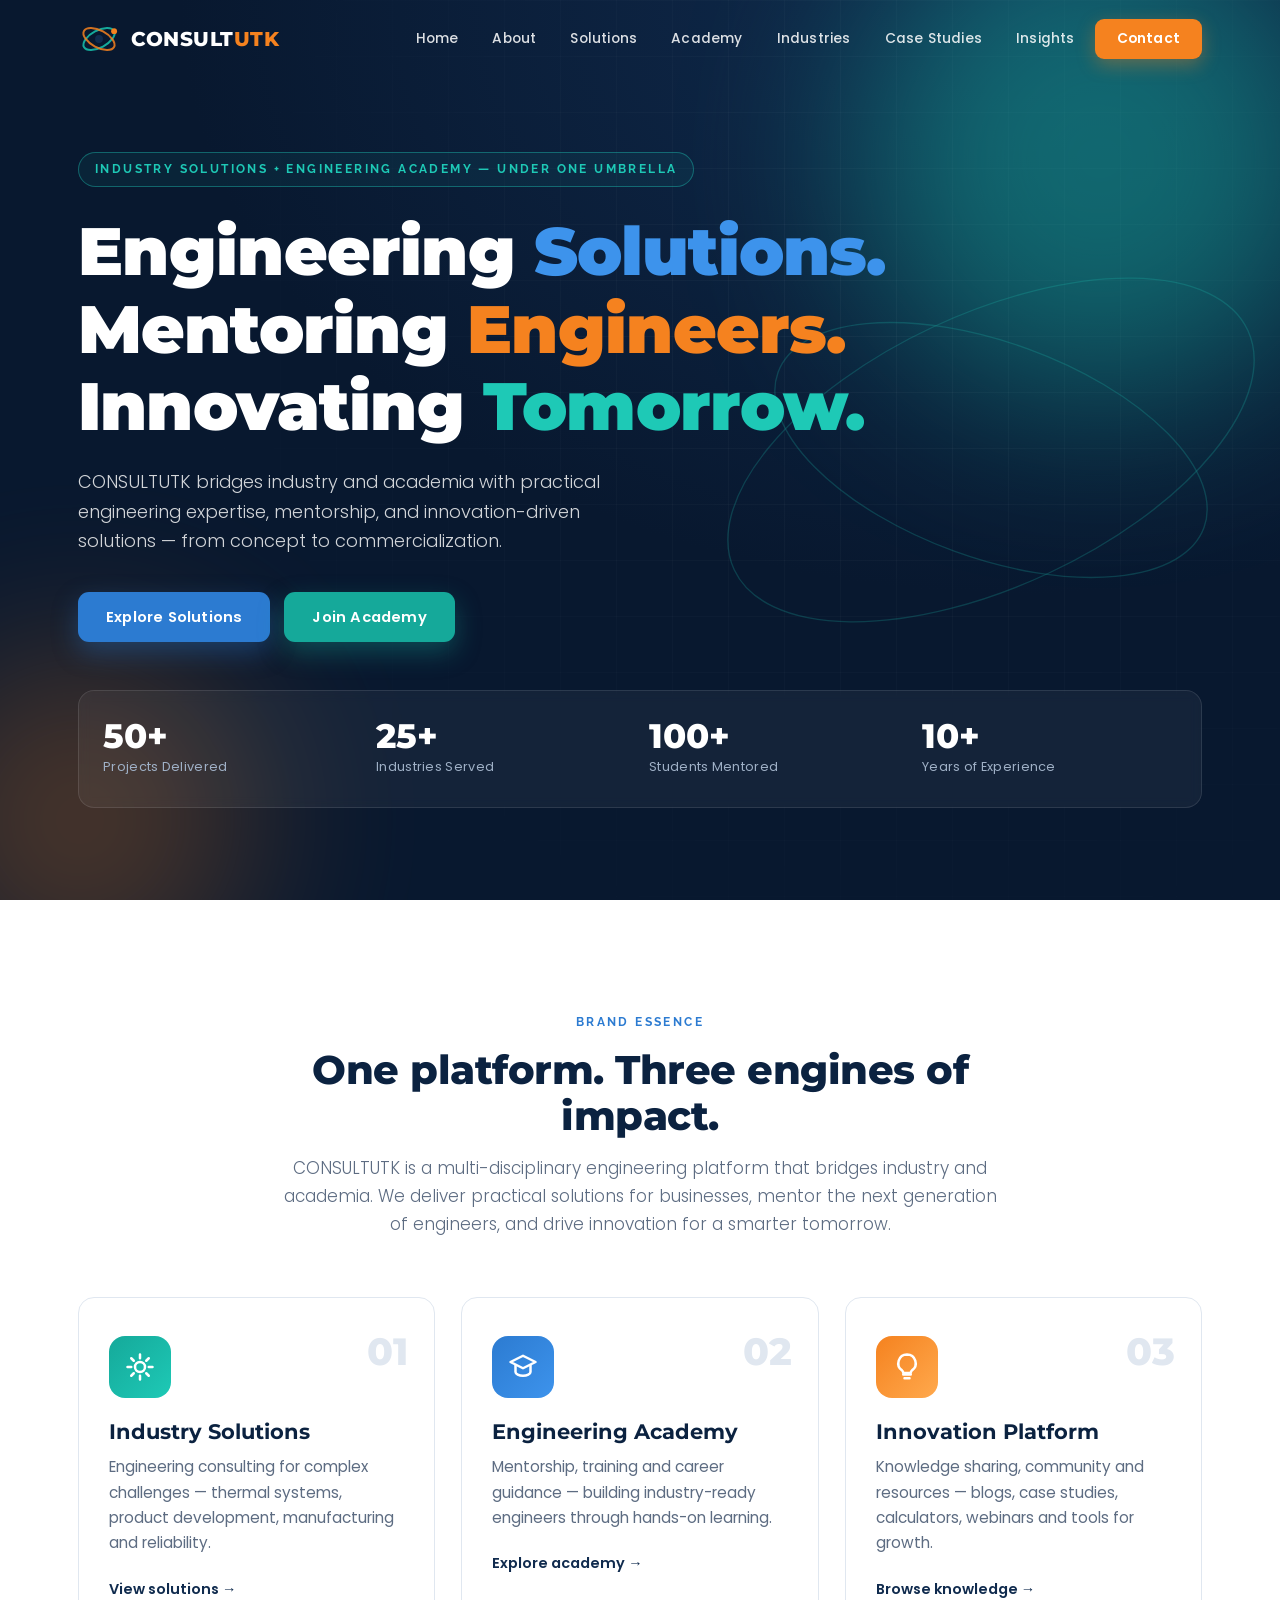
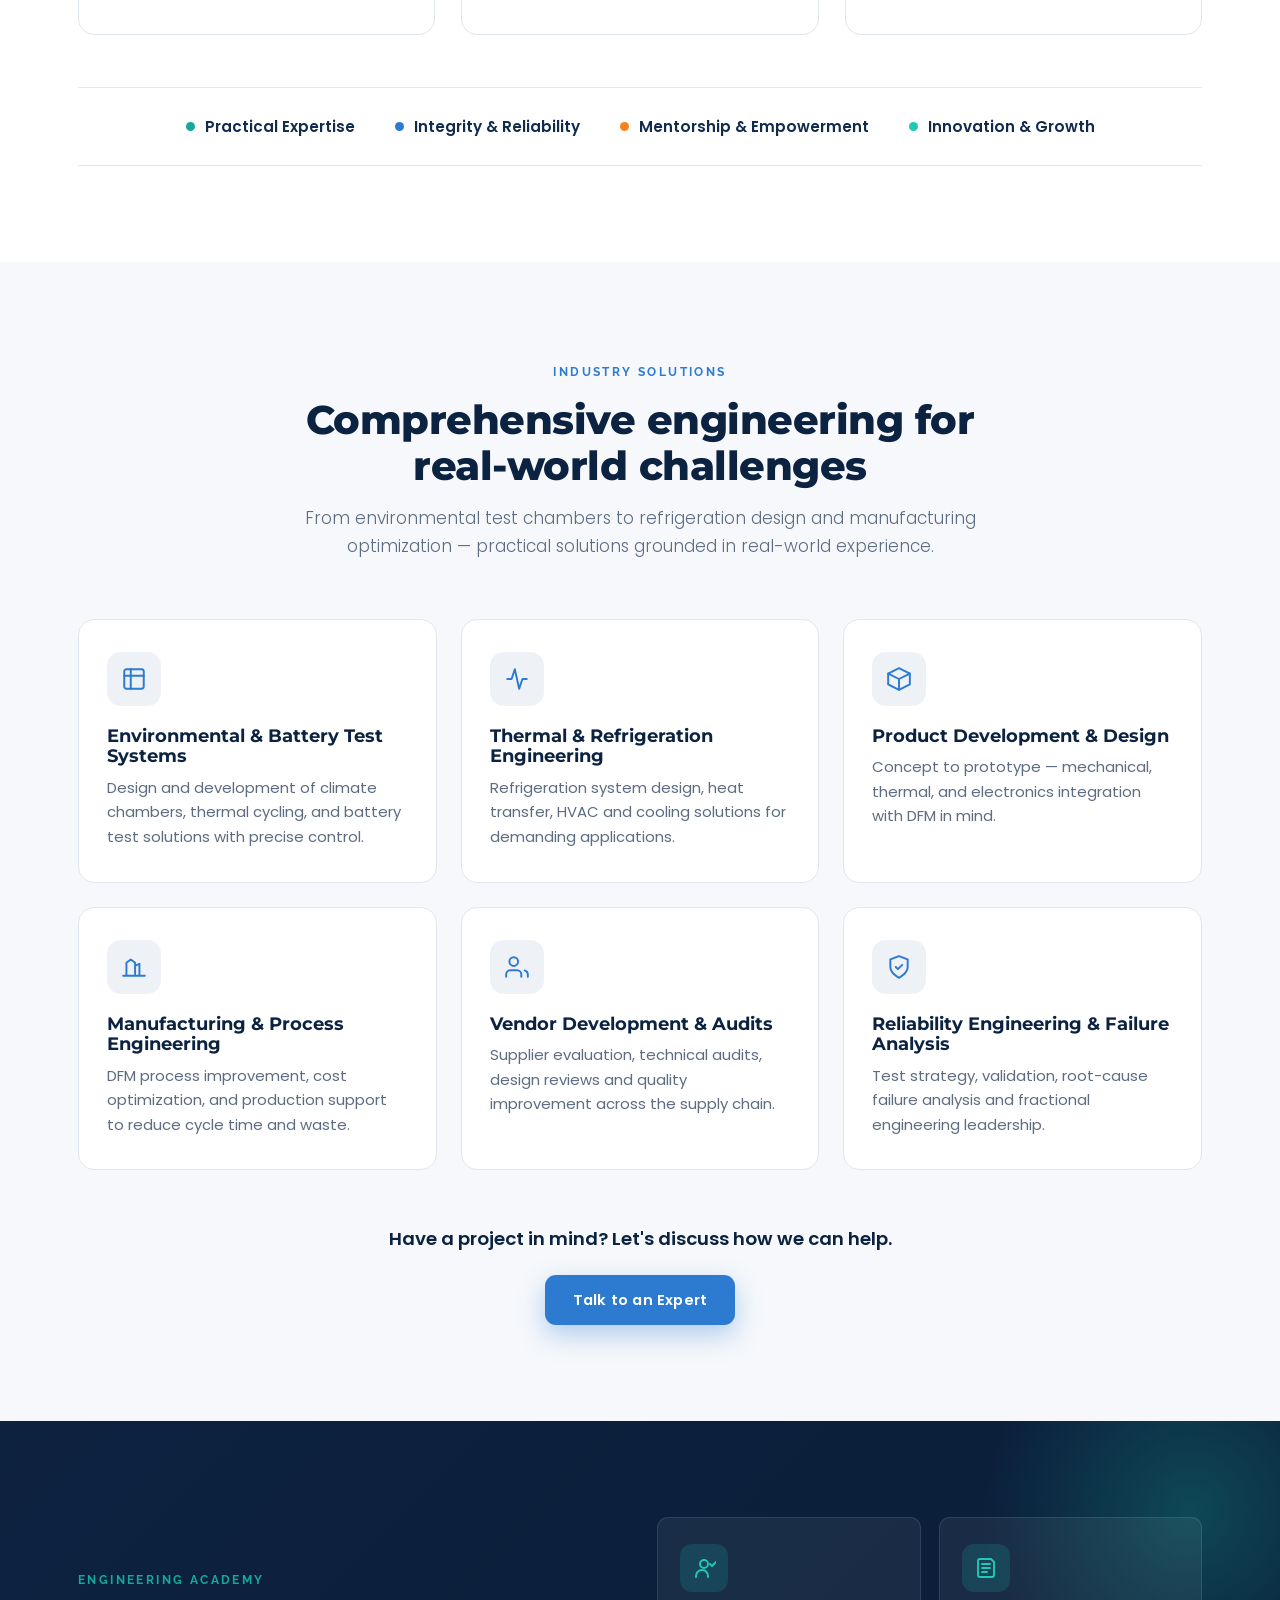
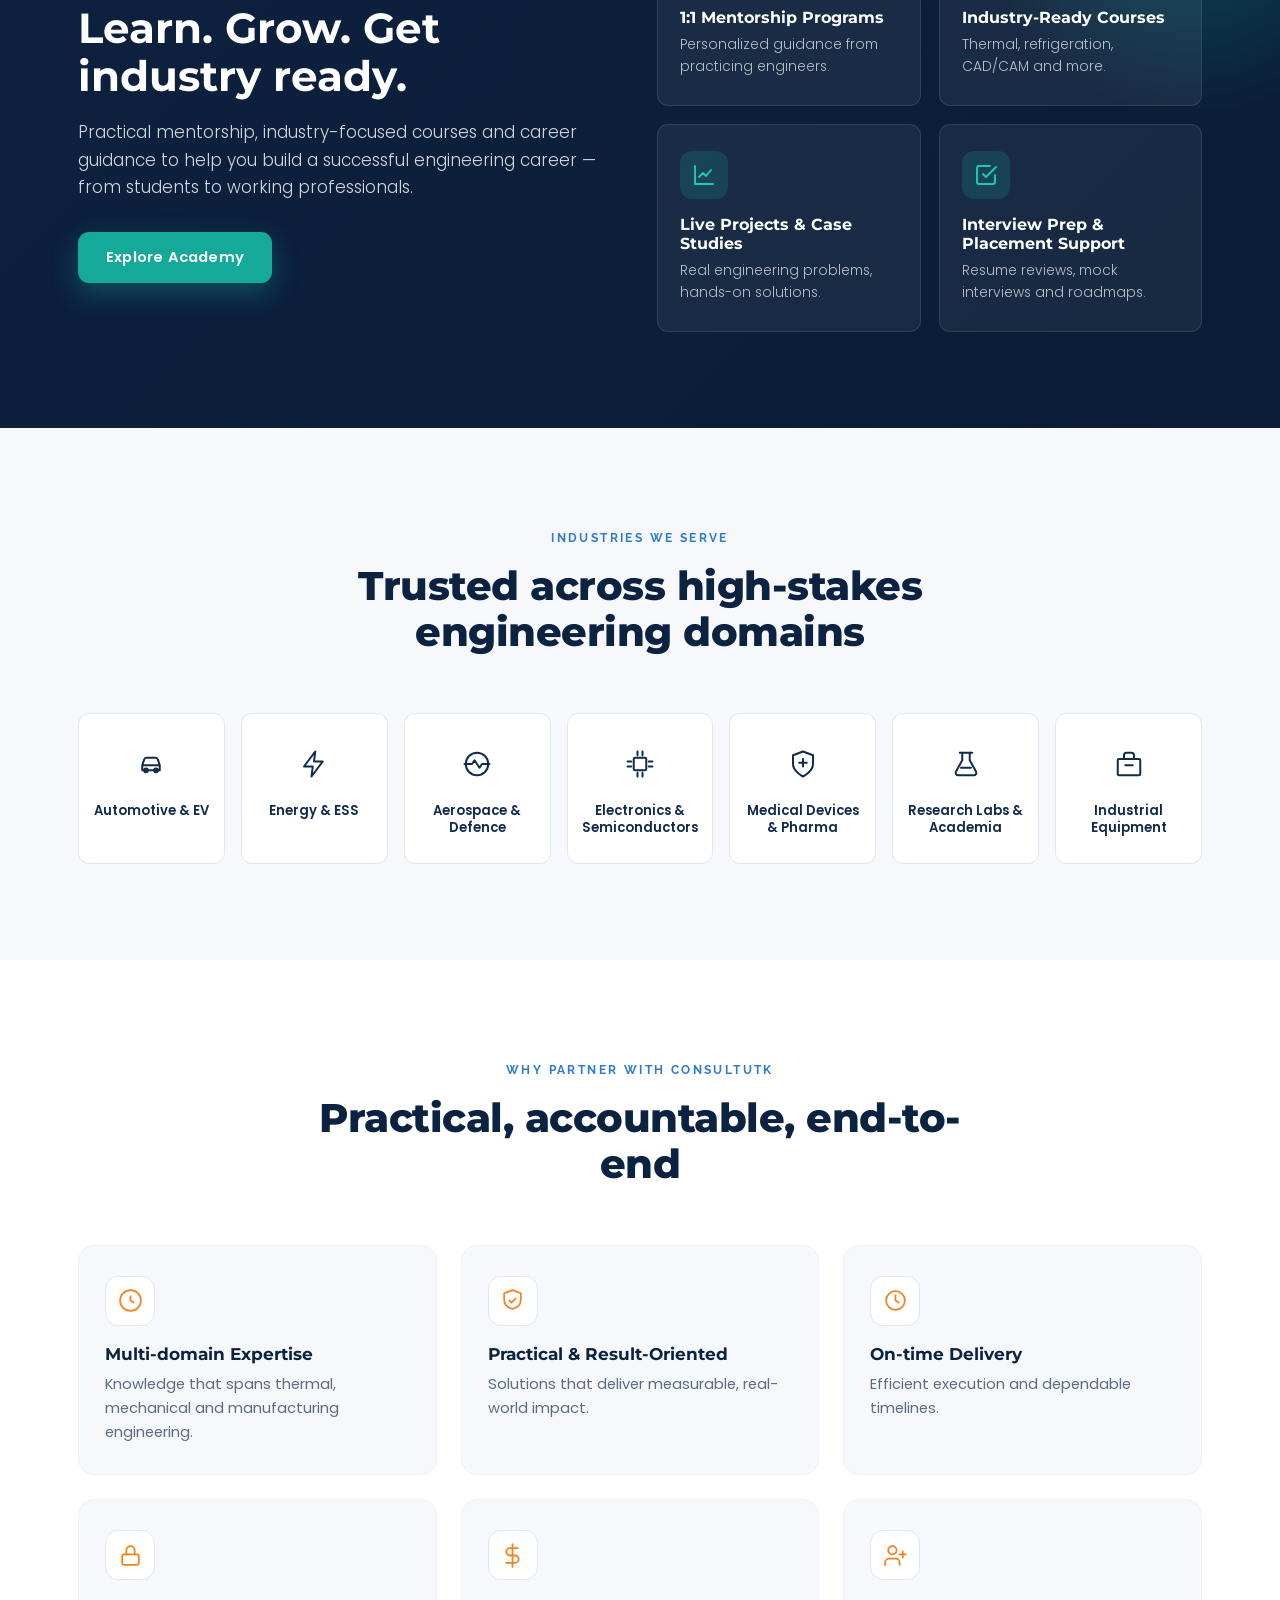
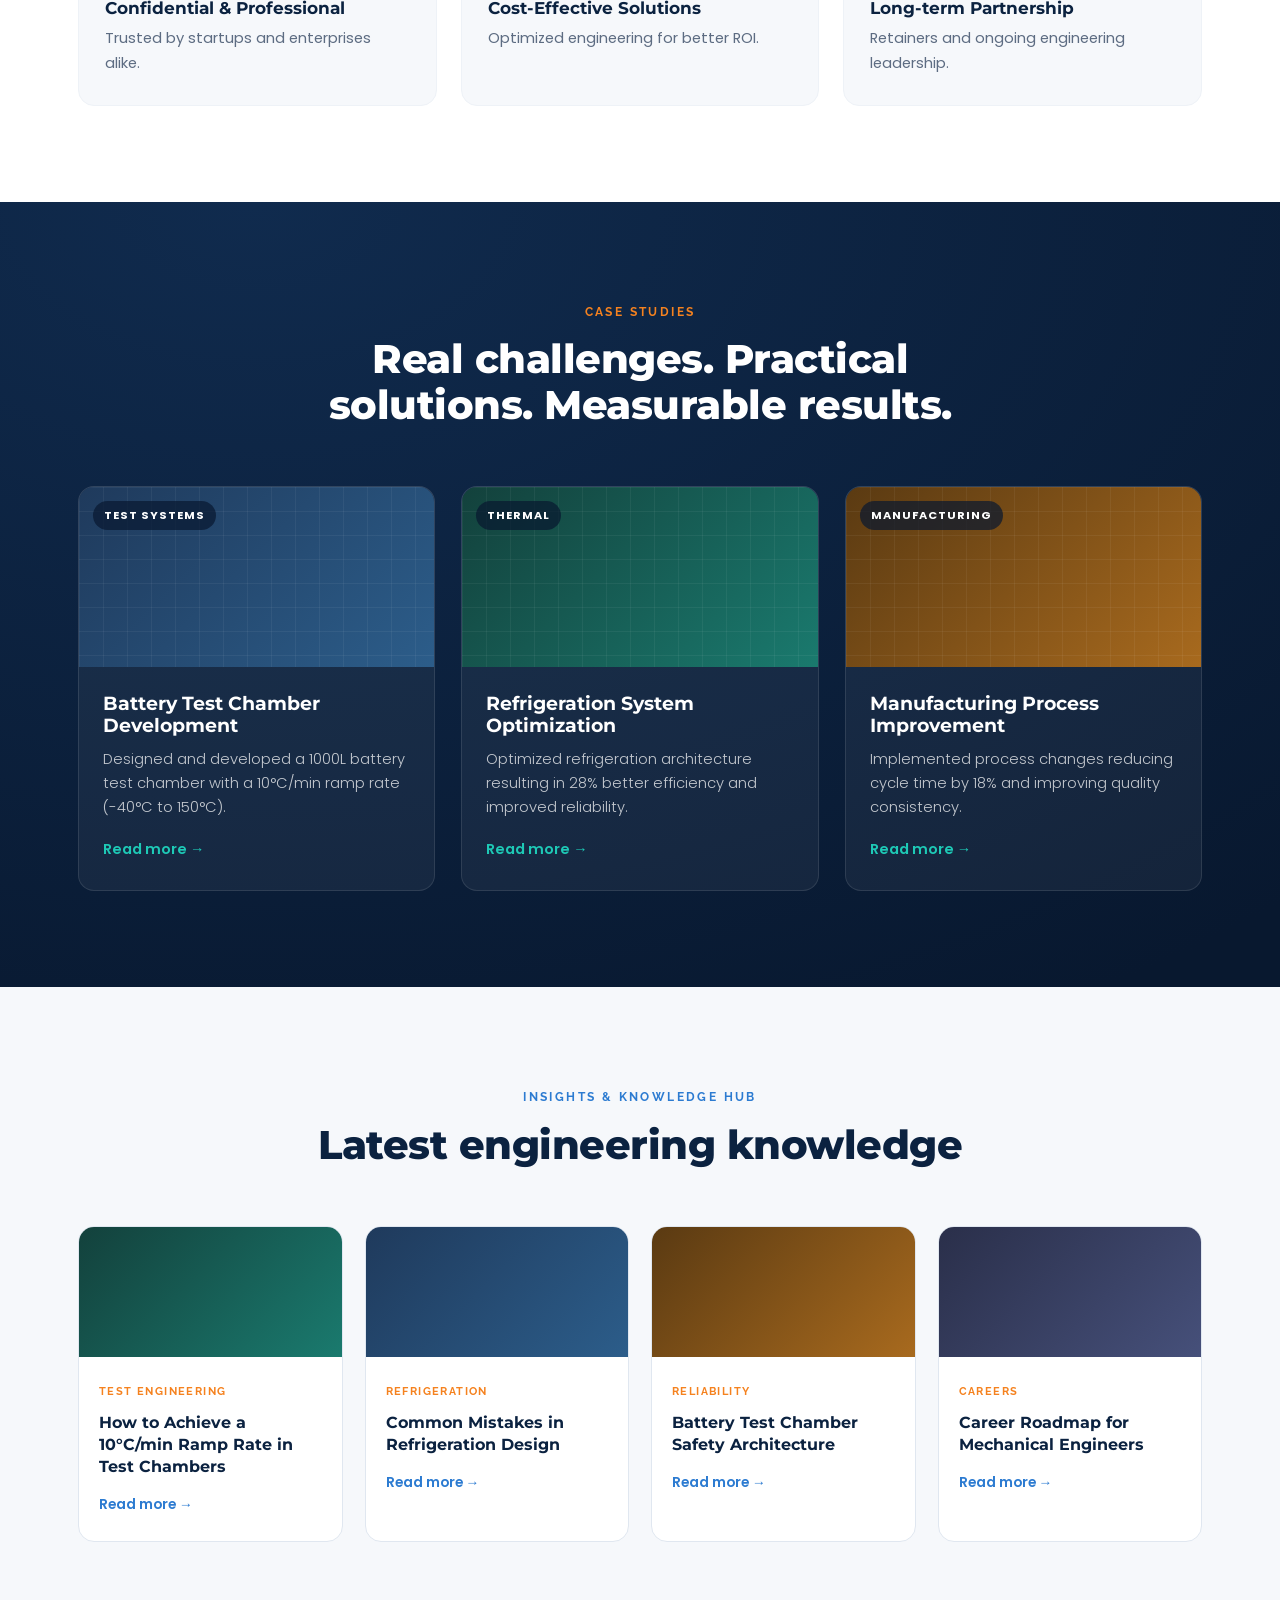
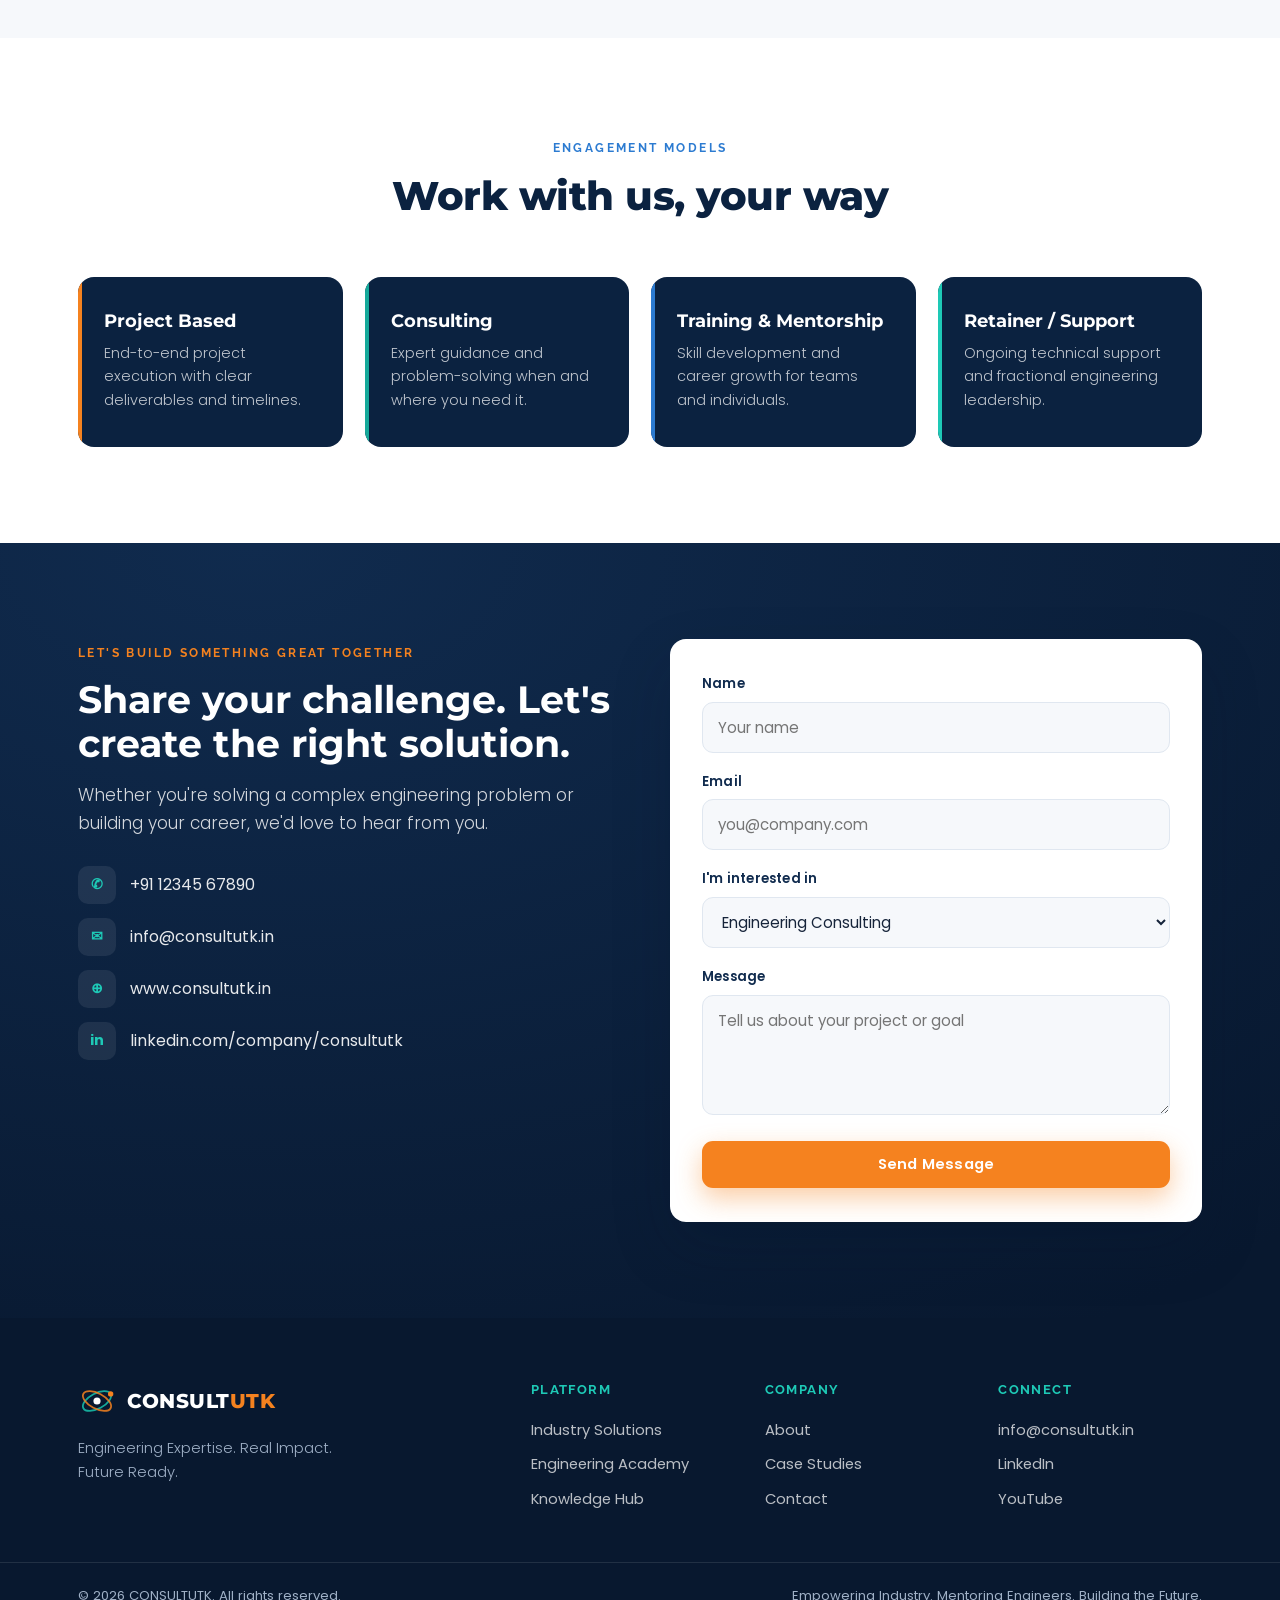
==== index.html @ 1bb3b7ee "Add files via upload" ====
<!DOCTYPE html>
<html lang="en">
<head>
<meta charset="UTF-8" />
<meta name="viewport" content="width=device-width, initial-scale=1.0" />
<title>CONSULTUTK — Engineering Solutions. Mentoring Engineers. Innovating Tomorrow.</title>
<meta name="description" content="CONSULTUTK is a multi-disciplinary engineering platform bridging industry and academia — practical engineering consulting, an engineering academy, and an innovation hub under one umbrella." />
<link rel="preconnect" href="https://fonts.googleapis.com" />
<link rel="preconnect" href="https://fonts.gstatic.com" crossorigin />
<link href="https://fonts.googleapis.com/css2?family=Montserrat:wght@500;600;700;800;900&family=Poppins:wght@300;400;500;600&family=Raleway:wght@600;700&display=swap" rel="stylesheet" />
<link rel="stylesheet" href="styles.css" />
</head>
<body>

<!-- ============ HEADER / NAV ============ -->
<header class="site-header" id="header">
  <div class="container nav-wrap">
    <a href="#home" class="brand" aria-label="CONSULTUTK home">
      <svg class="brand-mark" viewBox="0 0 64 64" width="42" height="42" aria-hidden="true">
        <ellipse cx="32" cy="32" rx="26" ry="13" fill="none" stroke="var(--teal)" stroke-width="3" transform="rotate(-28 32 32)"/>
        <ellipse cx="32" cy="32" rx="26" ry="13" fill="none" stroke="var(--orange)" stroke-width="3" opacity="0.85" transform="rotate(28 32 32)"/>
        <circle cx="55" cy="20" r="4.5" fill="var(--orange)"/>
        <circle cx="32" cy="32" r="6" fill="var(--navy-700)"/>
      </svg>
      <span class="brand-text"><b>CONSULT</b><span class="brand-utk">UTK</span></span>
    </a>

    <nav class="nav" id="nav">
      <a href="#home">Home</a>
      <a href="#about">About</a>
      <a href="#solutions">Solutions</a>
      <a href="#academy">Academy</a>
      <a href="#industries">Industries</a>
      <a href="#case-studies">Case Studies</a>
      <a href="#insights">Insights</a>
      <a href="#contact" class="nav-cta">Contact</a>
    </nav>

    <button class="nav-toggle" id="navToggle" aria-label="Toggle menu" aria-expanded="false">
      <span></span><span></span><span></span>
    </button>
  </div>
</header>

<!-- ============ HERO ============ -->
<section class="hero" id="home">
  <div class="hero-bg">
    <span class="grid-lines"></span>
    <span class="glow glow-teal"></span>
    <span class="glow glow-orange"></span>
    <svg class="orbit" viewBox="0 0 600 600" aria-hidden="true">
      <ellipse cx="300" cy="300" rx="250" ry="120" transform="rotate(-25 300 300)"/>
      <ellipse cx="300" cy="300" rx="200" ry="95" transform="rotate(20 300 300)"/>
      <circle class="orbit-node" cx="300" cy="300" r="0"/>
    </svg>
  </div>

  <div class="container hero-inner">
    <div class="hero-copy">
      <span class="eyebrow reveal">Industry Solutions + Engineering Academy — under one umbrella</span>
      <h1 class="reveal">Engineering <span class="c-blue">Solutions.</span><br>Mentoring <span class="c-orange">Engineers.</span><br>Innovating <span class="c-teal">Tomorrow.</span></h1>
      <p class="hero-sub reveal">CONSULTUTK bridges industry and academia with practical engineering expertise, mentorship, and innovation-driven solutions — from concept to commercialization.</p>
      <div class="hero-actions reveal">
        <a href="#solutions" class="btn btn-primary">Explore Solutions</a>
        <a href="#academy" class="btn btn-teal">Join Academy</a>
      </div>
    </div>

    <div class="hero-stats reveal">
      <div class="stat"><span class="stat-num" data-target="50" data-suffix="+">0</span><span class="stat-label">Projects Delivered</span></div>
      <div class="stat"><span class="stat-num" data-target="25" data-suffix="+">0</span><span class="stat-label">Industries Served</span></div>
      <div class="stat"><span class="stat-num" data-target="100" data-suffix="+">0</span><span class="stat-label">Students Mentored</span></div>
      <div class="stat"><span class="stat-num" data-target="10" data-suffix="+">0</span><span class="stat-label">Years of Experience</span></div>
    </div>
  </div>
</section>

<!-- ============ THREE PILLARS ============ -->
<section class="pillars section" id="about">
  <div class="container">
    <div class="section-head reveal">
      <span class="kicker">Brand Essence</span>
      <h2>One platform. Three engines of impact.</h2>
      <p class="lead">CONSULTUTK is a multi-disciplinary engineering platform that bridges industry and academia. We deliver practical solutions for businesses, mentor the next generation of engineers, and drive innovation for a smarter tomorrow.</p>
    </div>

    <div class="pillar-grid">
      <article class="pillar-card reveal">
        <span class="pillar-num">01</span>
        <div class="pillar-icon icon-teal">
          <svg viewBox="0 0 24 24"><path d="M12 2v3M12 19v3M2 12h3M19 12h3M5 5l2 2M17 17l2 2M19 5l-2 2M7 17l-2 2"/><circle cx="12" cy="12" r="4"/></svg>
        </div>
        <h3>Industry Solutions</h3>
        <p>Engineering consulting for complex challenges — thermal systems, product development, manufacturing and reliability.</p>
        <a href="#solutions" class="pillar-link">View solutions →</a>
      </article>

      <article class="pillar-card reveal">
        <span class="pillar-num">02</span>
        <div class="pillar-icon icon-blue">
          <svg viewBox="0 0 24 24"><path d="M12 3 2 8l10 5 10-5-10-5Z"/><path d="M6 10.5V16c0 1.5 2.7 3 6 3s6-1.5 6-3v-5.5"/></svg>
        </div>
        <h3>Engineering Academy</h3>
        <p>Mentorship, training and career guidance — building industry-ready engineers through hands-on learning.</p>
        <a href="#academy" class="pillar-link">Explore academy →</a>
      </article>

      <article class="pillar-card reveal">
        <span class="pillar-num">03</span>
        <div class="pillar-icon icon-orange">
          <svg viewBox="0 0 24 24"><path d="M9 18h6M10 21h4M12 2a7 7 0 0 0-4 12.7c.6.5 1 1.3 1 2.1h6c0-.8.4-1.6 1-2.1A7 7 0 0 0 12 2Z"/></svg>
        </div>
        <h3>Innovation Platform</h3>
        <p>Knowledge sharing, community and resources — blogs, case studies, calculators, webinars and tools for growth.</p>
        <a href="#insights" class="pillar-link">Browse knowledge →</a>
      </article>
    </div>

    <ul class="value-strip reveal">
      <li><span class="vs-dot"></span>Practical Expertise</li>
      <li><span class="vs-dot"></span>Integrity &amp; Reliability</li>
      <li><span class="vs-dot"></span>Mentorship &amp; Empowerment</li>
      <li><span class="vs-dot"></span>Innovation &amp; Growth</li>
    </ul>
  </div>
</section>

<!-- ============ SOLUTIONS ============ -->
<section class="solutions section section-light" id="solutions">
  <div class="container">
    <div class="section-head reveal">
      <span class="kicker">Industry Solutions</span>
      <h2>Comprehensive engineering for real-world challenges</h2>
      <p class="lead">From environmental test chambers to refrigeration design and manufacturing optimization — practical solutions grounded in real-world experience.</p>
    </div>

    <div class="card-grid">
      <article class="svc-card reveal">
        <div class="svc-icon">
          <svg viewBox="0 0 24 24"><rect x="3" y="3" width="18" height="18" rx="2"/><path d="M3 9h18M9 3v18"/></svg>
        </div>
        <h3>Environmental &amp; Battery Test Systems</h3>
        <p>Design and development of climate chambers, thermal cycling, and battery test solutions with precise control.</p>
      </article>
      <article class="svc-card reveal">
        <div class="svc-icon">
          <svg viewBox="0 0 24 24"><path d="M3 12h4l3-9 4 18 3-9h4"/></svg>
        </div>
        <h3>Thermal &amp; Refrigeration Engineering</h3>
        <p>Refrigeration system design, heat transfer, HVAC and cooling solutions for demanding applications.</p>
      </article>
      <article class="svc-card reveal">
        <div class="svc-icon">
          <svg viewBox="0 0 24 24"><path d="M12 2 2 7v10l10 5 10-5V7L12 2Z"/><path d="M2 7l10 5 10-5M12 22V12"/></svg>
        </div>
        <h3>Product Development &amp; Design</h3>
        <p>Concept to prototype — mechanical, thermal, and electronics integration with DFM in mind.</p>
      </article>
      <article class="svc-card reveal">
        <div class="svc-icon">
          <svg viewBox="0 0 24 24"><path d="M2 20h20M5 20V8l4-3 4 3v12M13 20V11l4-2v11"/></svg>
        </div>
        <h3>Manufacturing &amp; Process Engineering</h3>
        <p>DFM process improvement, cost optimization, and production support to reduce cycle time and waste.</p>
      </article>
      <article class="svc-card reveal">
        <div class="svc-icon">
          <svg viewBox="0 0 24 24"><path d="M16 21v-2a4 4 0 0 0-4-4H6a4 4 0 0 0-4 4v2"/><circle cx="9" cy="7" r="4"/><path d="M22 21v-2a4 4 0 0 0-3-3.87"/></svg>
        </div>
        <h3>Vendor Development &amp; Audits</h3>
        <p>Supplier evaluation, technical audits, design reviews and quality improvement across the supply chain.</p>
      </article>
      <article class="svc-card reveal">
        <div class="svc-icon">
          <svg viewBox="0 0 24 24"><path d="M12 22s8-4 8-10V5l-8-3-8 3v7c0 6 8 10 8 10Z"/><path d="m9 12 2 2 4-4"/></svg>
        </div>
        <h3>Reliability Engineering &amp; Failure Analysis</h3>
        <p>Test strategy, validation, root-cause failure analysis and fractional engineering leadership.</p>
      </article>
    </div>

    <div class="section-cta reveal">
      <p>Have a project in mind? Let's discuss how we can help.</p>
      <a href="#contact" class="btn btn-primary">Talk to an Expert</a>
    </div>
  </div>
</section>

<!-- ============ ACADEMY ============ -->
<section class="academy section" id="academy">
  <div class="container academy-inner">
    <div class="academy-copy reveal">
      <span class="kicker kicker-teal">Engineering Academy</span>
      <h2>Learn. Grow. Get industry ready.</h2>
      <p class="lead">Practical mentorship, industry-focused courses and career guidance to help you build a successful engineering career — from students to working professionals.</p>
      <a href="#contact" class="btn btn-teal">Explore Academy</a>
    </div>

    <div class="academy-grid">
      <div class="acad-card reveal">
        <div class="acad-icon"><svg viewBox="0 0 24 24"><circle cx="12" cy="8" r="4"/><path d="M4 21v-1a6 6 0 0 1 12 0v1"/><path d="m18 8 2 2 4-4"/></svg></div>
        <h4>1:1 Mentorship Programs</h4>
        <p>Personalized guidance from practicing engineers.</p>
      </div>
      <div class="acad-card reveal">
        <div class="acad-icon"><svg viewBox="0 0 24 24"><path d="M4 19V5a2 2 0 0 1 2-2h11l3 3v13a2 2 0 0 1-2 2H6a2 2 0 0 1-2-2Z"/><path d="M8 8h8M8 12h8M8 16h5"/></svg></div>
        <h4>Industry-Ready Courses</h4>
        <p>Thermal, refrigeration, CAD/CAM and more.</p>
      </div>
      <div class="acad-card reveal">
        <div class="acad-icon"><svg viewBox="0 0 24 24"><path d="M3 3v18h18"/><path d="m7 14 4-4 3 3 5-6"/></svg></div>
        <h4>Live Projects &amp; Case Studies</h4>
        <p>Real engineering problems, hands-on solutions.</p>
      </div>
      <div class="acad-card reveal">
        <div class="acad-icon"><svg viewBox="0 0 24 24"><path d="M9 11l3 3L22 4"/><path d="M21 12v7a2 2 0 0 1-2 2H5a2 2 0 0 1-2-2V5a2 2 0 0 1 2-2h11"/></svg></div>
        <h4>Interview Prep &amp; Placement Support</h4>
        <p>Resume reviews, mock interviews and roadmaps.</p>
      </div>
    </div>
  </div>
</section>

<!-- ============ INDUSTRIES ============ -->
<section class="industries section section-light" id="industries">
  <div class="container">
    <div class="section-head reveal">
      <span class="kicker">Industries We Serve</span>
      <h2>Trusted across high-stakes engineering domains</h2>
    </div>
    <div class="ind-grid">
      <div class="ind-card reveal"><div class="ind-icon"><svg viewBox="0 0 24 24"><path d="M5 13l1.5-4.5A2 2 0 0 1 8.4 7h7.2a2 2 0 0 1 1.9 1.5L19 13M5 13h14v4H5v-4Z"/><circle cx="8" cy="17" r="1.5"/><circle cx="16" cy="17" r="1.5"/></svg></div><span>Automotive &amp; EV</span></div>
      <div class="ind-card reveal"><div class="ind-icon"><svg viewBox="0 0 24 24"><path d="M13 2 4 14h7l-1 8 9-12h-7l1-8Z"/></svg></div><span>Energy &amp; ESS</span></div>
      <div class="ind-card reveal"><div class="ind-icon"><svg viewBox="0 0 24 24"><path d="M2 12h6l2-3 4 6 2-3h6"/><circle cx="12" cy="12" r="9"/></svg></div><span>Aerospace &amp; Defence</span></div>
      <div class="ind-card reveal"><div class="ind-icon"><svg viewBox="0 0 24 24"><rect x="7" y="7" width="10" height="10" rx="1"/><path d="M10 2v3M14 2v3M10 19v3M14 19v3M2 10h3M2 14h3M19 10h3M19 14h3"/></svg></div><span>Electronics &amp; Semiconductors</span></div>
      <div class="ind-card reveal"><div class="ind-icon"><svg viewBox="0 0 24 24"><path d="M12 22s8-4 8-10V5l-8-3-8 3v7c0 6 8 10 8 10Z"/><path d="M12 8v6M9 11h6"/></svg></div><span>Medical Devices &amp; Pharma</span></div>
      <div class="ind-card reveal"><div class="ind-icon"><svg viewBox="0 0 24 24"><path d="M9 3v6l-5 9a2 2 0 0 0 2 3h12a2 2 0 0 0 2-3l-5-9V3"/><path d="M7 3h10M8 15h8"/></svg></div><span>Research Labs &amp; Academia</span></div>
      <div class="ind-card reveal"><div class="ind-icon"><svg viewBox="0 0 24 24"><rect x="3" y="8" width="18" height="13" rx="1"/><path d="M8 8V5a2 2 0 0 1 2-2h4a2 2 0 0 1 2 2v3M9 13h6"/></svg></div><span>Industrial Equipment</span></div>
    </div>
  </div>
</section>

<!-- ============ WHY PARTNER ============ -->
<section class="why section" id="why">
  <div class="container">
    <div class="section-head reveal">
      <span class="kicker">Why Partner With CONSULTUTK</span>
      <h2>Practical, accountable, end-to-end</h2>
    </div>
    <div class="why-grid">
      <div class="why-item reveal"><div class="why-ic"><svg viewBox="0 0 24 24"><path d="M12 2a10 10 0 1 0 10 10A10 10 0 0 0 12 2Zm0 6v4l3 2"/></svg></div><h4>Multi-domain Expertise</h4><p>Knowledge that spans thermal, mechanical and manufacturing engineering.</p></div>
      <div class="why-item reveal"><div class="why-ic"><svg viewBox="0 0 24 24"><path d="m9 12 2 2 4-4"/><path d="M12 2 4 5v6c0 5 3.5 8 8 9 4.5-1 8-4 8-9V5l-8-3Z"/></svg></div><h4>Practical &amp; Result-Oriented</h4><p>Solutions that deliver measurable, real-world impact.</p></div>
      <div class="why-item reveal"><div class="why-ic"><svg viewBox="0 0 24 24"><circle cx="12" cy="12" r="9"/><path d="M12 7v5l3 2"/></svg></div><h4>On-time Delivery</h4><p>Efficient execution and dependable timelines.</p></div>
      <div class="why-item reveal"><div class="why-ic"><svg viewBox="0 0 24 24"><rect x="4" y="11" width="16" height="10" rx="2"/><path d="M8 11V7a4 4 0 0 1 8 0v4"/></svg></div><h4>Confidential &amp; Professional</h4><p>Trusted by startups and enterprises alike.</p></div>
      <div class="why-item reveal"><div class="why-ic"><svg viewBox="0 0 24 24"><path d="M12 1v22M17 5H9.5a3.5 3.5 0 0 0 0 7h5a3.5 3.5 0 0 1 0 7H6"/></svg></div><h4>Cost-Effective Solutions</h4><p>Optimized engineering for better ROI.</p></div>
      <div class="why-item reveal"><div class="why-ic"><svg viewBox="0 0 24 24"><path d="M16 21v-2a4 4 0 0 0-4-4H6a4 4 0 0 0-4 4v2"/><circle cx="9" cy="7" r="4"/><path d="M19 8v6M22 11h-6"/></svg></div><h4>Long-term Partnership</h4><p>Retainers and ongoing engineering leadership.</p></div>
    </div>
  </div>
</section>

<!-- ============ CASE STUDIES ============ -->
<section class="cases section section-dark" id="case-studies">
  <div class="container">
    <div class="section-head section-head-light reveal">
      <span class="kicker kicker-orange">Case Studies</span>
      <h2>Real challenges. Practical solutions. Measurable results.</h2>
    </div>
    <div class="case-grid">
      <article class="case-card reveal">
        <div class="case-thumb thumb-1"><span class="case-tag">Test Systems</span></div>
        <div class="case-body">
          <h3>Battery Test Chamber Development</h3>
          <p>Designed and developed a 1000L battery test chamber with a 10&deg;C/min ramp rate (-40&deg;C to 150&deg;C).</p>
          <a href="#contact" class="case-link">Read more →</a>
        </div>
      </article>
      <article class="case-card reveal">
        <div class="case-thumb thumb-2"><span class="case-tag">Thermal</span></div>
        <div class="case-body">
          <h3>Refrigeration System Optimization</h3>
          <p>Optimized refrigeration architecture resulting in 28% better efficiency and improved reliability.</p>
          <a href="#contact" class="case-link">Read more →</a>
        </div>
      </article>
      <article class="case-card reveal">
        <div class="case-thumb thumb-3"><span class="case-tag">Manufacturing</span></div>
        <div class="case-body">
          <h3>Manufacturing Process Improvement</h3>
          <p>Implemented process changes reducing cycle time by 18% and improving quality consistency.</p>
          <a href="#contact" class="case-link">Read more →</a>
        </div>
      </article>
    </div>
  </div>
</section>

<!-- ============ INSIGHTS / BLOG ============ -->
<section class="insights section section-light" id="insights">
  <div class="container">
    <div class="section-head reveal">
      <span class="kicker">Insights &amp; Knowledge Hub</span>
      <h2>Latest engineering knowledge</h2>
    </div>
    <div class="blog-grid">
      <article class="blog-card reveal">
        <div class="blog-thumb thumb-2"></div>
        <div class="blog-body">
          <span class="blog-cat">Test Engineering</span>
          <h4>How to Achieve a 10&deg;C/min Ramp Rate in Test Chambers</h4>
          <a href="#" class="blog-link">Read more →</a>
        </div>
      </article>
      <article class="blog-card reveal">
        <div class="blog-thumb thumb-1"></div>
        <div class="blog-body">
          <span class="blog-cat">Refrigeration</span>
          <h4>Common Mistakes in Refrigeration Design</h4>
          <a href="#" class="blog-link">Read more →</a>
        </div>
      </article>
      <article class="blog-card reveal">
        <div class="blog-thumb thumb-3"></div>
        <div class="blog-body">
          <span class="blog-cat">Reliability</span>
          <h4>Battery Test Chamber Safety Architecture</h4>
          <a href="#" class="blog-link">Read more →</a>
        </div>
      </article>
      <article class="blog-card reveal">
        <div class="blog-thumb thumb-4"></div>
        <div class="blog-body">
          <span class="blog-cat">Careers</span>
          <h4>Career Roadmap for Mechanical Engineers</h4>
          <a href="#" class="blog-link">Read more →</a>
        </div>
      </article>
    </div>
  </div>
</section>

<!-- ============ ENGAGEMENT MODELS ============ -->
<section class="engage section" id="engage">
  <div class="container">
    <div class="section-head reveal">
      <span class="kicker">Engagement Models</span>
      <h2>Work with us, your way</h2>
    </div>
    <div class="engage-grid">
      <div class="engage-card reveal"><h4>Project Based</h4><p>End-to-end project execution with clear deliverables and timelines.</p></div>
      <div class="engage-card reveal"><h4>Consulting</h4><p>Expert guidance and problem-solving when and where you need it.</p></div>
      <div class="engage-card reveal"><h4>Training &amp; Mentorship</h4><p>Skill development and career growth for teams and individuals.</p></div>
      <div class="engage-card reveal"><h4>Retainer / Support</h4><p>Ongoing technical support and fractional engineering leadership.</p></div>
    </div>
  </div>
</section>

<!-- ============ CONTACT / CTA ============ -->
<section class="contact section section-dark" id="contact">
  <div class="container contact-inner">
    <div class="contact-copy reveal">
      <span class="kicker kicker-orange">Let's Build Something Great Together</span>
      <h2>Share your challenge. Let's create the right solution.</h2>
      <p class="lead">Whether you're solving a complex engineering problem or building your career, we'd love to hear from you.</p>
      <ul class="contact-list">
        <li><span class="ci">✆</span> +91 12345 67890</li>
        <li><span class="ci">✉</span> info@consultutk.in</li>
        <li><span class="ci">⊕</span> www.consultutk.in</li>
        <li><span class="ci">in</span> linkedin.com/company/consultutk</li>
      </ul>
    </div>

    <form class="contact-form reveal" id="contactForm" novalidate>
      <div class="field"><label for="name">Name</label><input id="name" name="name" type="text" required placeholder="Your name" /></div>
      <div class="field"><label for="email">Email</label><input id="email" name="email" type="email" required placeholder="you@company.com" /></div>
      <div class="field"><label for="topic">I'm interested in</label>
        <select id="topic" name="topic">
          <option>Engineering Consulting</option>
          <option>Engineering Academy</option>
          <option>Training &amp; Workshops</option>
          <option>Partnership</option>
        </select>
      </div>
      <div class="field"><label for="message">Message</label><textarea id="message" name="message" rows="4" required placeholder="Tell us about your project or goal"></textarea></div>
      <button type="submit" class="btn btn-orange btn-block">Send Message</button>
      <p class="form-note" id="formNote" hidden>Thanks — your message is ready. Connect a form handler (e.g. Formspree) to receive submissions.</p>
    </form>
  </div>
</section>

<!-- ============ FOOTER ============ -->
<footer class="footer">
  <div class="container footer-inner">
    <div class="footer-brand">
      <a href="#home" class="brand brand-footer">
        <svg class="brand-mark" viewBox="0 0 64 64" width="38" height="38" aria-hidden="true">
          <ellipse cx="32" cy="32" rx="26" ry="13" fill="none" stroke="var(--teal)" stroke-width="3" transform="rotate(-28 32 32)"/>
          <ellipse cx="32" cy="32" rx="26" ry="13" fill="none" stroke="var(--orange)" stroke-width="3" opacity="0.85" transform="rotate(28 32 32)"/>
          <circle cx="55" cy="20" r="4.5" fill="var(--orange)"/>
          <circle cx="32" cy="32" r="6" fill="#fff"/>
        </svg>
        <span class="brand-text"><b>CONSULT</b><span class="brand-utk">UTK</span></span>
      </a>
      <p class="footer-tag">Engineering Expertise. Real Impact. Future Ready.</p>
    </div>
    <div class="footer-cols">
      <div><h5>Platform</h5><a href="#solutions">Industry Solutions</a><a href="#academy">Engineering Academy</a><a href="#insights">Knowledge Hub</a></div>
      <div><h5>Company</h5><a href="#about">About</a><a href="#case-studies">Case Studies</a><a href="#contact">Contact</a></div>
      <div><h5>Connect</h5><a href="mailto:info@consultutk.in">info@consultutk.in</a><a href="#">LinkedIn</a><a href="#">YouTube</a></div>
    </div>
  </div>
  <div class="footer-bottom">
    <div class="container"><span>&copy; <span id="year"></span> CONSULTUTK. All rights reserved.</span><span>Empowering Industry. Mentoring Engineers. Building the Future.</span></div>
  </div>
</footer>

<script src="script.js"></script>
</body>
</html>
---- styles.css ----
/* ============ TOKENS ============ */
:root{
  --navy-900:#08182f;
  --navy-800:#0b2240;
  --navy-700:#102b4e;
  --navy-600:#163b66;
  --blue:#2c7bd1;
  --blue-bright:#3d93ec;
  --teal:#15a99a;
  --teal-bright:#1ec9b6;
  --orange:#f5821f;
  --orange-dark:#dd6e0b;
  --ink:#16243a;
  --muted:#5d6c82;
  --muted-light:#9fb0c6;
  --gray-50:#f6f8fb;
  --gray-100:#eef2f7;
  --gray-200:#e0e7f0;
  --white:#ffffff;
  --shadow-sm:0 2px 10px rgba(16,43,78,.06);
  --shadow-md:0 12px 34px rgba(16,43,78,.10);
  --shadow-lg:0 26px 60px rgba(8,24,47,.18);
  --radius:16px;
  --radius-sm:11px;
  --maxw:1180px;
  --ease:cubic-bezier(.2,.7,.2,1);
}

*{box-sizing:border-box;margin:0;padding:0}
html{scroll-behavior:smooth;-webkit-text-size-adjust:100%}
body{
  font-family:'Poppins',sans-serif;
  color:var(--ink);
  background:var(--white);
  line-height:1.65;
  font-weight:400;
  overflow-x:hidden;
}
h1,h2,h3,h4,h5{font-family:'Montserrat',sans-serif;line-height:1.15;color:var(--navy-800)}
img{max-width:100%;display:block}
a{text-decoration:none;color:inherit}
.container{width:100%;max-width:var(--maxw);margin:0 auto;padding:0 28px}

/* ============ HEADER ============ */
.site-header{
  position:fixed;top:0;left:0;right:0;z-index:100;
  padding:18px 0;
  transition:padding .3s var(--ease),background .3s var(--ease),box-shadow .3s var(--ease);
}
.site-header.scrolled{
  background:rgba(255,255,255,.94);
  backdrop-filter:blur(12px);
  box-shadow:0 1px 0 rgba(16,43,78,.08),0 8px 24px rgba(16,43,78,.06);
  padding:12px 0;
}
.nav-wrap{display:flex;align-items:center;justify-content:space-between}
.brand{display:flex;align-items:center;gap:11px}
.brand-mark{flex:none;transition:transform .5s var(--ease)}
.brand:hover .brand-mark{transform:rotate(180deg)}
.brand-text{font-family:'Montserrat',sans-serif;font-weight:800;font-size:1.28rem;letter-spacing:.5px;color:var(--white);transition:color .3s}
.brand-text b{font-weight:800}
.brand-utk{color:var(--orange)}
.scrolled .brand-text{color:var(--navy-800)}

.nav{display:flex;align-items:center;gap:6px}
.nav a{
  font-size:.86rem;font-weight:500;color:rgba(255,255,255,.86);
  padding:9px 14px;border-radius:9px;letter-spacing:.2px;
  transition:color .2s,background .2s;
}
.nav a:hover{color:#fff;background:rgba(255,255,255,.1)}
.scrolled .nav a{color:var(--navy-700)}
.scrolled .nav a:hover{background:var(--gray-100)}
.nav .nav-cta{
  background:var(--orange);color:#fff;font-weight:600;
  padding:9px 22px;box-shadow:0 6px 18px rgba(245,130,31,.35);
}
.nav .nav-cta:hover{background:var(--orange-dark);transform:translateY(-1px)}

.nav-toggle{display:none;flex-direction:column;gap:5px;background:none;border:0;cursor:pointer;padding:8px}
.nav-toggle span{width:24px;height:2.5px;background:#fff;border-radius:2px;transition:.3s}
.scrolled .nav-toggle span{background:var(--navy-800)}

/* ============ BUTTONS ============ */
.btn{
  display:inline-flex;align-items:center;justify-content:center;gap:8px;
  font-family:'Poppins',sans-serif;font-weight:600;font-size:.92rem;
  padding:13px 28px;border-radius:11px;border:0;cursor:pointer;
  transition:transform .25s var(--ease),box-shadow .25s,background .25s;letter-spacing:.2px;
}
.btn-primary{background:var(--blue);color:#fff;box-shadow:0 10px 26px rgba(44,123,209,.35)}
.btn-primary:hover{background:var(--blue-bright);transform:translateY(-2px);box-shadow:0 14px 34px rgba(44,123,209,.45)}
.btn-teal{background:var(--teal);color:#fff;box-shadow:0 10px 26px rgba(21,169,154,.35)}
.btn-teal:hover{background:var(--teal-bright);transform:translateY(-2px)}
.btn-orange{background:var(--orange);color:#fff;box-shadow:0 10px 26px rgba(245,130,31,.4)}
.btn-orange:hover{background:var(--orange-dark);transform:translateY(-2px)}
.btn-block{width:100%}

/* ============ HERO ============ */
.hero{
  position:relative;min-height:100vh;display:flex;align-items:center;
  background:radial-gradient(120% 120% at 80% 0%,var(--navy-700) 0%,var(--navy-900) 55%);
  color:#fff;overflow:hidden;padding:130px 0 70px;
}
.hero-bg{position:absolute;inset:0;z-index:0}
.grid-lines{
  position:absolute;inset:0;
  background-image:linear-gradient(rgba(255,255,255,.04) 1px,transparent 1px),
    linear-gradient(90deg,rgba(255,255,255,.04) 1px,transparent 1px);
  background-size:56px 56px;
  mask-image:radial-gradient(circle at 70% 35%,#000 0%,transparent 70%);
}
.glow{position:absolute;border-radius:50%;filter:blur(90px);opacity:.5}
.glow-teal{width:480px;height:480px;background:var(--teal);right:-60px;top:-80px}
.glow-orange{width:340px;height:340px;background:var(--orange);left:-90px;bottom:-90px;opacity:.28}
.orbit{position:absolute;right:-4%;top:50%;transform:translateY(-50%);width:680px;max-width:60%;opacity:.55}
.orbit ellipse{fill:none;stroke:rgba(30,201,182,.4);stroke-width:1.2}
.orbit-node{fill:var(--orange)}

.hero-inner{position:relative;z-index:2;display:grid;gap:48px}
.eyebrow{
  display:inline-block;font-family:'Raleway',sans-serif;font-weight:700;
  font-size:.74rem;letter-spacing:2.4px;text-transform:uppercase;
  color:var(--teal-bright);padding:7px 16px;border:1px solid rgba(30,201,182,.4);
  border-radius:30px;margin-bottom:26px;background:rgba(30,201,182,.07);
}
.hero h1{font-size:clamp(2.3rem,5.4vw,4.2rem);font-weight:900;color:#fff;letter-spacing:-1px;margin-bottom:22px}
.c-blue{color:var(--blue-bright)}
.c-orange{color:var(--orange)}
.c-teal{color:var(--teal-bright)}
.hero-sub{font-size:1.12rem;color:rgba(255,255,255,.82);max-width:580px;margin-bottom:36px;font-weight:300}
.hero-actions{display:flex;gap:14px;flex-wrap:wrap}

.hero-stats{
  display:grid;grid-template-columns:repeat(4,1fr);gap:18px;
  background:rgba(255,255,255,.05);border:1px solid rgba(255,255,255,.1);
  border-radius:var(--radius);padding:28px 24px;backdrop-filter:blur(6px);
}
.stat{text-align:left}
.stat-num{display:block;font-family:'Montserrat',sans-serif;font-weight:800;font-size:2.1rem;color:#fff;line-height:1}
.stat-label{font-size:.8rem;color:var(--muted-light);letter-spacing:.3px}

/* ============ SECTIONS ============ */
.section{padding:96px 0}
.section-light{background:var(--gray-50)}
.section-dark{background:radial-gradient(120% 120% at 20% 0%,var(--navy-700),var(--navy-900));color:#fff}
.section-head{max-width:720px;margin:0 auto 58px;text-align:center}
.section-head .lead{margin-top:16px}
.kicker{
  font-family:'Raleway',sans-serif;font-weight:700;font-size:.78rem;letter-spacing:2.4px;
  text-transform:uppercase;color:var(--blue);display:inline-block;margin-bottom:14px;
}
.kicker-teal{color:var(--teal)}
.kicker-orange{color:var(--orange)}
.section-head h2{font-size:clamp(1.7rem,3.4vw,2.5rem);font-weight:800;letter-spacing:-.5px}
.section-head-light h2,.section-head-light .lead{color:#fff}
.lead{color:var(--muted);font-size:1.06rem;font-weight:300}
.section-head-light .lead{color:rgba(255,255,255,.8)}

/* ============ PILLARS ============ */
.pillars{padding-top:108px}
.pillar-grid{display:grid;grid-template-columns:repeat(3,1fr);gap:26px;margin-bottom:52px}
.pillar-card{
  position:relative;background:#fff;border:1px solid var(--gray-200);
  border-radius:var(--radius);padding:38px 30px 32px;overflow:hidden;
  transition:transform .35s var(--ease),box-shadow .35s,border-color .35s;
}
.pillar-card:hover{transform:translateY(-8px);box-shadow:var(--shadow-lg);border-color:transparent}
.pillar-card::before{content:"";position:absolute;top:0;left:0;width:100%;height:4px;background:var(--blue);transform:scaleX(0);transform-origin:left;transition:transform .4s var(--ease)}
.pillar-card:nth-child(2)::before{background:var(--teal)}
.pillar-card:nth-child(3)::before{background:var(--orange)}
.pillar-card:hover::before{transform:scaleX(1)}
.pillar-num{font-family:'Montserrat',sans-serif;font-weight:800;font-size:2.4rem;color:var(--gray-200);position:absolute;top:22px;right:26px}
.pillar-icon{width:62px;height:62px;border-radius:16px;display:grid;place-items:center;margin-bottom:22px}
.pillar-icon svg{width:30px;height:30px;fill:none;stroke:#fff;stroke-width:2;stroke-linecap:round;stroke-linejoin:round}
.icon-teal{background:linear-gradient(135deg,var(--teal),var(--teal-bright))}
.icon-blue{background:linear-gradient(135deg,var(--blue),var(--blue-bright))}
.icon-orange{background:linear-gradient(135deg,var(--orange),#ffa94d)}
.pillar-card h3{font-size:1.3rem;font-weight:700;margin-bottom:11px}
.pillar-card p{color:var(--muted);font-size:.96rem;margin-bottom:20px}
.pillar-link{font-weight:600;font-size:.9rem;color:var(--navy-700);transition:gap .2s,color .2s}
.pillar-link:hover{color:var(--orange)}

.value-strip{
  list-style:none;display:flex;flex-wrap:wrap;justify-content:center;gap:14px 40px;
  padding:26px 30px;border-top:1px solid var(--gray-200);border-bottom:1px solid var(--gray-200);
}
.value-strip li{display:flex;align-items:center;gap:10px;font-weight:600;font-size:.95rem;color:var(--navy-700)}
.vs-dot{width:9px;height:9px;border-radius:50%;background:var(--teal)}
.value-strip li:nth-child(2) .vs-dot{background:var(--blue)}
.value-strip li:nth-child(3) .vs-dot{background:var(--orange)}
.value-strip li:nth-child(4) .vs-dot{background:var(--teal-bright)}

/* ============ CARD GRID (Solutions) ============ */
.card-grid{display:grid;grid-template-columns:repeat(3,1fr);gap:24px}
.svc-card{
  background:#fff;border:1px solid var(--gray-200);border-radius:var(--radius);
  padding:32px 28px;transition:transform .35s var(--ease),box-shadow .35s,border-color .35s;
}
.svc-card:hover{transform:translateY(-6px);box-shadow:var(--shadow-md);border-color:transparent}
.svc-icon{width:54px;height:54px;border-radius:14px;background:var(--gray-100);display:grid;place-items:center;margin-bottom:20px;transition:background .35s}
.svc-icon svg{width:26px;height:26px;fill:none;stroke:var(--blue);stroke-width:1.8;stroke-linecap:round;stroke-linejoin:round;transition:stroke .35s}
.svc-card:hover .svc-icon{background:var(--blue)}
.svc-card:hover .svc-icon svg{stroke:#fff}
.svc-card h3{font-size:1.12rem;font-weight:700;margin-bottom:9px}
.svc-card p{color:var(--muted);font-size:.93rem}

.section-cta{text-align:center;margin-top:54px}
.section-cta p{font-weight:600;font-size:1.15rem;color:var(--navy-800);margin-bottom:20px}

/* ============ ACADEMY ============ */
.academy{background:linear-gradient(135deg,#0d2240 0%,#0a1c36 100%);color:#fff;position:relative;overflow:hidden}
.academy::after{content:"";position:absolute;right:-120px;top:-120px;width:420px;height:420px;border-radius:50%;background:radial-gradient(circle,rgba(21,169,154,.3),transparent 70%)}
.academy-inner{position:relative;z-index:2;display:grid;grid-template-columns:1fr 1.05fr;gap:60px;align-items:center}
.academy-copy h2{color:#fff;font-size:clamp(1.8rem,3.4vw,2.6rem);margin-bottom:18px}
.academy-copy .lead{color:rgba(255,255,255,.82);margin-bottom:30px}
.academy-grid{display:grid;grid-template-columns:1fr 1fr;gap:18px}
.acad-card{background:rgba(255,255,255,.06);border:1px solid rgba(255,255,255,.1);border-radius:var(--radius-sm);padding:26px 22px;transition:transform .3s,background .3s}
.acad-card:hover{transform:translateY(-5px);background:rgba(255,255,255,.1)}
.acad-icon{width:48px;height:48px;border-radius:12px;background:rgba(30,201,182,.16);display:grid;place-items:center;margin-bottom:16px}
.acad-icon svg{width:24px;height:24px;fill:none;stroke:var(--teal-bright);stroke-width:1.9;stroke-linecap:round;stroke-linejoin:round}
.acad-card h4{color:#fff;font-size:1.02rem;font-weight:700;margin-bottom:7px}
.acad-card p{color:rgba(255,255,255,.7);font-size:.86rem;font-weight:300}

/* ============ INDUSTRIES ============ */
.ind-grid{display:grid;grid-template-columns:repeat(7,1fr);gap:16px}
.ind-card{
  background:#fff;border:1px solid var(--gray-200);border-radius:var(--radius-sm);
  padding:26px 12px;text-align:center;transition:transform .3s,box-shadow .3s,border-color .3s;
}
.ind-card:hover{transform:translateY(-6px);box-shadow:var(--shadow-md);border-color:var(--teal)}
.ind-icon{width:48px;height:48px;margin:0 auto 14px;display:grid;place-items:center}
.ind-icon svg{width:30px;height:30px;fill:none;stroke:var(--navy-700);stroke-width:1.6;stroke-linecap:round;stroke-linejoin:round;transition:stroke .3s}
.ind-card:hover .ind-icon svg{stroke:var(--teal)}
.ind-card span{display:block;font-size:.82rem;font-weight:600;color:var(--navy-700);line-height:1.35}

/* ============ WHY ============ */
.why-grid{display:grid;grid-template-columns:repeat(3,1fr);gap:24px}
.why-item{padding:30px 26px;border-radius:var(--radius);background:var(--gray-50);border:1px solid var(--gray-100);transition:transform .3s,box-shadow .3s}
.why-item:hover{transform:translateY(-5px);box-shadow:var(--shadow-md)}
.why-ic{width:50px;height:50px;border-radius:13px;background:#fff;border:1px solid var(--gray-200);display:grid;place-items:center;margin-bottom:18px}
.why-ic svg{width:25px;height:25px;fill:none;stroke:var(--orange);stroke-width:1.7;stroke-linecap:round;stroke-linejoin:round}
.why-item h4{font-size:1.08rem;font-weight:700;margin-bottom:8px}
.why-item p{color:var(--muted);font-size:.92rem}

/* ============ CASE STUDIES ============ */
.case-grid{display:grid;grid-template-columns:repeat(3,1fr);gap:26px}
.case-card{background:rgba(255,255,255,.05);border:1px solid rgba(255,255,255,.1);border-radius:var(--radius);overflow:hidden;transition:transform .35s var(--ease),box-shadow .35s}
.case-card:hover{transform:translateY(-8px);box-shadow:var(--shadow-lg)}
.case-thumb{height:180px;position:relative;background-size:cover;background-position:center}
.thumb-1{background:linear-gradient(135deg,#1f3a5c,#2c5d8a)}
.thumb-2{background:linear-gradient(135deg,#13413c,#1a7a6e)}
.thumb-3{background:linear-gradient(135deg,#5a3a12,#a86a1e)}
.thumb-4{background:linear-gradient(135deg,#243a5c,#3a5d8a)}
.case-thumb::after{content:"";position:absolute;inset:0;background-image:linear-gradient(rgba(255,255,255,.05) 1px,transparent 1px),linear-gradient(90deg,rgba(255,255,255,.05) 1px,transparent 1px);background-size:24px 24px}
.case-tag{position:absolute;top:14px;left:14px;z-index:2;font-size:.7rem;font-weight:700;letter-spacing:1px;text-transform:uppercase;background:rgba(8,24,47,.7);color:#fff;padding:5px 11px;border-radius:20px}
.case-body{padding:26px 24px 28px}
.case-body h3{color:#fff;font-size:1.18rem;font-weight:700;margin-bottom:10px}
.case-body p{color:rgba(255,255,255,.74);font-size:.92rem;font-weight:300;margin-bottom:16px}
.case-link{font-weight:600;font-size:.9rem;color:var(--teal-bright);transition:color .2s}
.case-link:hover{color:var(--orange)}

/* ============ INSIGHTS ============ */
.blog-grid{display:grid;grid-template-columns:repeat(4,1fr);gap:22px}
.blog-card{background:#fff;border:1px solid var(--gray-200);border-radius:var(--radius);overflow:hidden;transition:transform .35s var(--ease),box-shadow .35s}
.blog-card:hover{transform:translateY(-6px);box-shadow:var(--shadow-md)}
.blog-thumb{height:130px;background-size:cover}
.blog-thumb.thumb-1{background:linear-gradient(135deg,#1f3a5c,#2c5d8a)}
.blog-thumb.thumb-2{background:linear-gradient(135deg,#13413c,#1a7a6e)}
.blog-thumb.thumb-3{background:linear-gradient(135deg,#5a3a12,#a86a1e)}
.blog-thumb.thumb-4{background:linear-gradient(135deg,#2a2f4a,#46507a)}
.blog-body{padding:20px 20px 24px}
.blog-cat{font-family:'Raleway',sans-serif;font-weight:700;font-size:.68rem;letter-spacing:1.4px;text-transform:uppercase;color:var(--orange)}
.blog-body h4{font-size:1.02rem;font-weight:700;margin:8px 0 14px;line-height:1.35}
.blog-link{font-weight:600;font-size:.86rem;color:var(--blue)}
.blog-link:hover{color:var(--orange)}

/* ============ ENGAGEMENT ============ */
.engage-grid{display:grid;grid-template-columns:repeat(4,1fr);gap:22px}
.engage-card{position:relative;padding:34px 26px;border-radius:var(--radius);background:var(--navy-800);color:#fff;overflow:hidden;transition:transform .3s}
.engage-card:hover{transform:translateY(-6px)}
.engage-card::before{content:"";position:absolute;left:0;top:0;bottom:0;width:4px;background:var(--orange)}
.engage-card:nth-child(2)::before{background:var(--teal)}
.engage-card:nth-child(3)::before{background:var(--blue)}
.engage-card:nth-child(4)::before{background:var(--teal-bright)}
.engage-card h4{color:#fff;font-size:1.12rem;font-weight:700;margin-bottom:10px}
.engage-card p{color:rgba(255,255,255,.74);font-size:.9rem;font-weight:300}

/* ============ CONTACT ============ */
.contact-inner{display:grid;grid-template-columns:1fr 1fr;gap:60px;align-items:start}
.contact-copy h2{color:#fff;font-size:clamp(1.7rem,3.2vw,2.4rem);margin-bottom:16px}
.contact-copy .lead{color:rgba(255,255,255,.82);margin-bottom:28px}
.contact-list{list-style:none;display:grid;gap:14px}
.contact-list li{display:flex;align-items:center;gap:14px;font-size:1rem;color:rgba(255,255,255,.9)}
.ci{width:38px;height:38px;border-radius:10px;background:rgba(255,255,255,.08);display:grid;place-items:center;font-size:.9rem;color:var(--teal-bright);font-weight:700}
.contact-form{background:#fff;border-radius:var(--radius);padding:34px 32px;box-shadow:var(--shadow-lg)}
.field{margin-bottom:18px}
.field label{display:block;font-size:.82rem;font-weight:600;color:var(--navy-700);margin-bottom:7px;letter-spacing:.2px}
.field input,.field select,.field textarea{
  width:100%;padding:13px 15px;border:1.5px solid var(--gray-200);border-radius:11px;
  font-family:'Poppins',sans-serif;font-size:.94rem;color:var(--ink);background:var(--gray-50);
  transition:border-color .2s,background .2s;
}
.field input:focus,.field select:focus,.field textarea:focus{outline:none;border-color:var(--blue);background:#fff}
.field textarea{resize:vertical}
.form-note{margin-top:14px;font-size:.84rem;color:var(--teal);font-weight:500;text-align:center}

/* ============ FOOTER ============ */
.footer{background:var(--navy-900);color:#fff;padding-top:64px}
.footer-inner{display:grid;grid-template-columns:1.2fr 2fr;gap:50px;padding-bottom:46px}
.brand-footer .brand-text{color:#fff}
.footer-tag{margin-top:16px;color:var(--muted-light);font-size:.92rem;font-weight:300;max-width:280px}
.footer-cols{display:grid;grid-template-columns:repeat(3,1fr);gap:30px}
.footer-cols h5{font-size:.82rem;letter-spacing:1.4px;text-transform:uppercase;color:var(--teal-bright);margin-bottom:16px;font-family:'Raleway',sans-serif;font-weight:700}
.footer-cols a{display:block;color:rgba(255,255,255,.72);font-size:.92rem;padding:5px 0;transition:color .2s}
.footer-cols a:hover{color:var(--orange)}
.footer-bottom{border-top:1px solid rgba(255,255,255,.1);padding:22px 0}
.footer-bottom .container{display:flex;justify-content:space-between;flex-wrap:wrap;gap:10px;font-size:.82rem;color:var(--muted-light)}

/* ============ REVEAL ANIMATION ============ */
.reveal{opacity:0;transform:translateY(28px);transition:opacity .7s var(--ease),transform .7s var(--ease)}
.reveal.in{opacity:1;transform:none}
.reveal:nth-child(2){transition-delay:.08s}
.reveal:nth-child(3){transition-delay:.16s}
.reveal:nth-child(4){transition-delay:.24s}
.reveal:nth-child(5){transition-delay:.32s}
.reveal:nth-child(6){transition-delay:.4s}
@media(prefers-reduced-motion:reduce){.reveal{opacity:1;transform:none;transition:none}}

/* ============ RESPONSIVE ============ */
@media(max-width:980px){
  .nav{
    position:fixed;top:0;right:-100%;width:min(78vw,330px);height:100vh;
    flex-direction:column;align-items:stretch;gap:4px;
    background:var(--navy-800);padding:96px 24px 32px;
    box-shadow:-20px 0 50px rgba(0,0,0,.35);transition:right .4s var(--ease);
  }
  .nav.open{right:0}
  .nav a{color:rgba(255,255,255,.9);font-size:1rem;padding:14px 16px}
  .nav .nav-cta{margin-top:10px;text-align:center}
  .nav-toggle{display:flex;z-index:101}
  .nav-toggle.active span{background:#fff}
  .nav-toggle.active span:nth-child(1){transform:translateY(7.5px) rotate(45deg)}
  .nav-toggle.active span:nth-child(2){opacity:0}
  .nav-toggle.active span:nth-child(3){transform:translateY(-7.5px) rotate(-45deg)}
  .pillar-grid,.card-grid,.why-grid,.case-grid{grid-template-columns:repeat(2,1fr)}
  .blog-grid{grid-template-columns:repeat(2,1fr)}
  .ind-grid{grid-template-columns:repeat(4,1fr)}
  .engage-grid{grid-template-columns:repeat(2,1fr)}
  .academy-inner,.contact-inner{grid-template-columns:1fr;gap:36px}
}
@media(max-width:600px){
  .container{padding:0 20px}
  .section{padding:68px 0}
  .hero{padding:118px 0 56px}
  .hero-stats{grid-template-columns:repeat(2,1fr);gap:24px 16px}
  .pillar-grid,.card-grid,.why-grid,.case-grid,.blog-grid,.engage-grid,.academy-grid{grid-template-columns:1fr}
  .ind-grid{grid-template-columns:repeat(2,1fr)}
  .footer-inner{grid-template-columns:1fr;gap:34px}
  .footer-cols{grid-template-columns:1fr 1fr}
  .hero h1{font-size:2.3rem}
}
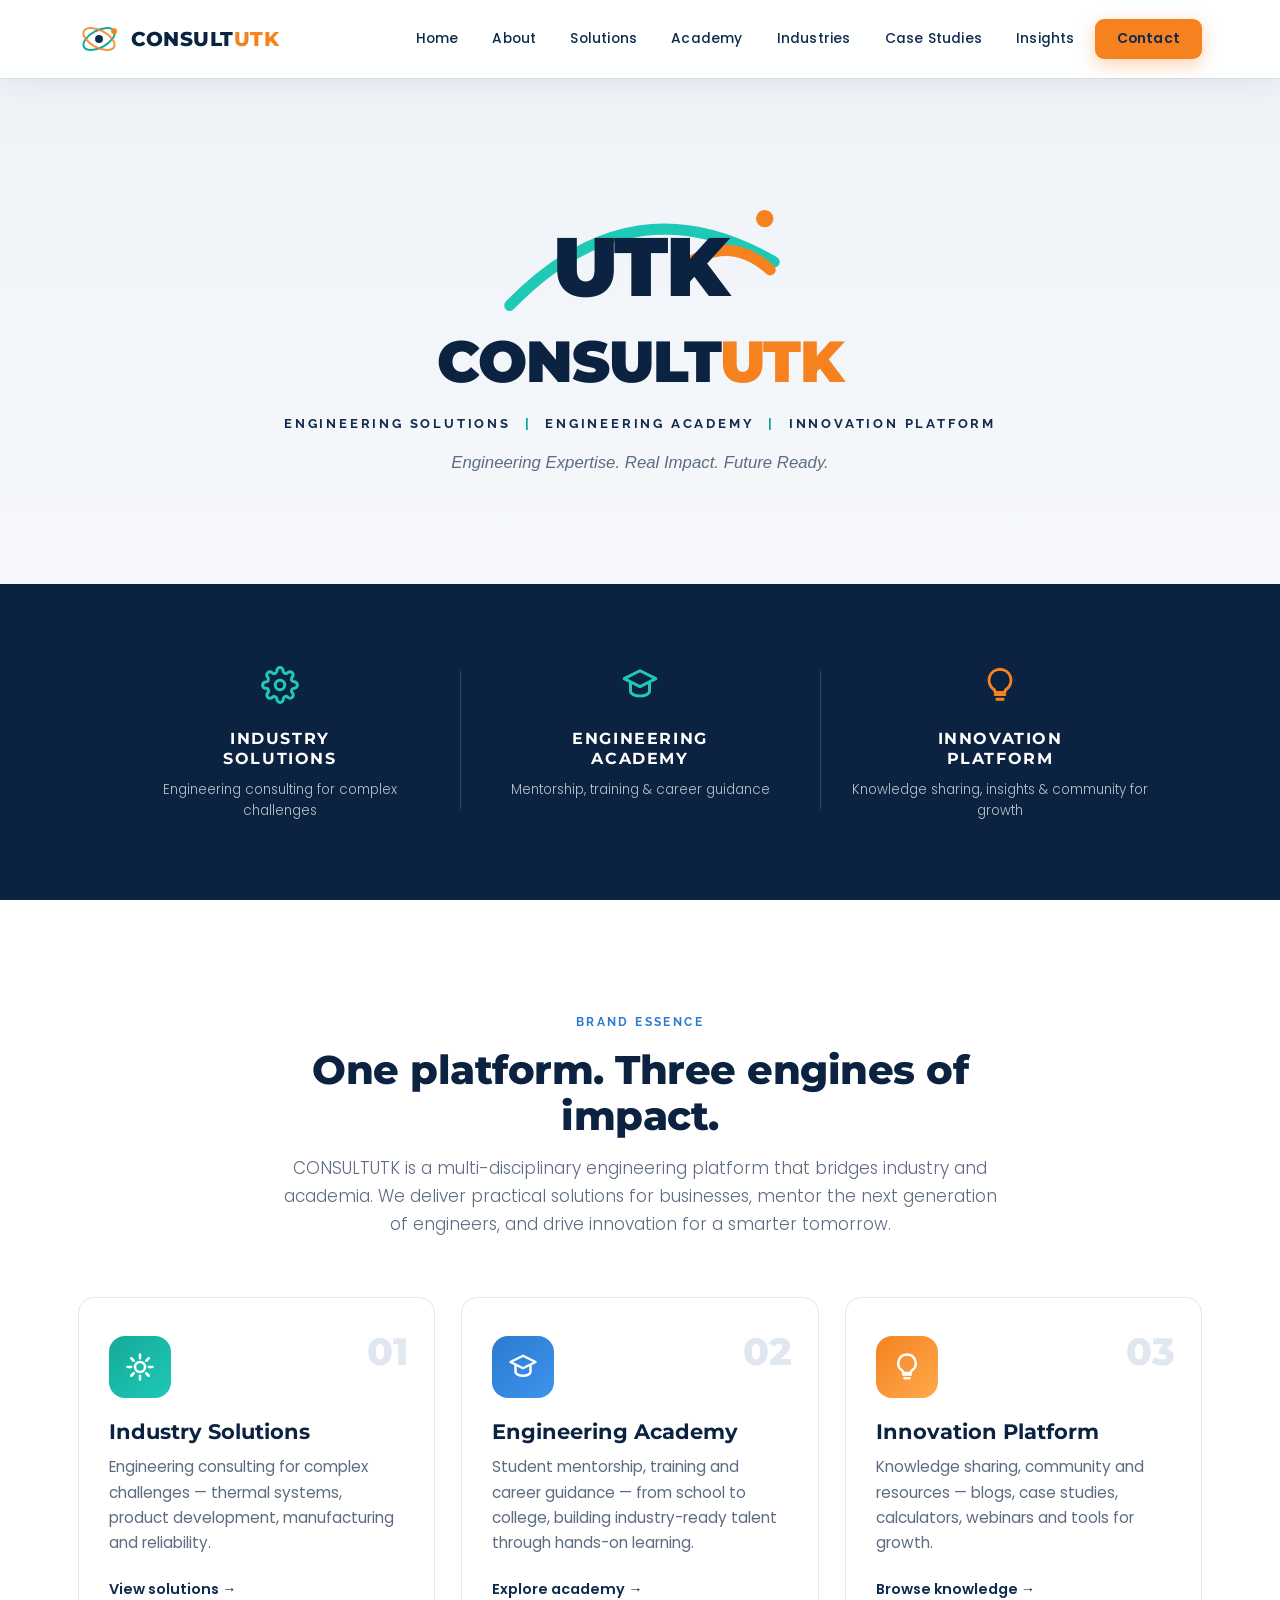
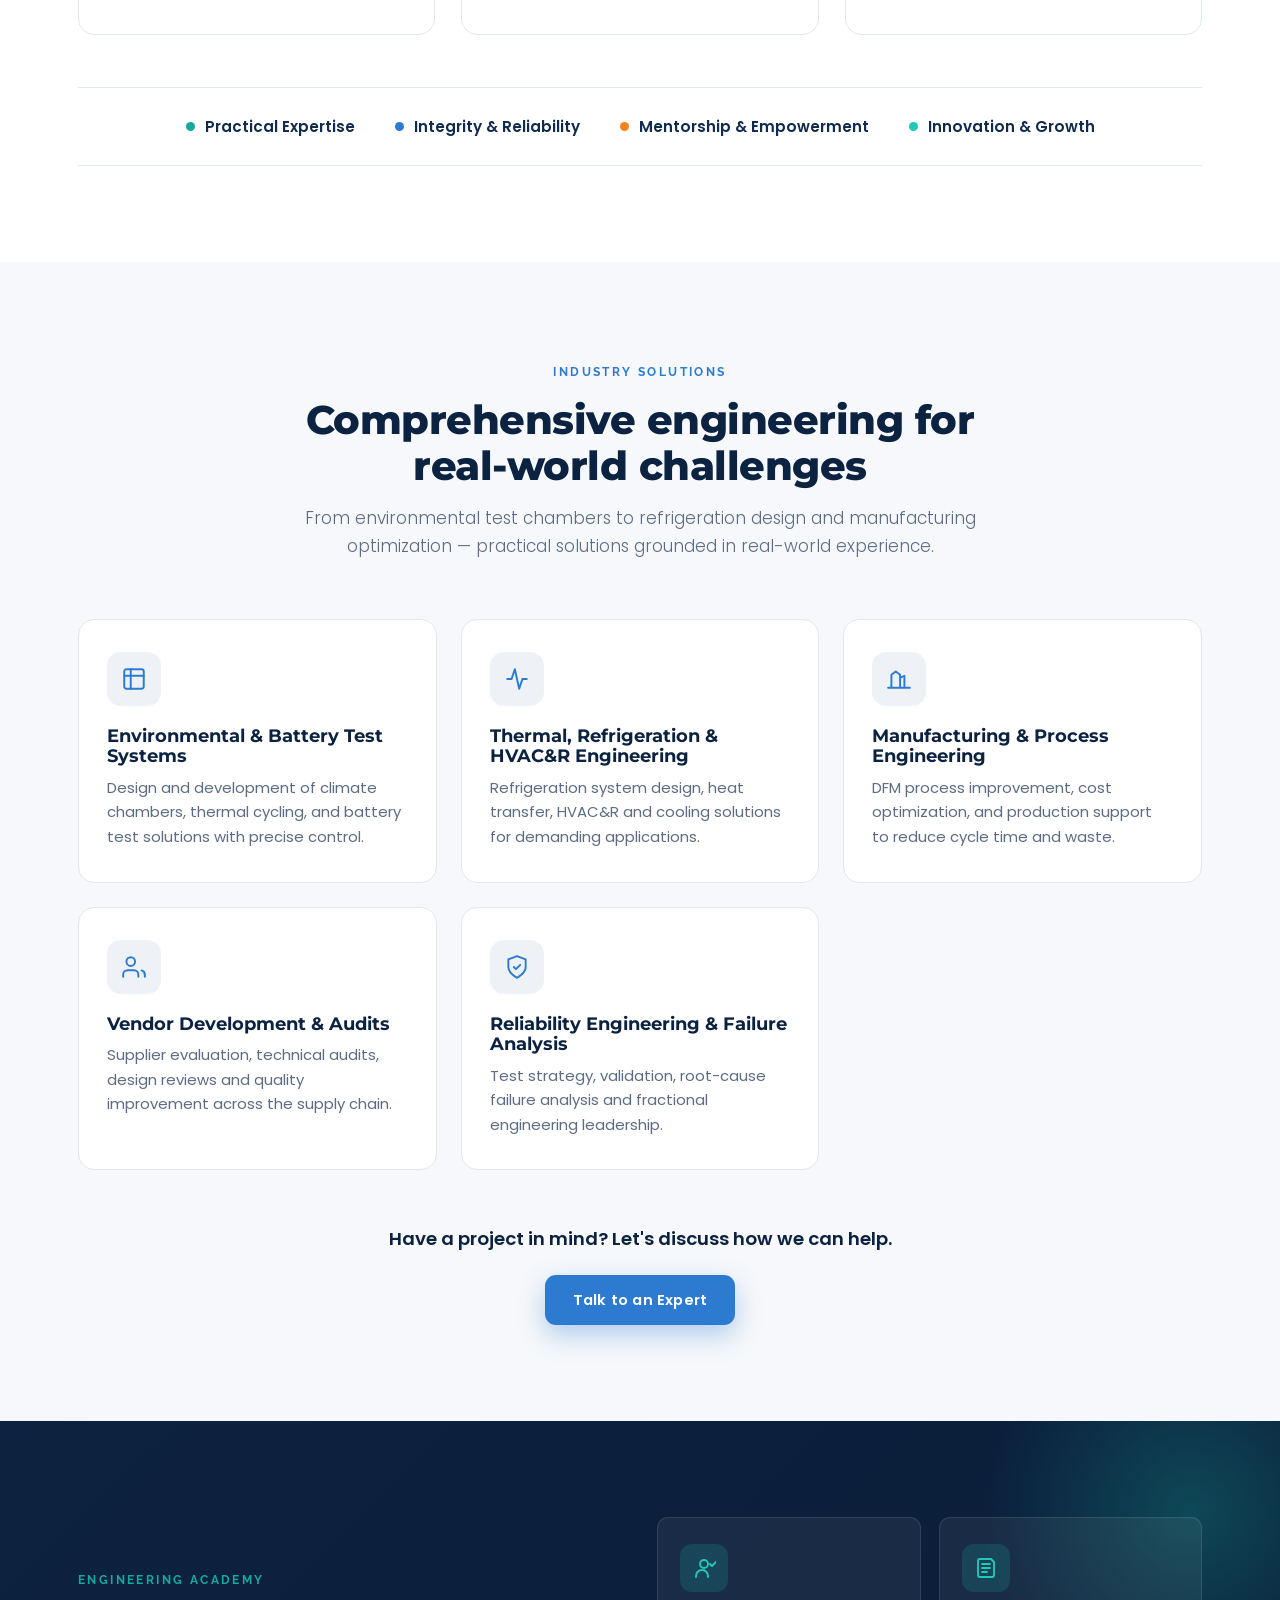
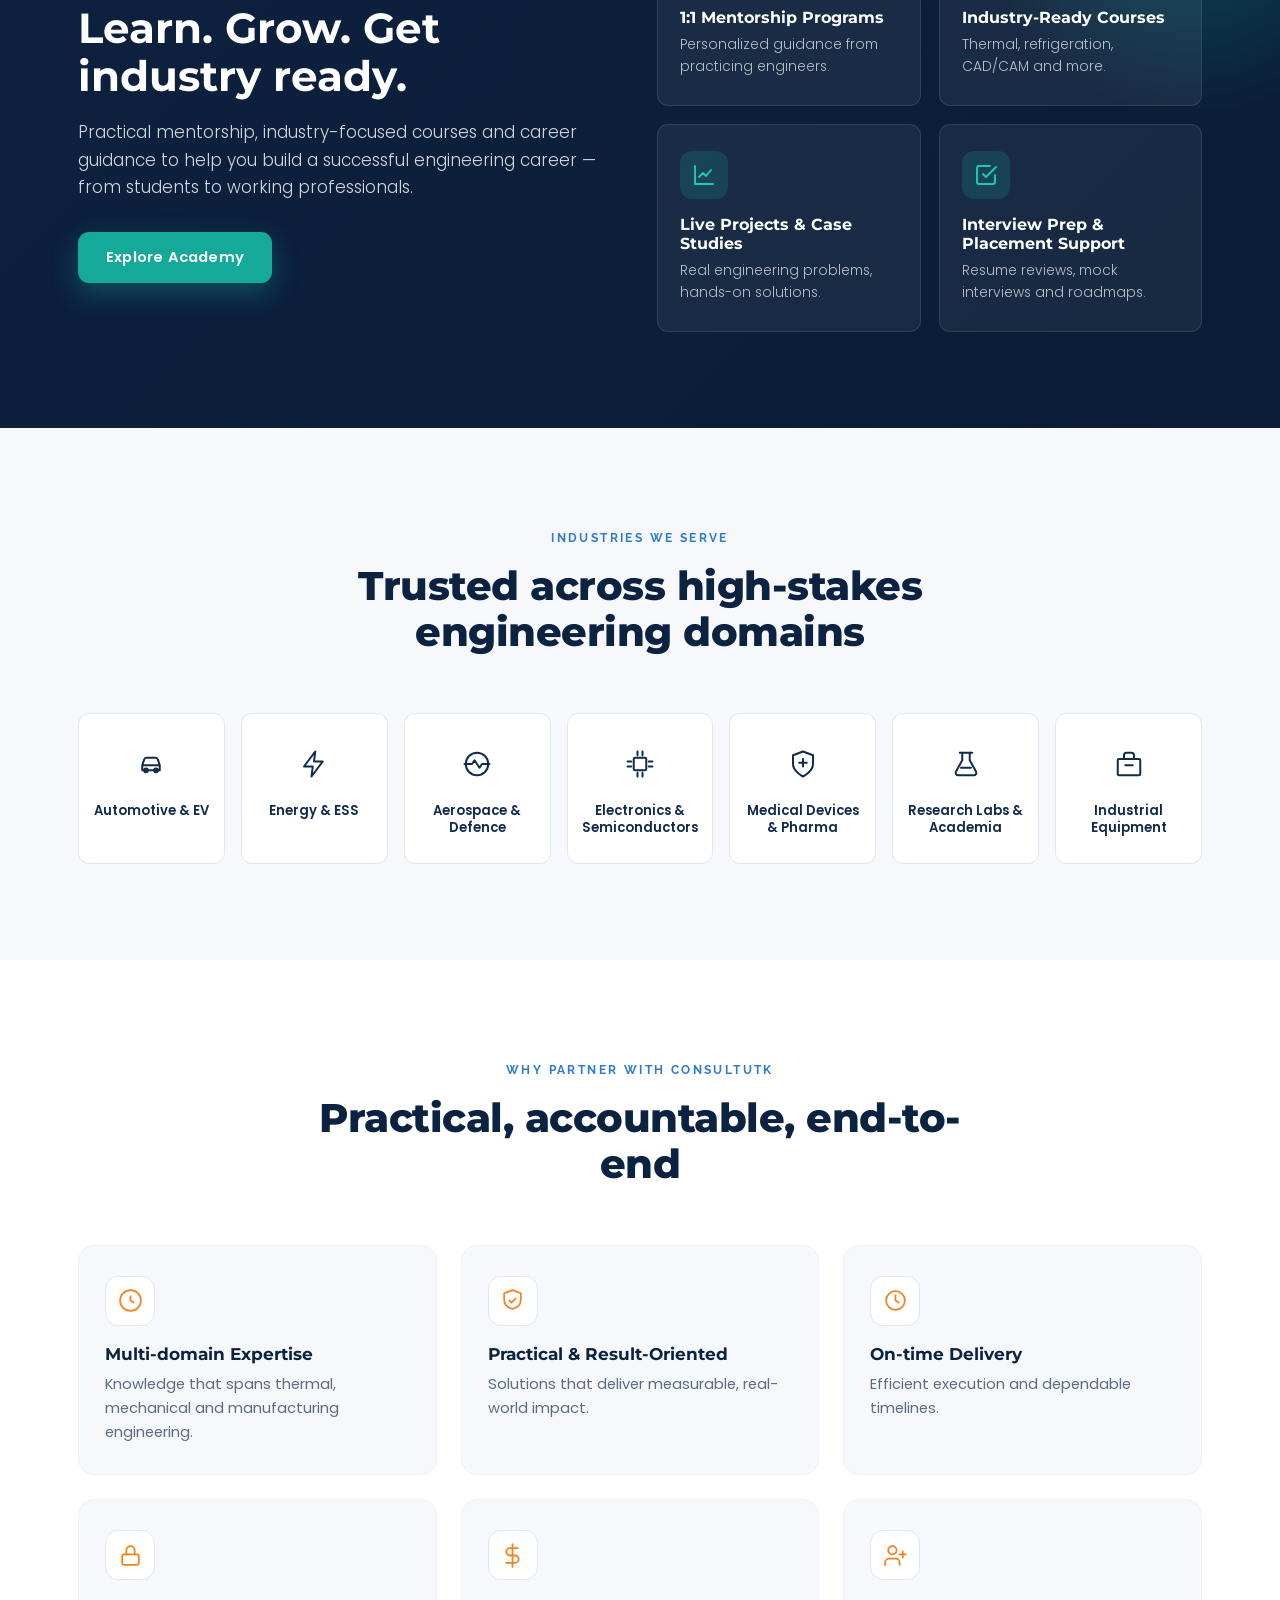
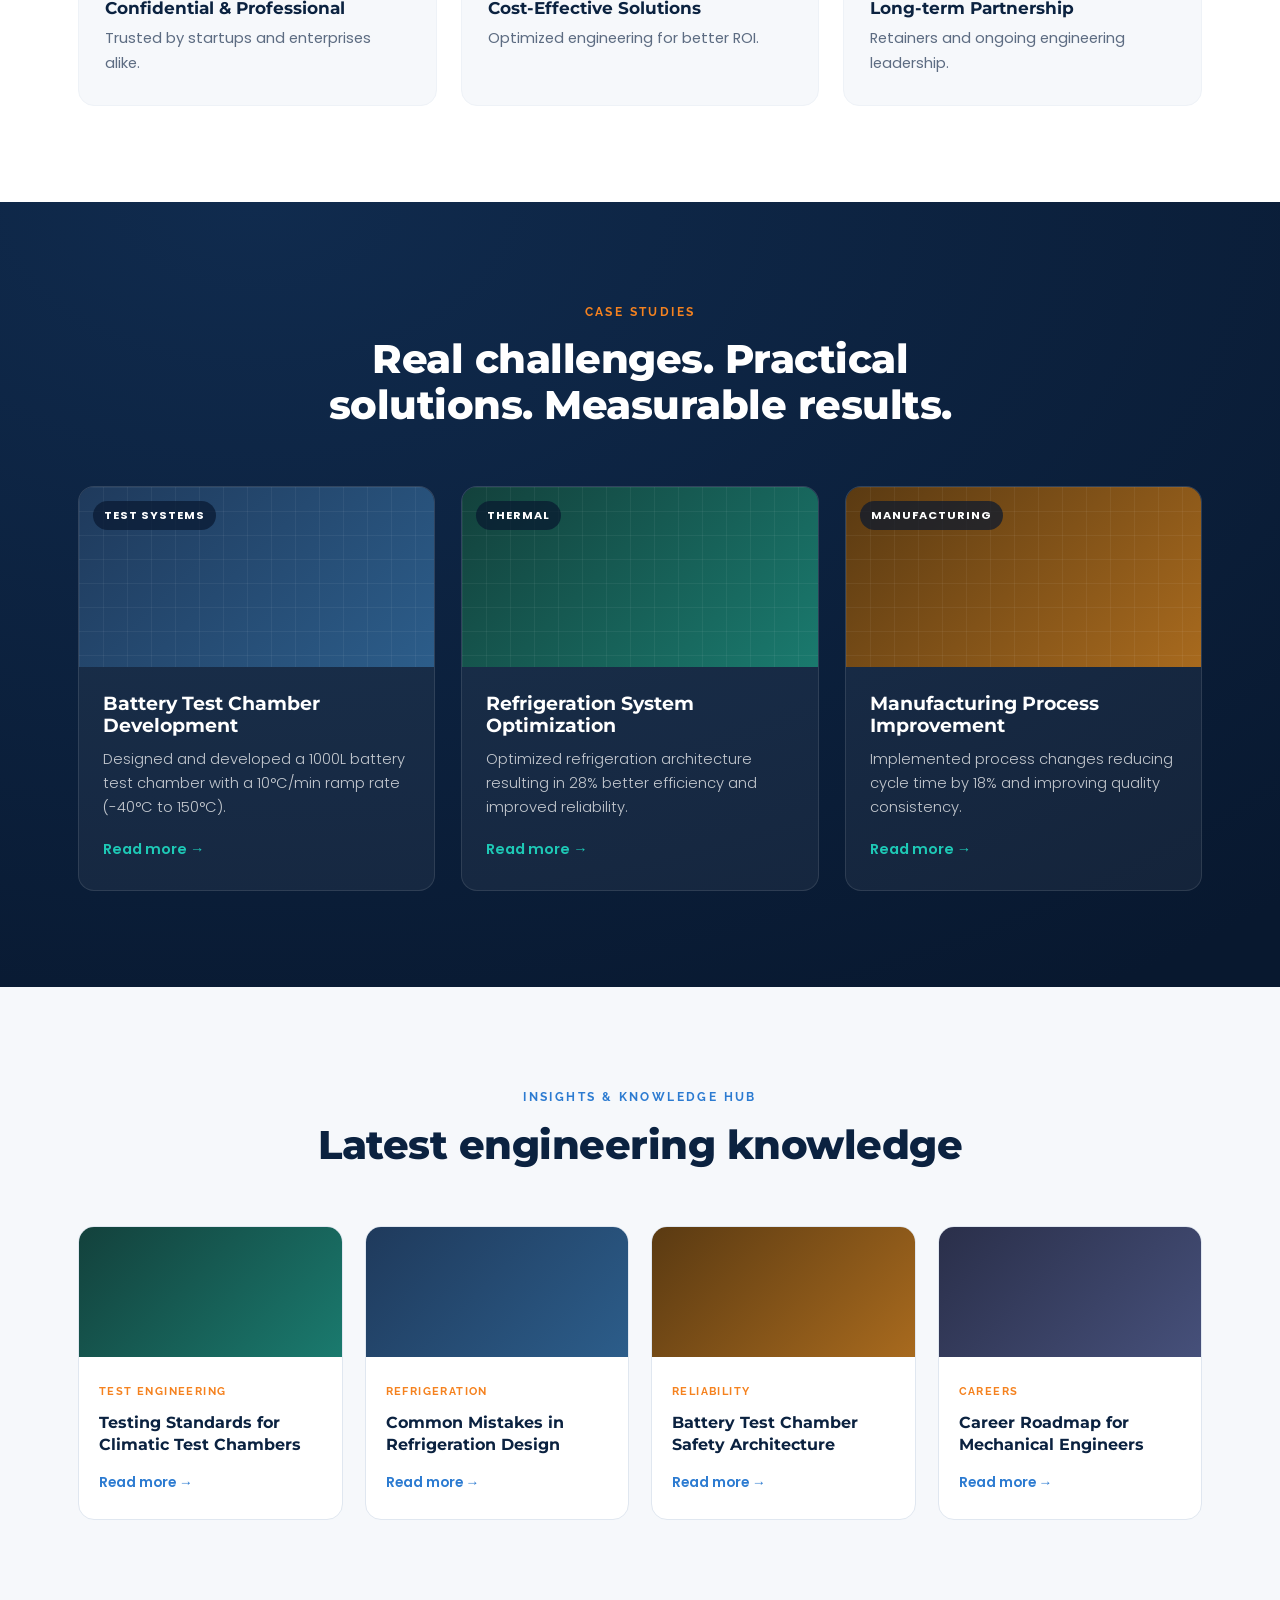
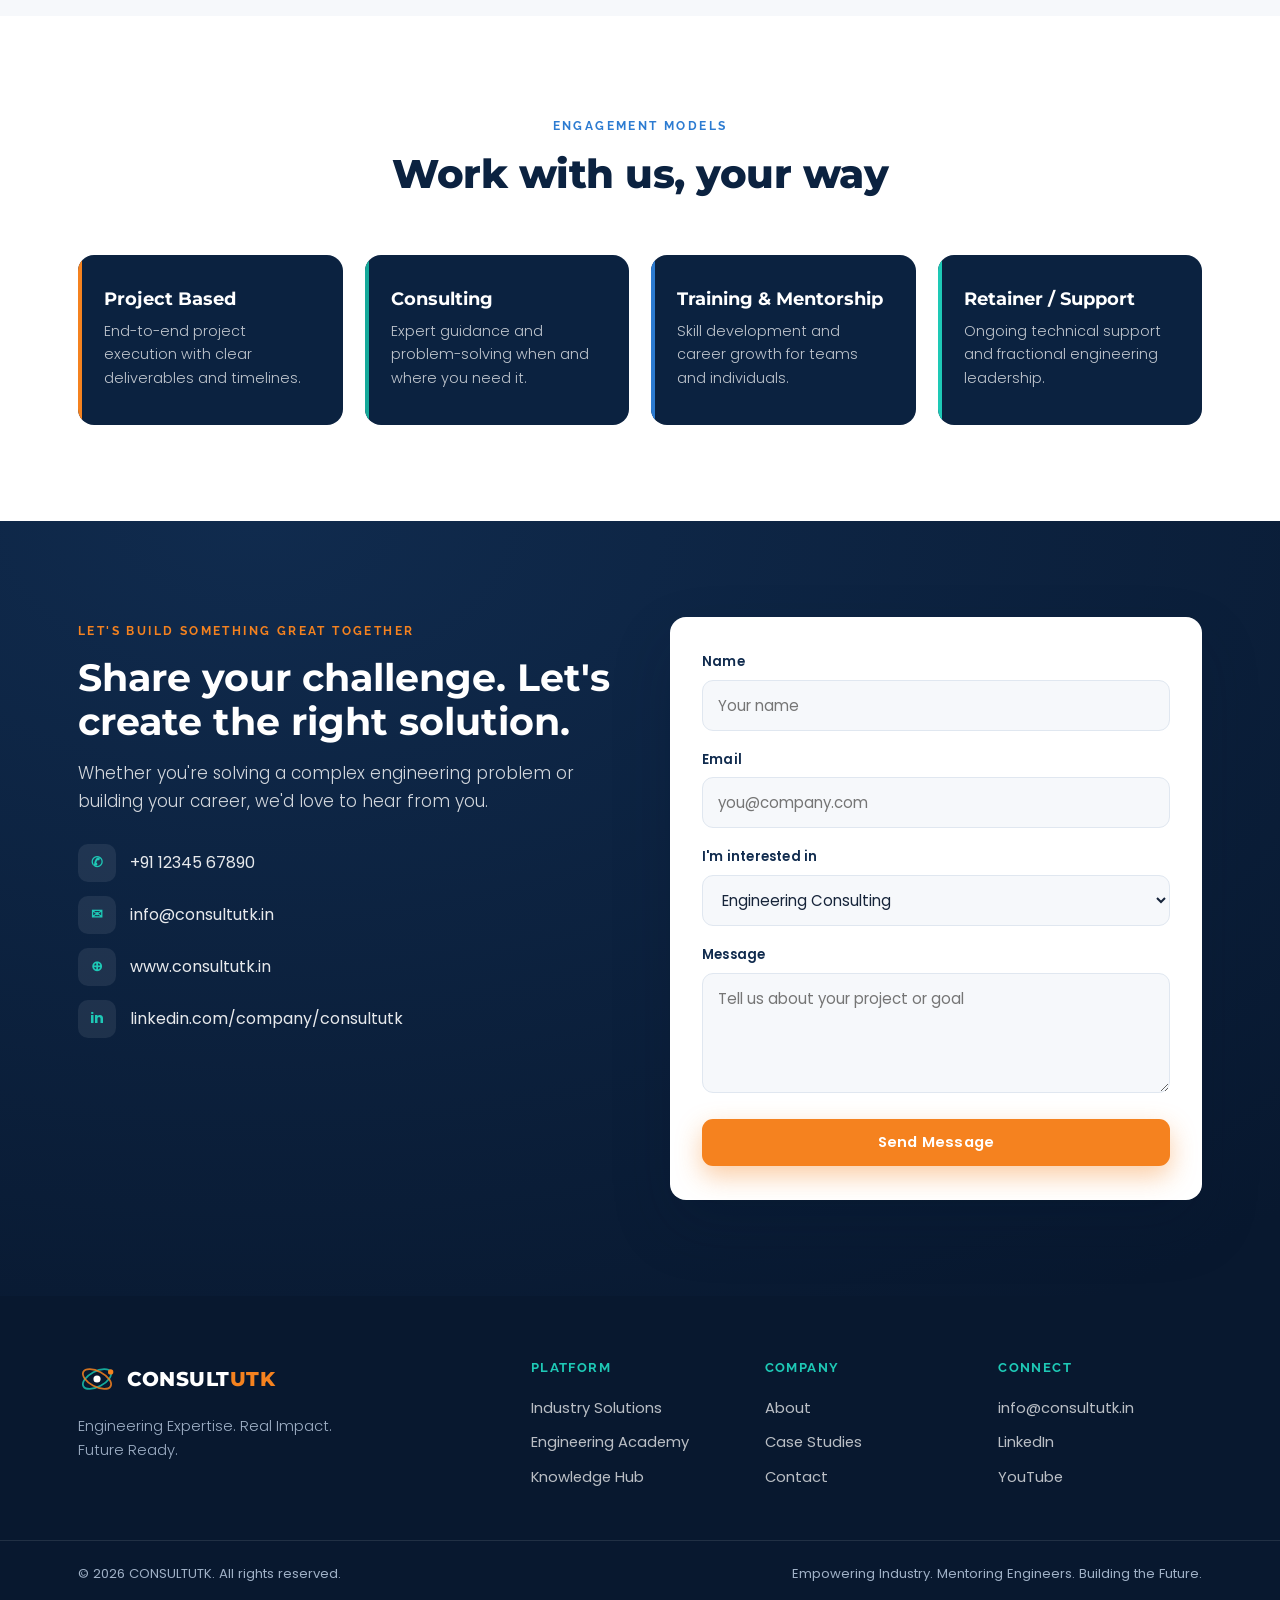
==== commit c729fa97: "Update index.html" ====
--- a/index.html
+++ b/index.html
@@ -10,7 +10,7 @@
 <link href="https://fonts.googleapis.com/css2?family=Montserrat:wght@500;600;700;800;900&family=Poppins:wght@300;400;500;600&family=Raleway:wght@600;700&display=swap" rel="stylesheet" />
 <link rel="stylesheet" href="styles.css" />
 </head>
-<body>
+<body class="brand-hero-active">
 
 <!-- ============ HEADER / NAV ============ -->
 <header class="site-header" id="header">
@@ -42,35 +42,57 @@
   </div>
 </header>
 
-<!-- ============ HERO ============ -->
-<section class="hero" id="home">
-  <div class="hero-bg">
-    <span class="grid-lines"></span>
-    <span class="glow glow-teal"></span>
-    <span class="glow glow-orange"></span>
-    <svg class="orbit" viewBox="0 0 600 600" aria-hidden="true">
-      <ellipse cx="300" cy="300" rx="250" ry="120" transform="rotate(-25 300 300)"/>
-      <ellipse cx="300" cy="300" rx="200" ry="95" transform="rotate(20 300 300)"/>
-      <circle class="orbit-node" cx="300" cy="300" r="0"/>
-    </svg>
-  </div>
-
-  <div class="container hero-inner">
-    <div class="hero-copy">
-      <span class="eyebrow reveal">Industry Solutions + Engineering Academy — under one umbrella</span>
-      <h1 class="reveal">Engineering <span class="c-blue">Solutions.</span><br>Mentoring <span class="c-orange">Engineers.</span><br>Innovating <span class="c-teal">Tomorrow.</span></h1>
-      <p class="hero-sub reveal">CONSULTUTK bridges industry and academia with practical engineering expertise, mentorship, and innovation-driven solutions — from concept to commercialization.</p>
-      <div class="hero-actions reveal">
-        <a href="#solutions" class="btn btn-primary">Explore Solutions</a>
-        <a href="#academy" class="btn btn-teal">Join Academy</a>
-      </div>
-    </div>
-
-    <div class="hero-stats reveal">
-      <div class="stat"><span class="stat-num" data-target="50" data-suffix="+">0</span><span class="stat-label">Projects Delivered</span></div>
-      <div class="stat"><span class="stat-num" data-target="25" data-suffix="+">0</span><span class="stat-label">Industries Served</span></div>
-      <div class="stat"><span class="stat-num" data-target="100" data-suffix="+">0</span><span class="stat-label">Students Mentored</span></div>
-      <div class="stat"><span class="stat-num" data-target="10" data-suffix="+">0</span><span class="stat-label">Years of Experience</span></div>
+<!-- ============ HERO (BRAND MOCKUP LAYOUT) ============ -->
+<section class="brand-hero" id="home">
+  <div class="brand-hero-top">
+    <div class="container">
+      <div class="brand-hero-stack reveal">
+        <svg class="brand-hero-mark" viewBox="0 0 380 180" xmlns="http://www.w3.org/2000/svg" aria-label="UTK">
+          <!-- Decorative teal sweep -->
+          <path d="M 25 150 Q 180 -10 360 95" stroke="#1ec9b6" stroke-width="14" fill="none" stroke-linecap="round"/>
+          <!-- Decorative orange arc accent -->
+          <path d="M 240 105 Q 300 55 355 105" stroke="#f5821f" stroke-width="14" fill="none" stroke-linecap="round"/>
+          <!-- UTK letters -->
+          <text x="190" y="138" text-anchor="middle" font-family="Montserrat, 'Arial Black', sans-serif" font-weight="900" font-size="105" fill="#0b2240" letter-spacing="-3">UTK</text>
+          <!-- Orange dot top right -->
+          <circle cx="348" cy="40" r="11" fill="#f5821f"/>
+        </svg>
+        <div class="brand-hero-wordmark"><b>CONSULT</b><span>UTK</span></div>
+        <p class="brand-hero-pillars-line">
+          ENGINEERING SOLUTIONS <em>|</em> ENGINEERING ACADEMY <em>|</em> INNOVATION PLATFORM
+        </p>
+        <p class="brand-hero-tagline">Engineering Expertise. Real Impact. Future Ready.</p>
+      </div>
+    </div>
+  </div>
+
+  <div class="brand-hero-pillars-band">
+    <div class="container">
+      <div class="brand-pillar-row">
+        <article class="brand-pillar reveal">
+          <div class="bp-icon bp-teal">
+            <svg viewBox="0 0 24 24"><circle cx="12" cy="12" r="3"/><path d="M19.4 15a1.65 1.65 0 0 0 .33 1.82l.06.06a2 2 0 0 1-2.83 2.83l-.06-.06a1.65 1.65 0 0 0-1.82-.33 1.65 1.65 0 0 0-1 1.51V21a2 2 0 0 1-4 0v-.09A1.65 1.65 0 0 0 9 19.4a1.65 1.65 0 0 0-1.82.33l-.06.06a2 2 0 0 1-2.83-2.83l.06-.06a1.65 1.65 0 0 0 .33-1.82 1.65 1.65 0 0 0-1.51-1H3a2 2 0 0 1 0-4h.09A1.65 1.65 0 0 0 4.6 9a1.65 1.65 0 0 0-.33-1.82l-.06-.06a2 2 0 0 1 2.83-2.83l.06.06a1.65 1.65 0 0 0 1.82.33H9a1.65 1.65 0 0 0 1-1.51V3a2 2 0 0 1 4 0v.09a1.65 1.65 0 0 0 1 1.51 1.65 1.65 0 0 0 1.82-.33l.06-.06a2 2 0 0 1 2.83 2.83l-.06.06a1.65 1.65 0 0 0-.33 1.82V9a1.65 1.65 0 0 0 1.51 1H21a2 2 0 0 1 0 4h-.09a1.65 1.65 0 0 0-1.51 1z"/></svg>
+          </div>
+          <h3>INDUSTRY<br>SOLUTIONS</h3>
+          <p>Engineering consulting for complex challenges</p>
+        </article>
+
+        <article class="brand-pillar reveal">
+          <div class="bp-icon bp-teal">
+            <svg viewBox="0 0 24 24"><path d="M12 3 2 8l10 5 10-5-10-5Z"/><path d="M6 10.5V16c0 1.5 2.7 3 6 3s6-1.5 6-3v-5.5"/></svg>
+          </div>
+          <h3>ENGINEERING<br>ACADEMY</h3>
+          <p>Mentorship, training &amp; career guidance</p>
+        </article>
+
+        <article class="brand-pillar reveal">
+          <div class="bp-icon bp-orange">
+            <svg viewBox="0 0 24 24"><path d="M9 18h6M10 21h4M12 2a7 7 0 0 0-4 12.7c.6.5 1 1.3 1 2.1h6c0-.8.4-1.6 1-2.1A7 7 0 0 0 12 2Z"/></svg>
+          </div>
+          <h3>INNOVATION<br>PLATFORM</h3>
+          <p>Knowledge sharing, insights &amp; community for growth</p>
+        </article>
+      </div>
     </div>
   </div>
 </section>
@@ -101,7 +123,7 @@
           <svg viewBox="0 0 24 24"><path d="M12 3 2 8l10 5 10-5-10-5Z"/><path d="M6 10.5V16c0 1.5 2.7 3 6 3s6-1.5 6-3v-5.5"/></svg>
         </div>
         <h3>Engineering Academy</h3>
-        <p>Mentorship, training and career guidance — building industry-ready engineers through hands-on learning.</p>
+        <p>Student mentorship, training and career guidance — from school to college, building industry-ready talent through hands-on learning.</p>
         <a href="#academy" class="pillar-link">Explore academy →</a>
       </article>
 
@@ -146,15 +168,8 @@
         <div class="svc-icon">
           <svg viewBox="0 0 24 24"><path d="M3 12h4l3-9 4 18 3-9h4"/></svg>
         </div>
-        <h3>Thermal &amp; Refrigeration Engineering</h3>
-        <p>Refrigeration system design, heat transfer, HVAC and cooling solutions for demanding applications.</p>
-      </article>
-      <article class="svc-card reveal">
-        <div class="svc-icon">
-          <svg viewBox="0 0 24 24"><path d="M12 2 2 7v10l10 5 10-5V7L12 2Z"/><path d="M2 7l10 5 10-5M12 22V12"/></svg>
-        </div>
-        <h3>Product Development &amp; Design</h3>
-        <p>Concept to prototype — mechanical, thermal, and electronics integration with DFM in mind.</p>
+        <h3>Thermal, Refrigeration &amp; HVAC&amp;R Engineering</h3>
+        <p>Refrigeration system design, heat transfer, HVAC&amp;R and cooling solutions for demanding applications.</p>
       </article>
       <article class="svc-card reveal">
         <div class="svc-icon">
@@ -306,7 +321,7 @@
         <div class="blog-thumb thumb-2"></div>
         <div class="blog-body">
           <span class="blog-cat">Test Engineering</span>
-          <h4>How to Achieve a 10&deg;C/min Ramp Rate in Test Chambers</h4>
+          <h4>Testing Standards for Climatic Test Chambers</h4>
           <a href="#" class="blog-link">Read more →</a>
         </div>
       </article>
--- a/styles.css
+++ b/styles.css
@@ -360,3 +360,112 @@
   .footer-cols{grid-template-columns:1fr 1fr}
   .hero h1{font-size:2.3rem}
 }
+
+/* ============ BRAND HERO (mockup-style home layout) ============
+   Scoped under body.brand-hero-active so removing that class
+   from <body> restores the original dark hero behaviour. */
+
+/* Header adapts for the light brand hero (always "scrolled" look) */
+body.brand-hero-active .site-header:not(.scrolled){
+  background:rgba(255,255,255,.94);
+  backdrop-filter:blur(12px);
+  box-shadow:0 1px 0 rgba(16,43,78,.08),0 8px 24px rgba(16,43,78,.06);
+}
+body.brand-hero-active .site-header:not(.scrolled) .brand-text{color:var(--navy-800)}
+body.brand-hero-active .site-header:not(.scrolled) .nav a{color:var(--navy-700)}
+body.brand-hero-active .site-header:not(.scrolled) .nav a:hover{background:var(--gray-100)}
+body.brand-hero-active .site-header:not(.scrolled) .nav-toggle span{background:var(--navy-800)}
+
+/* Brand hero shell */
+.brand-hero{position:relative;min-height:100vh;display:flex;flex-direction:column}
+
+/* Top: light section with logo, wordmark, pillar line, tagline */
+.brand-hero-top{
+  flex:1;
+  background:linear-gradient(180deg,#eef2f7 0%,#f6f8fb 100%);
+  padding:150px 0 70px;
+  display:flex;align-items:center;text-align:center;
+  position:relative;overflow:hidden;
+}
+.brand-hero-stack{
+  max-width:760px;margin:0 auto;
+  display:flex;flex-direction:column;align-items:center;
+}
+.brand-hero-mark{
+  width:300px;max-width:75%;height:auto;margin-bottom:4px;
+}
+.brand-hero-wordmark{
+  font-family:'Montserrat',sans-serif;font-weight:900;
+  font-size:clamp(2.4rem,5.6vw,3.6rem);
+  letter-spacing:-1px;color:var(--navy-800);
+  line-height:1;margin-bottom:22px;
+}
+.brand-hero-wordmark b{font-weight:900}
+.brand-hero-wordmark span{color:var(--orange)}
+.brand-hero-pillars-line{
+  font-family:'Raleway',sans-serif;font-weight:700;
+  font-size:clamp(.7rem,1.15vw,.82rem);
+  letter-spacing:2.8px;text-transform:uppercase;
+  color:var(--navy-700);margin-bottom:14px;
+}
+.brand-hero-pillars-line em{
+  font-style:normal;color:var(--teal);
+  margin:0 8px;font-weight:800;
+}
+.brand-hero-tagline{
+  font-style:italic;
+  font-size:clamp(.92rem,1.4vw,1.05rem);
+  color:var(--muted);font-weight:400;
+}
+
+/* Bottom: dark navy band with three pillar columns */
+.brand-hero-pillars-band{
+  background:var(--navy-800);
+  padding:60px 0 64px;
+}
+.brand-pillar-row{
+  display:grid;grid-template-columns:repeat(3,1fr);
+  max-width:1080px;margin:0 auto;
+}
+.brand-pillar{
+  text-align:center;
+  padding:14px 32px;
+  color:#fff;position:relative;
+}
+.brand-pillar+.brand-pillar::before{
+  content:"";position:absolute;
+  left:0;top:14%;bottom:14%;width:1px;
+  background:rgba(255,255,255,.16);
+}
+.bp-icon{
+  width:54px;height:54px;
+  margin:0 auto 16px;
+  display:grid;place-items:center;
+}
+.bp-icon svg{
+  width:38px;height:38px;fill:none;
+  stroke-width:1.9;stroke-linecap:round;stroke-linejoin:round;
+}
+.bp-icon.bp-teal svg{stroke:var(--teal-bright)}
+.bp-icon.bp-orange svg{stroke:var(--orange)}
+.brand-pillar h3{
+  font-family:'Montserrat',sans-serif;color:#fff;
+  font-size:1.02rem;font-weight:700;
+  letter-spacing:1.6px;line-height:1.25;
+  margin-bottom:12px;
+}
+.brand-pillar p{
+  color:rgba(255,255,255,.72);
+  font-size:.84rem;font-weight:300;line-height:1.55;
+}
+
+/* Responsive */
+@media(max-width:740px){
+  .brand-hero-top{padding:120px 0 50px}
+  .brand-pillar-row{grid-template-columns:1fr;gap:0}
+  .brand-pillar{padding:26px 24px}
+  .brand-pillar+.brand-pillar::before{
+    left:14%;right:14%;top:0;bottom:auto;
+    width:auto;height:1px;
+  }
+}
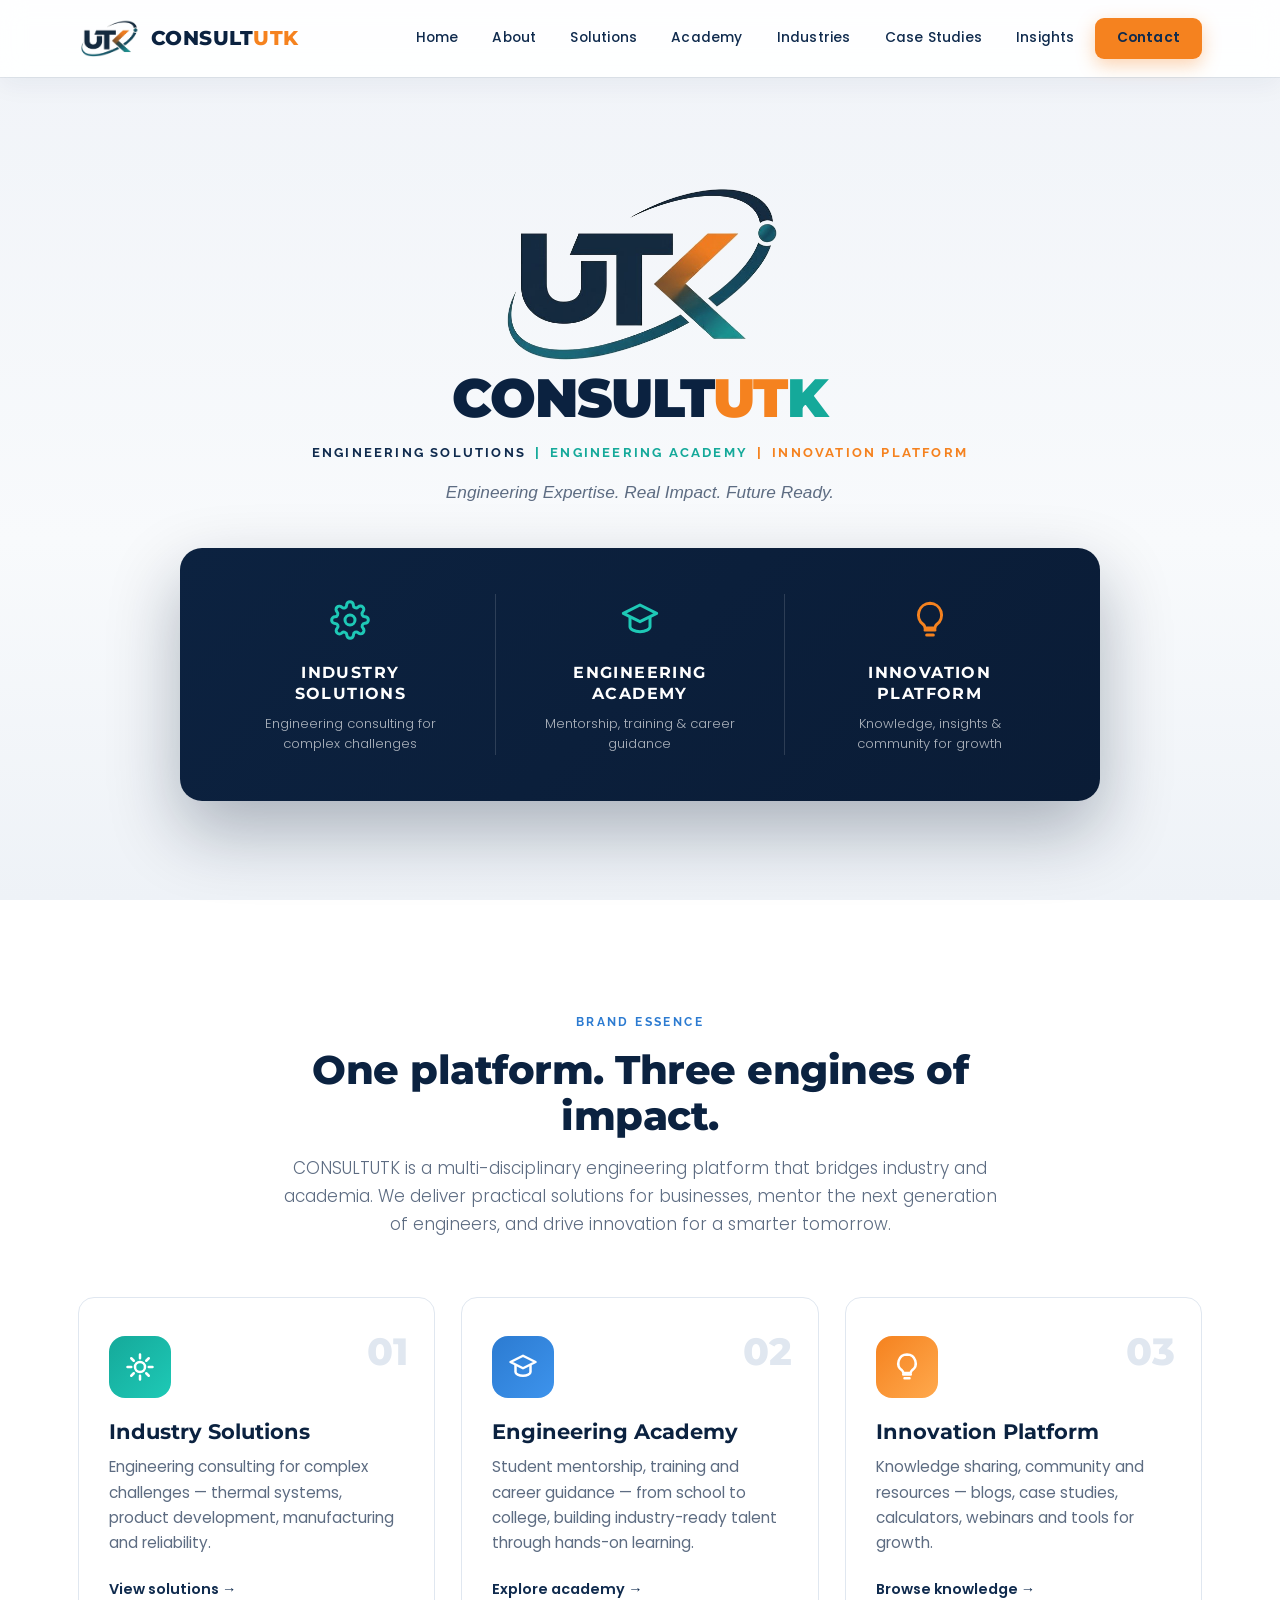
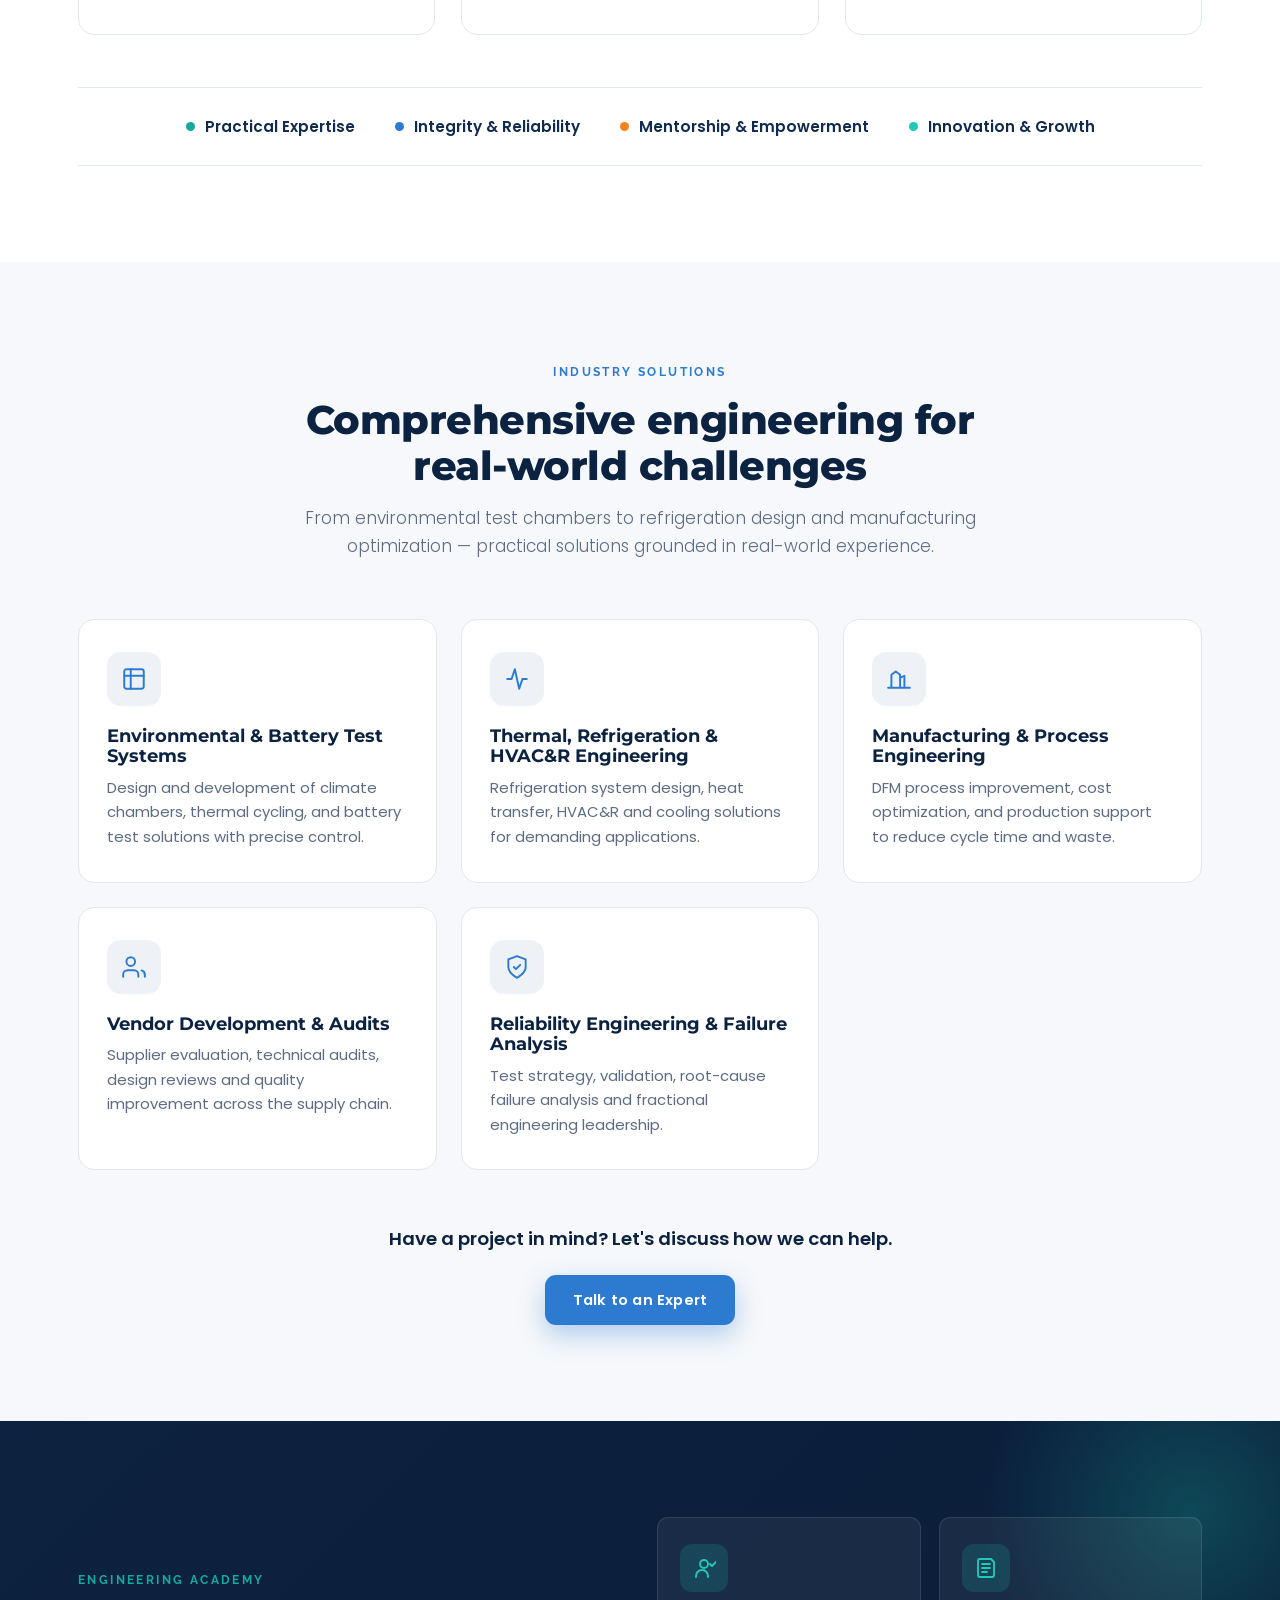
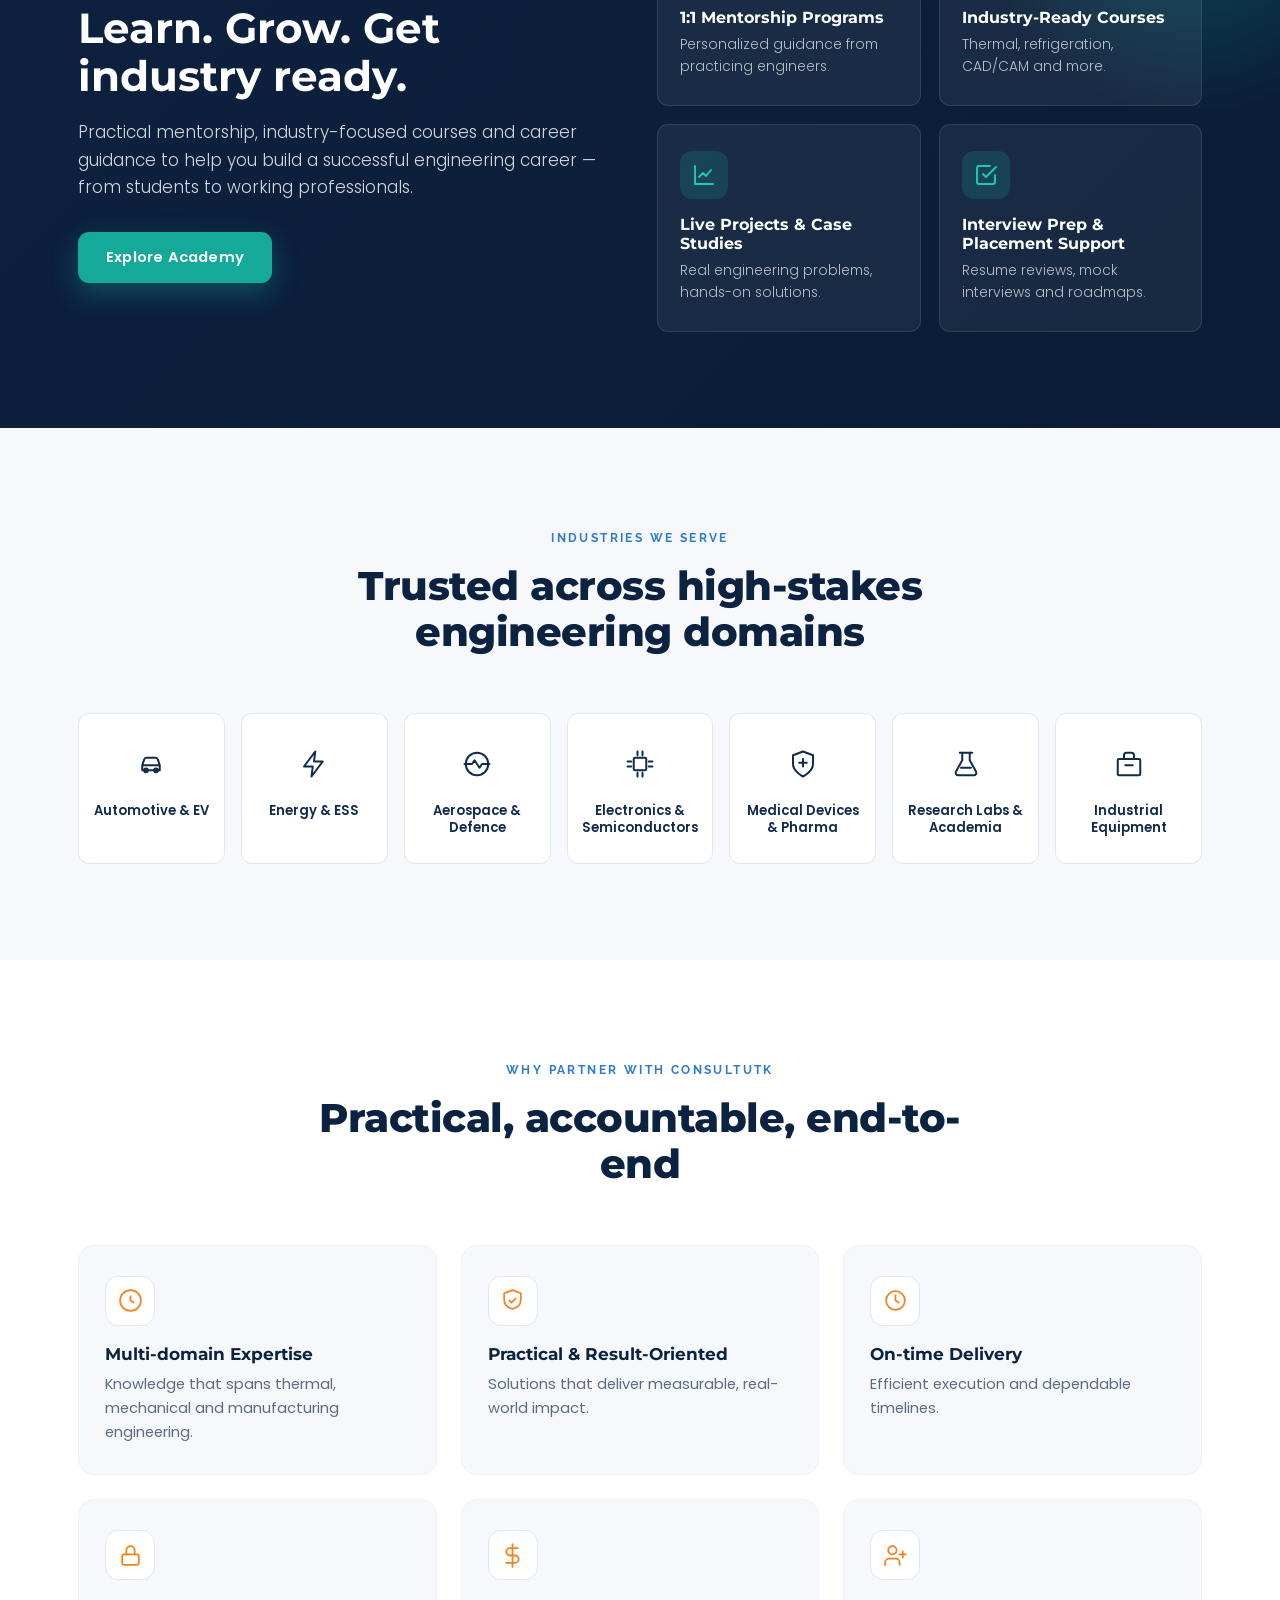
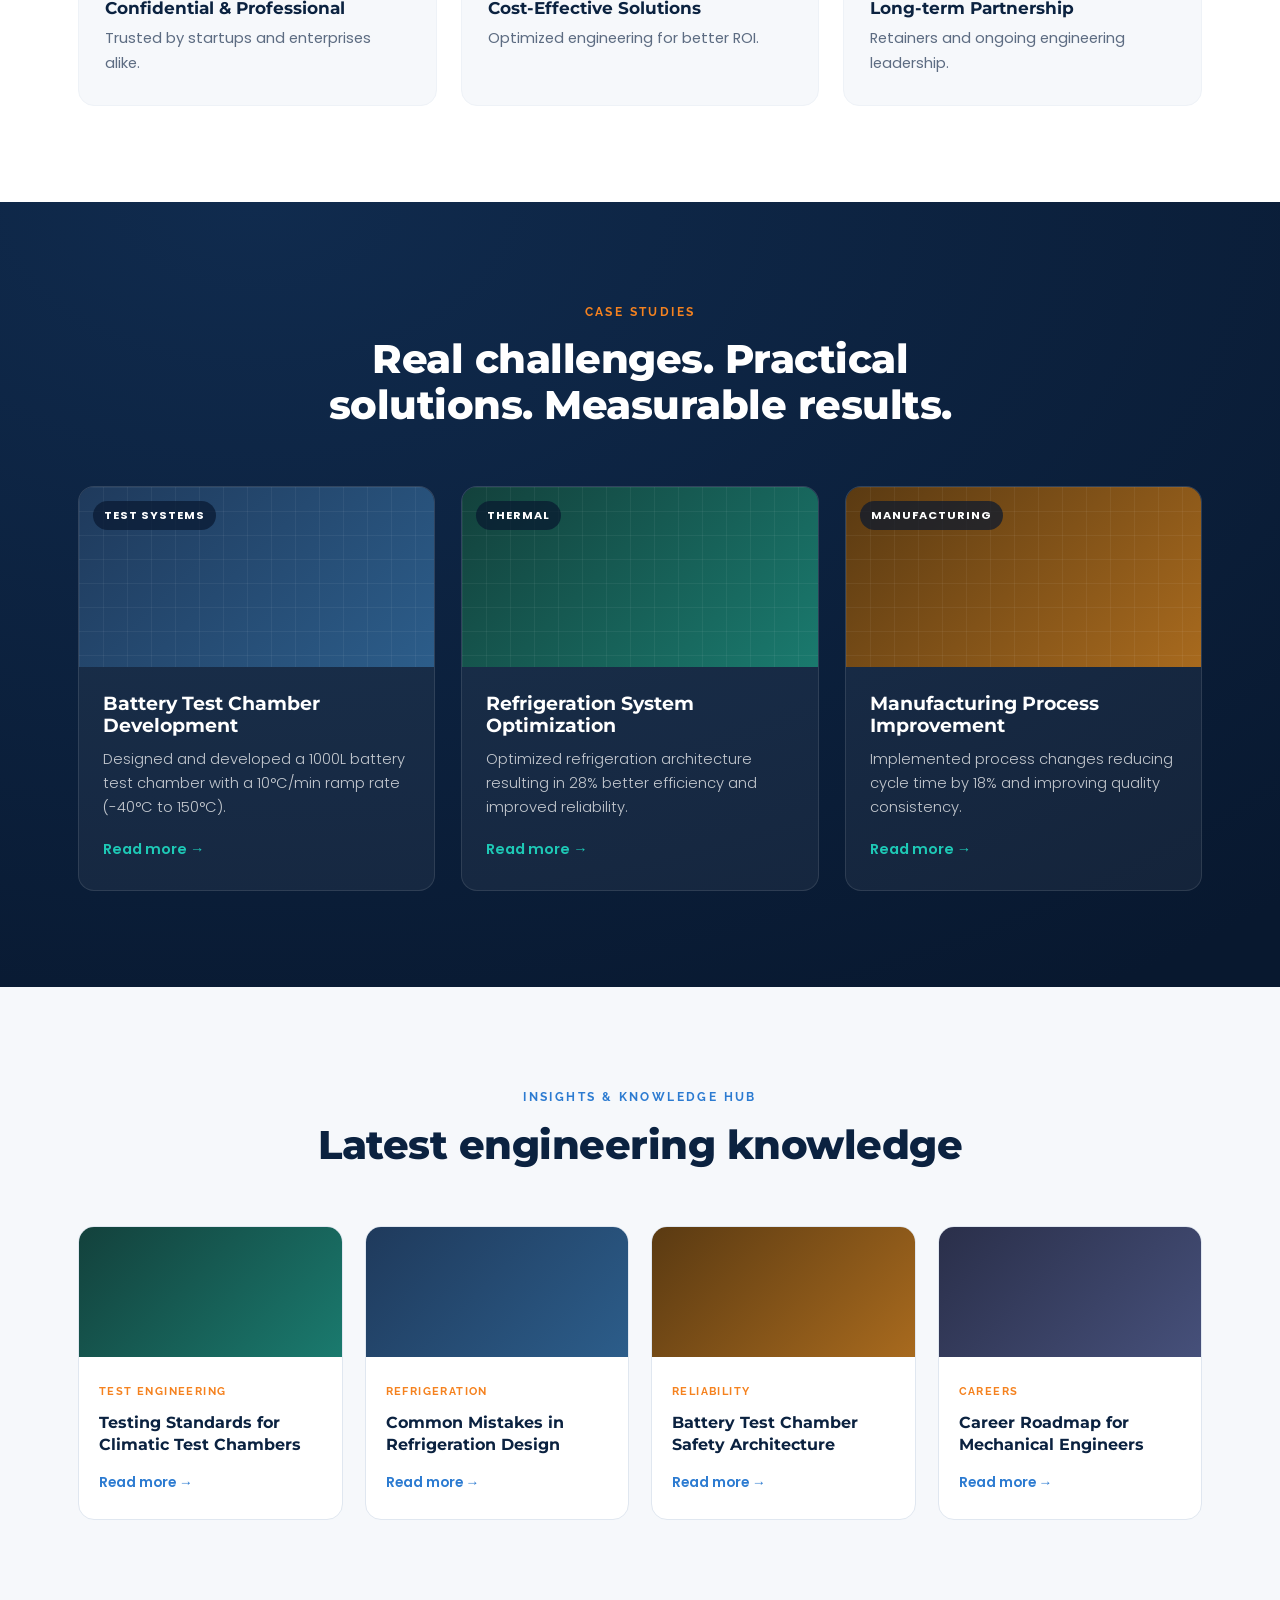
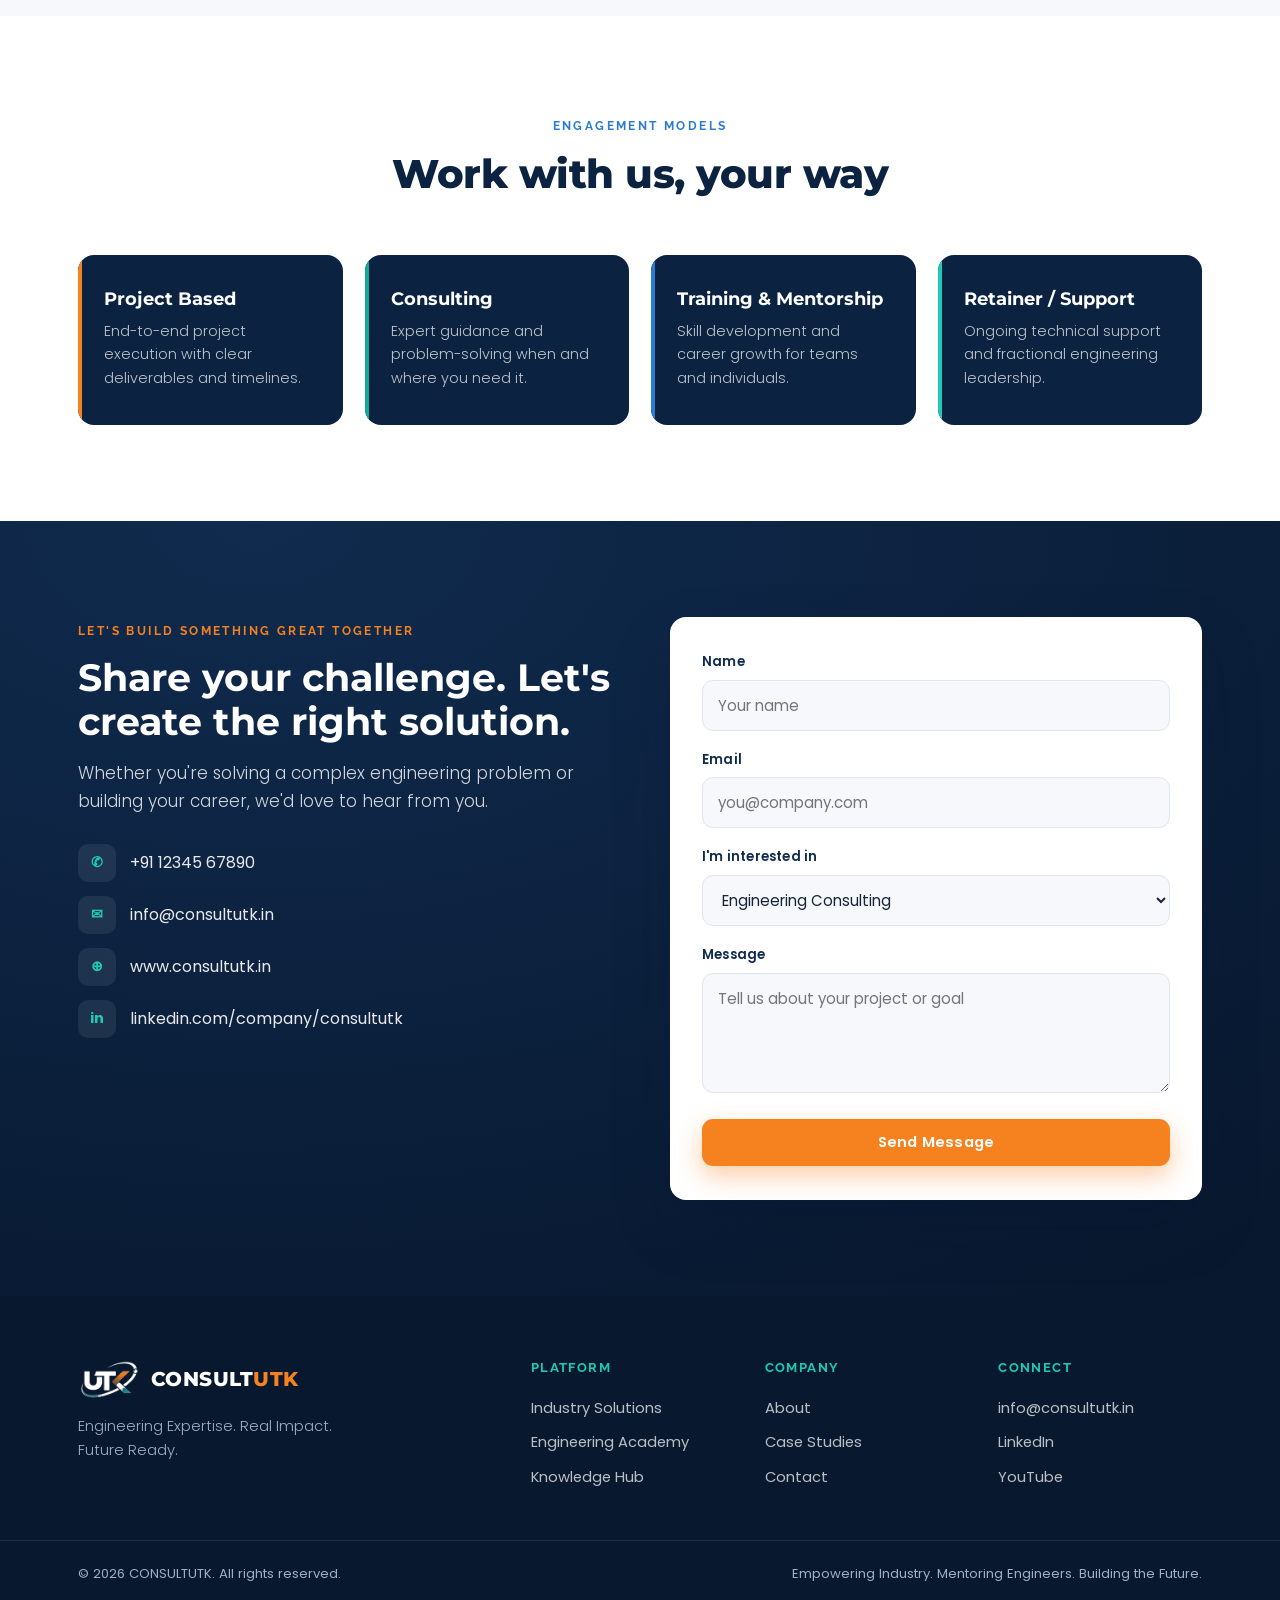
==== commit 84a36476: "Add files via upload" ====
--- a/index.html
+++ b/index.html
@@ -16,12 +16,7 @@
 <header class="site-header" id="header">
   <div class="container nav-wrap">
     <a href="#home" class="brand" aria-label="CONSULTUTK home">
-      <svg class="brand-mark" viewBox="0 0 64 64" width="42" height="42" aria-hidden="true">
-        <ellipse cx="32" cy="32" rx="26" ry="13" fill="none" stroke="var(--teal)" stroke-width="3" transform="rotate(-28 32 32)"/>
-        <ellipse cx="32" cy="32" rx="26" ry="13" fill="none" stroke="var(--orange)" stroke-width="3" opacity="0.85" transform="rotate(28 32 32)"/>
-        <circle cx="55" cy="20" r="4.5" fill="var(--orange)"/>
-        <circle cx="32" cy="32" r="6" fill="var(--navy-700)"/>
-      </svg>
+      <img class="brand-mark-img" src="utk-logo.png" alt="CONSULTUTK logo" width="64" height="37" />
       <span class="brand-text"><b>CONSULT</b><span class="brand-utk">UTK</span></span>
     </a>
 
@@ -44,55 +39,44 @@
 
 <!-- ============ HERO (BRAND MOCKUP LAYOUT) ============ -->
 <section class="brand-hero" id="home">
-  <div class="brand-hero-top">
-    <div class="container">
-      <div class="brand-hero-stack reveal">
-        <svg class="brand-hero-mark" viewBox="0 0 380 180" xmlns="http://www.w3.org/2000/svg" aria-label="UTK">
-          <!-- Decorative teal sweep -->
-          <path d="M 25 150 Q 180 -10 360 95" stroke="#1ec9b6" stroke-width="14" fill="none" stroke-linecap="round"/>
-          <!-- Decorative orange arc accent -->
-          <path d="M 240 105 Q 300 55 355 105" stroke="#f5821f" stroke-width="14" fill="none" stroke-linecap="round"/>
-          <!-- UTK letters -->
-          <text x="190" y="138" text-anchor="middle" font-family="Montserrat, 'Arial Black', sans-serif" font-weight="900" font-size="105" fill="#0b2240" letter-spacing="-3">UTK</text>
-          <!-- Orange dot top right -->
-          <circle cx="348" cy="40" r="11" fill="#f5821f"/>
-        </svg>
-        <div class="brand-hero-wordmark"><b>CONSULT</b><span>UTK</span></div>
-        <p class="brand-hero-pillars-line">
-          ENGINEERING SOLUTIONS <em>|</em> ENGINEERING ACADEMY <em>|</em> INNOVATION PLATFORM
-        </p>
-        <p class="brand-hero-tagline">Engineering Expertise. Real Impact. Future Ready.</p>
-      </div>
-    </div>
-  </div>
-
-  <div class="brand-hero-pillars-band">
-    <div class="container">
-      <div class="brand-pillar-row">
-        <article class="brand-pillar reveal">
-          <div class="bp-icon bp-teal">
-            <svg viewBox="0 0 24 24"><circle cx="12" cy="12" r="3"/><path d="M19.4 15a1.65 1.65 0 0 0 .33 1.82l.06.06a2 2 0 0 1-2.83 2.83l-.06-.06a1.65 1.65 0 0 0-1.82-.33 1.65 1.65 0 0 0-1 1.51V21a2 2 0 0 1-4 0v-.09A1.65 1.65 0 0 0 9 19.4a1.65 1.65 0 0 0-1.82.33l-.06.06a2 2 0 0 1-2.83-2.83l.06-.06a1.65 1.65 0 0 0 .33-1.82 1.65 1.65 0 0 0-1.51-1H3a2 2 0 0 1 0-4h.09A1.65 1.65 0 0 0 4.6 9a1.65 1.65 0 0 0-.33-1.82l-.06-.06a2 2 0 0 1 2.83-2.83l.06.06a1.65 1.65 0 0 0 1.82.33H9a1.65 1.65 0 0 0 1-1.51V3a2 2 0 0 1 4 0v.09a1.65 1.65 0 0 0 1 1.51 1.65 1.65 0 0 0 1.82-.33l.06-.06a2 2 0 0 1 2.83 2.83l-.06.06a1.65 1.65 0 0 0-.33 1.82V9a1.65 1.65 0 0 0 1.51 1H21a2 2 0 0 1 0 4h-.09a1.65 1.65 0 0 0-1.51 1z"/></svg>
-          </div>
-          <h3>INDUSTRY<br>SOLUTIONS</h3>
-          <p>Engineering consulting for complex challenges</p>
-        </article>
-
-        <article class="brand-pillar reveal">
-          <div class="bp-icon bp-teal">
-            <svg viewBox="0 0 24 24"><path d="M12 3 2 8l10 5 10-5-10-5Z"/><path d="M6 10.5V16c0 1.5 2.7 3 6 3s6-1.5 6-3v-5.5"/></svg>
-          </div>
-          <h3>ENGINEERING<br>ACADEMY</h3>
-          <p>Mentorship, training &amp; career guidance</p>
-        </article>
-
-        <article class="brand-pillar reveal">
-          <div class="bp-icon bp-orange">
-            <svg viewBox="0 0 24 24"><path d="M9 18h6M10 21h4M12 2a7 7 0 0 0-4 12.7c.6.5 1 1.3 1 2.1h6c0-.8.4-1.6 1-2.1A7 7 0 0 0 12 2Z"/></svg>
-          </div>
-          <h3>INNOVATION<br>PLATFORM</h3>
-          <p>Knowledge sharing, insights &amp; community for growth</p>
-        </article>
-      </div>
+  <div class="container">
+    <div class="brand-hero-stack reveal">
+      <img class="brand-hero-mark" src="utk-logo.png" alt="CONSULTUTK logo" width="300" height="184" />
+      <div class="brand-hero-wordmark"><b>CONSULT</b><span class="w-ut">UT</span><span class="w-k">K</span></div>
+      <p class="brand-hero-pillars-line">
+        <span class="seg-navy">ENGINEERING SOLUTIONS</span><em class="sep-teal">|</em><span class="seg-teal">ENGINEERING ACADEMY</span><em class="sep-orange">|</em><span class="seg-orange">INNOVATION PLATFORM</span>
+      </p>
+      <p class="brand-hero-tagline">Engineering Expertise. Real Impact. Future Ready.</p>
+    </div>
+
+    <div class="brand-hero-card reveal">
+      <article class="brand-pillar">
+        <div class="bp-icon bp-teal">
+          <svg viewBox="0 0 24 24"><circle cx="12" cy="12" r="3"/><path d="M19.4 15a1.65 1.65 0 0 0 .33 1.82l.06.06a2 2 0 0 1-2.83 2.83l-.06-.06a1.65 1.65 0 0 0-1.82-.33 1.65 1.65 0 0 0-1 1.51V21a2 2 0 0 1-4 0v-.09A1.65 1.65 0 0 0 9 19.4a1.65 1.65 0 0 0-1.82.33l-.06.06a2 2 0 0 1-2.83-2.83l.06-.06a1.65 1.65 0 0 0 .33-1.82 1.65 1.65 0 0 0-1.51-1H3a2 2 0 0 1 0-4h.09A1.65 1.65 0 0 0 4.6 9a1.65 1.65 0 0 0-.33-1.82l-.06-.06a2 2 0 0 1 2.83-2.83l.06.06a1.65 1.65 0 0 0 1.82.33H9a1.65 1.65 0 0 0 1-1.51V3a2 2 0 0 1 4 0v.09a1.65 1.65 0 0 0 1 1.51 1.65 1.65 0 0 0 1.82-.33l.06-.06a2 2 0 0 1 2.83 2.83l-.06.06a1.65 1.65 0 0 0-.33 1.82V9a1.65 1.65 0 0 0 1.51 1H21a2 2 0 0 1 0 4h-.09a1.65 1.65 0 0 0-1.51 1z"/></svg>
+        </div>
+        <h3>INDUSTRY<br>SOLUTIONS</h3>
+        <p>Engineering consulting for complex challenges</p>
+      </article>
+
+      <span class="bp-divider" aria-hidden="true"></span>
+
+      <article class="brand-pillar">
+        <div class="bp-icon bp-teal">
+          <svg viewBox="0 0 24 24"><path d="M12 3 2 8l10 5 10-5-10-5Z"/><path d="M6 10.5V16c0 1.5 2.7 3 6 3s6-1.5 6-3v-5.5"/></svg>
+        </div>
+        <h3>ENGINEERING<br>ACADEMY</h3>
+        <p>Mentorship, training &amp; career guidance</p>
+      </article>
+
+      <span class="bp-divider" aria-hidden="true"></span>
+
+      <article class="brand-pillar">
+        <div class="bp-icon bp-orange">
+          <svg viewBox="0 0 24 24"><path d="M9 18h6M10 21h4M12 2a7 7 0 0 0-4 12.7c.6.5 1 1.3 1 2.1h6c0-.8.4-1.6 1-2.1A7 7 0 0 0 12 2Z"/></svg>
+        </div>
+        <h3>INNOVATION<br>PLATFORM</h3>
+        <p>Knowledge, insights &amp; community for growth</p>
+      </article>
     </div>
   </div>
 </section>
@@ -407,12 +391,7 @@
   <div class="container footer-inner">
     <div class="footer-brand">
       <a href="#home" class="brand brand-footer">
-        <svg class="brand-mark" viewBox="0 0 64 64" width="38" height="38" aria-hidden="true">
-          <ellipse cx="32" cy="32" rx="26" ry="13" fill="none" stroke="var(--teal)" stroke-width="3" transform="rotate(-28 32 32)"/>
-          <ellipse cx="32" cy="32" rx="26" ry="13" fill="none" stroke="var(--orange)" stroke-width="3" opacity="0.85" transform="rotate(28 32 32)"/>
-          <circle cx="55" cy="20" r="4.5" fill="var(--orange)"/>
-          <circle cx="32" cy="32" r="6" fill="#fff"/>
-        </svg>
+        <img class="brand-mark-img" src="utk-logo-light.png" alt="CONSULTUTK logo" width="62" height="36" />
         <span class="brand-text"><b>CONSULT</b><span class="brand-utk">UTK</span></span>
       </a>
       <p class="footer-tag">Engineering Expertise. Real Impact. Future Ready.</p>
--- a/styles.css
+++ b/styles.css
@@ -361,111 +361,99 @@
   .hero h1{font-size:2.3rem}
 }
 
-/* ============ BRAND HERO (mockup-style home layout) ============
-   Scoped under body.brand-hero-active so removing that class
-   from <body> restores the original dark hero behaviour. */
-
-/* Header adapts for the light brand hero (always "scrolled" look) */
+/* ============ BRAND HERO (mockup home layout) ============
+   Scoped under body.brand-hero-active — remove that body class
+   to fully restore the original dark hero. */
+
+/* Header logo image */
+.brand-mark-img{flex:none;height:38px;width:auto;display:block;transition:transform .5s var(--ease)}
+.brand:hover .brand-mark-img{transform:scale(1.05)}
+
+/* Header always uses the light treatment on the brand hero */
 body.brand-hero-active .site-header:not(.scrolled){
-  background:rgba(255,255,255,.94);
+  background:rgba(255,255,255,.92);
   backdrop-filter:blur(12px);
-  box-shadow:0 1px 0 rgba(16,43,78,.08),0 8px 24px rgba(16,43,78,.06);
+  box-shadow:0 1px 0 rgba(16,43,78,.07),0 8px 24px rgba(16,43,78,.05);
 }
 body.brand-hero-active .site-header:not(.scrolled) .brand-text{color:var(--navy-800)}
 body.brand-hero-active .site-header:not(.scrolled) .nav a{color:var(--navy-700)}
 body.brand-hero-active .site-header:not(.scrolled) .nav a:hover{background:var(--gray-100)}
 body.brand-hero-active .site-header:not(.scrolled) .nav-toggle span{background:var(--navy-800)}
 
-/* Brand hero shell */
-.brand-hero{position:relative;min-height:100vh;display:flex;flex-direction:column}
-
-/* Top: light section with logo, wordmark, pillar line, tagline */
-.brand-hero-top{
-  flex:1;
-  background:linear-gradient(180deg,#eef2f7 0%,#f6f8fb 100%);
-  padding:150px 0 70px;
-  display:flex;align-items:center;text-align:center;
-  position:relative;overflow:hidden;
-}
-.brand-hero-stack{
-  max-width:760px;margin:0 auto;
-  display:flex;flex-direction:column;align-items:center;
-}
-.brand-hero-mark{
-  width:300px;max-width:75%;height:auto;margin-bottom:4px;
-}
+/* Hero shell — light background, centred content */
+.brand-hero{
+  position:relative;min-height:100vh;
+  display:flex;align-items:center;
+  background:linear-gradient(180deg,#f0f3f8 0%,#f8fafc 60%,#eef2f7 100%);
+  padding:140px 0 60px;
+}
+.brand-hero .container{display:flex;flex-direction:column;align-items:center}
+
+/* Logo lockup */
+.brand-hero-stack{display:flex;flex-direction:column;align-items:center;text-align:center;max-width:760px}
+.brand-hero-mark{width:clamp(220px,32vw,300px);height:auto;margin-bottom:8px}
 .brand-hero-wordmark{
   font-family:'Montserrat',sans-serif;font-weight:900;
-  font-size:clamp(2.4rem,5.6vw,3.6rem);
-  letter-spacing:-1px;color:var(--navy-800);
-  line-height:1;margin-bottom:22px;
-}
-.brand-hero-wordmark b{font-weight:900}
-.brand-hero-wordmark span{color:var(--orange)}
+  font-size:clamp(2.2rem,5.6vw,3.4rem);
+  letter-spacing:-1px;line-height:1;margin-bottom:18px;color:var(--navy-800);
+}
+.brand-hero-wordmark b{font-weight:900;color:var(--navy-800)}
+.brand-hero-wordmark .w-ut{color:var(--orange)}
+.brand-hero-wordmark .w-k{color:var(--teal)}
+
 .brand-hero-pillars-line{
   font-family:'Raleway',sans-serif;font-weight:700;
-  font-size:clamp(.7rem,1.15vw,.82rem);
-  letter-spacing:2.8px;text-transform:uppercase;
-  color:var(--navy-700);margin-bottom:14px;
-}
-.brand-hero-pillars-line em{
-  font-style:normal;color:var(--teal);
-  margin:0 8px;font-weight:800;
-}
+  font-size:clamp(.62rem,1.1vw,.8rem);
+  letter-spacing:2.2px;text-transform:uppercase;
+  margin-bottom:16px;line-height:1.4;
+}
+.brand-hero-pillars-line .seg-navy{color:var(--navy-700)}
+.brand-hero-pillars-line .seg-teal{color:var(--teal)}
+.brand-hero-pillars-line .seg-orange{color:var(--orange)}
+.brand-hero-pillars-line em{font-style:normal;font-weight:800;margin:0 9px}
+.brand-hero-pillars-line .sep-teal{color:var(--teal)}
+.brand-hero-pillars-line .sep-orange{color:var(--orange)}
+
 .brand-hero-tagline{
-  font-style:italic;
-  font-size:clamp(.92rem,1.4vw,1.05rem);
-  color:var(--muted);font-weight:400;
-}
-
-/* Bottom: dark navy band with three pillar columns */
-.brand-hero-pillars-band{
-  background:var(--navy-800);
-  padding:60px 0 64px;
-}
-.brand-pillar-row{
-  display:grid;grid-template-columns:repeat(3,1fr);
-  max-width:1080px;margin:0 auto;
-}
-.brand-pillar{
-  text-align:center;
-  padding:14px 32px;
-  color:#fff;position:relative;
-}
-.brand-pillar+.brand-pillar::before{
-  content:"";position:absolute;
-  left:0;top:14%;bottom:14%;width:1px;
-  background:rgba(255,255,255,.16);
-}
-.bp-icon{
-  width:54px;height:54px;
-  margin:0 auto 16px;
-  display:grid;place-items:center;
-}
-.bp-icon svg{
-  width:38px;height:38px;fill:none;
-  stroke-width:1.9;stroke-linecap:round;stroke-linejoin:round;
-}
+  font-style:italic;color:var(--muted);
+  font-size:clamp(.92rem,1.5vw,1.08rem);font-weight:400;margin-bottom:42px;
+}
+
+/* Dark rounded card with three pillars */
+.brand-hero-card{
+  width:100%;max-width:920px;
+  background:linear-gradient(135deg,#0c2240 0%,#0a1c36 100%);
+  border-radius:22px;
+  box-shadow:0 30px 70px rgba(8,24,47,.30);
+  display:grid;grid-template-columns:1fr auto 1fr auto 1fr;
+  align-items:stretch;
+  padding:40px 26px;
+}
+.brand-pillar{text-align:center;padding:6px 26px;display:flex;flex-direction:column;align-items:center}
+.bp-divider{width:1px;background:rgba(255,255,255,.14);margin:6px 0;align-self:stretch}
+.bp-icon{width:52px;height:52px;display:grid;place-items:center;margin-bottom:16px}
+.bp-icon svg{width:40px;height:40px;fill:none;stroke-width:1.8;stroke-linecap:round;stroke-linejoin:round}
 .bp-icon.bp-teal svg{stroke:var(--teal-bright)}
 .bp-icon.bp-orange svg{stroke:var(--orange)}
 .brand-pillar h3{
   font-family:'Montserrat',sans-serif;color:#fff;
-  font-size:1.02rem;font-weight:700;
-  letter-spacing:1.6px;line-height:1.25;
-  margin-bottom:12px;
+  font-size:1.02rem;font-weight:700;letter-spacing:1.4px;
+  line-height:1.25;margin-bottom:11px;
 }
 .brand-pillar p{
-  color:rgba(255,255,255,.72);
-  font-size:.84rem;font-weight:300;line-height:1.55;
+  color:rgba(255,255,255,.66);font-size:.82rem;
+  font-weight:300;line-height:1.55;max-width:200px;
 }
 
 /* Responsive */
 @media(max-width:740px){
-  .brand-hero-top{padding:120px 0 50px}
-  .brand-pillar-row{grid-template-columns:1fr;gap:0}
-  .brand-pillar{padding:26px 24px}
-  .brand-pillar+.brand-pillar::before{
-    left:14%;right:14%;top:0;bottom:auto;
-    width:auto;height:1px;
+  .brand-hero{padding:118px 0 48px}
+  .brand-hero-pillars-line{letter-spacing:1.4px}
+  .brand-hero-pillars-line em{margin:0 5px}
+  .brand-hero-card{
+    grid-template-columns:1fr;
+    padding:14px 24px 28px;max-width:420px;
   }
-}
+  .brand-pillar{padding:26px 16px}
+  .bp-divider{width:auto;height:1px;margin:0 18px}
+}
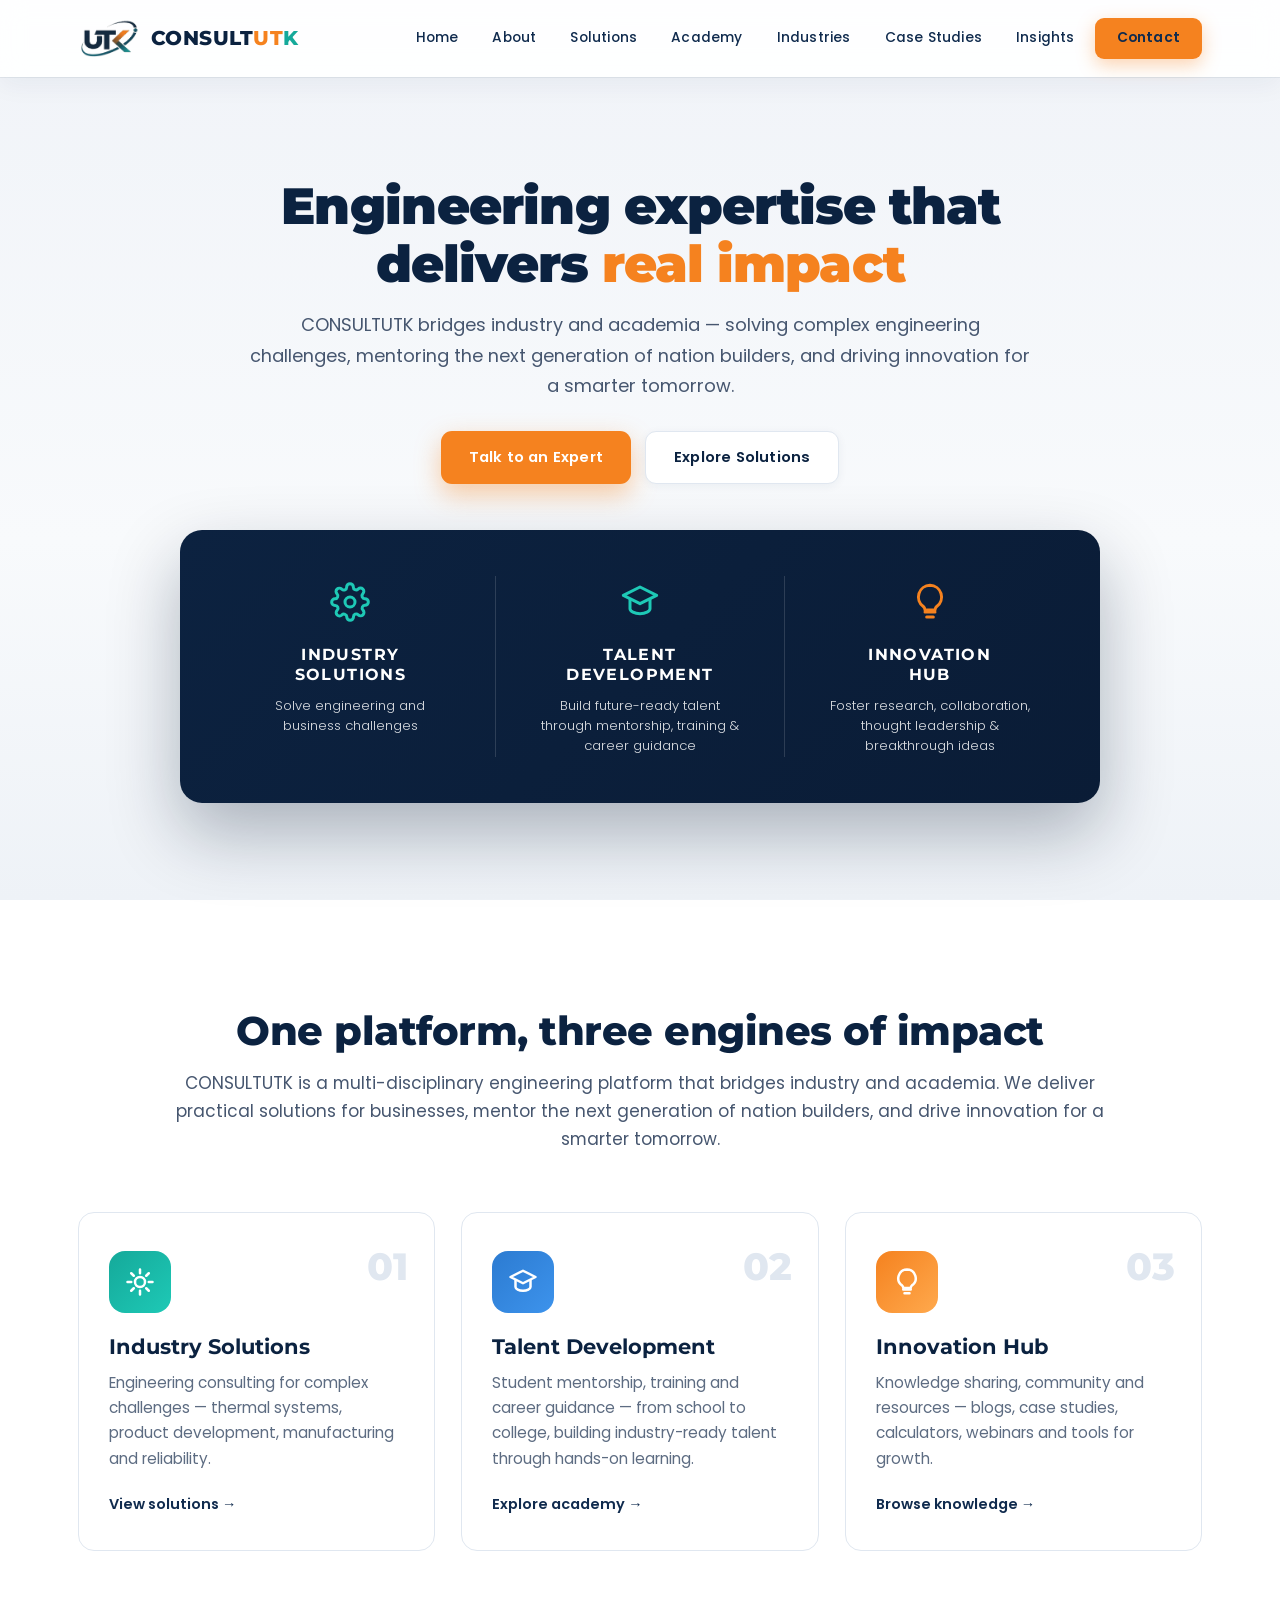
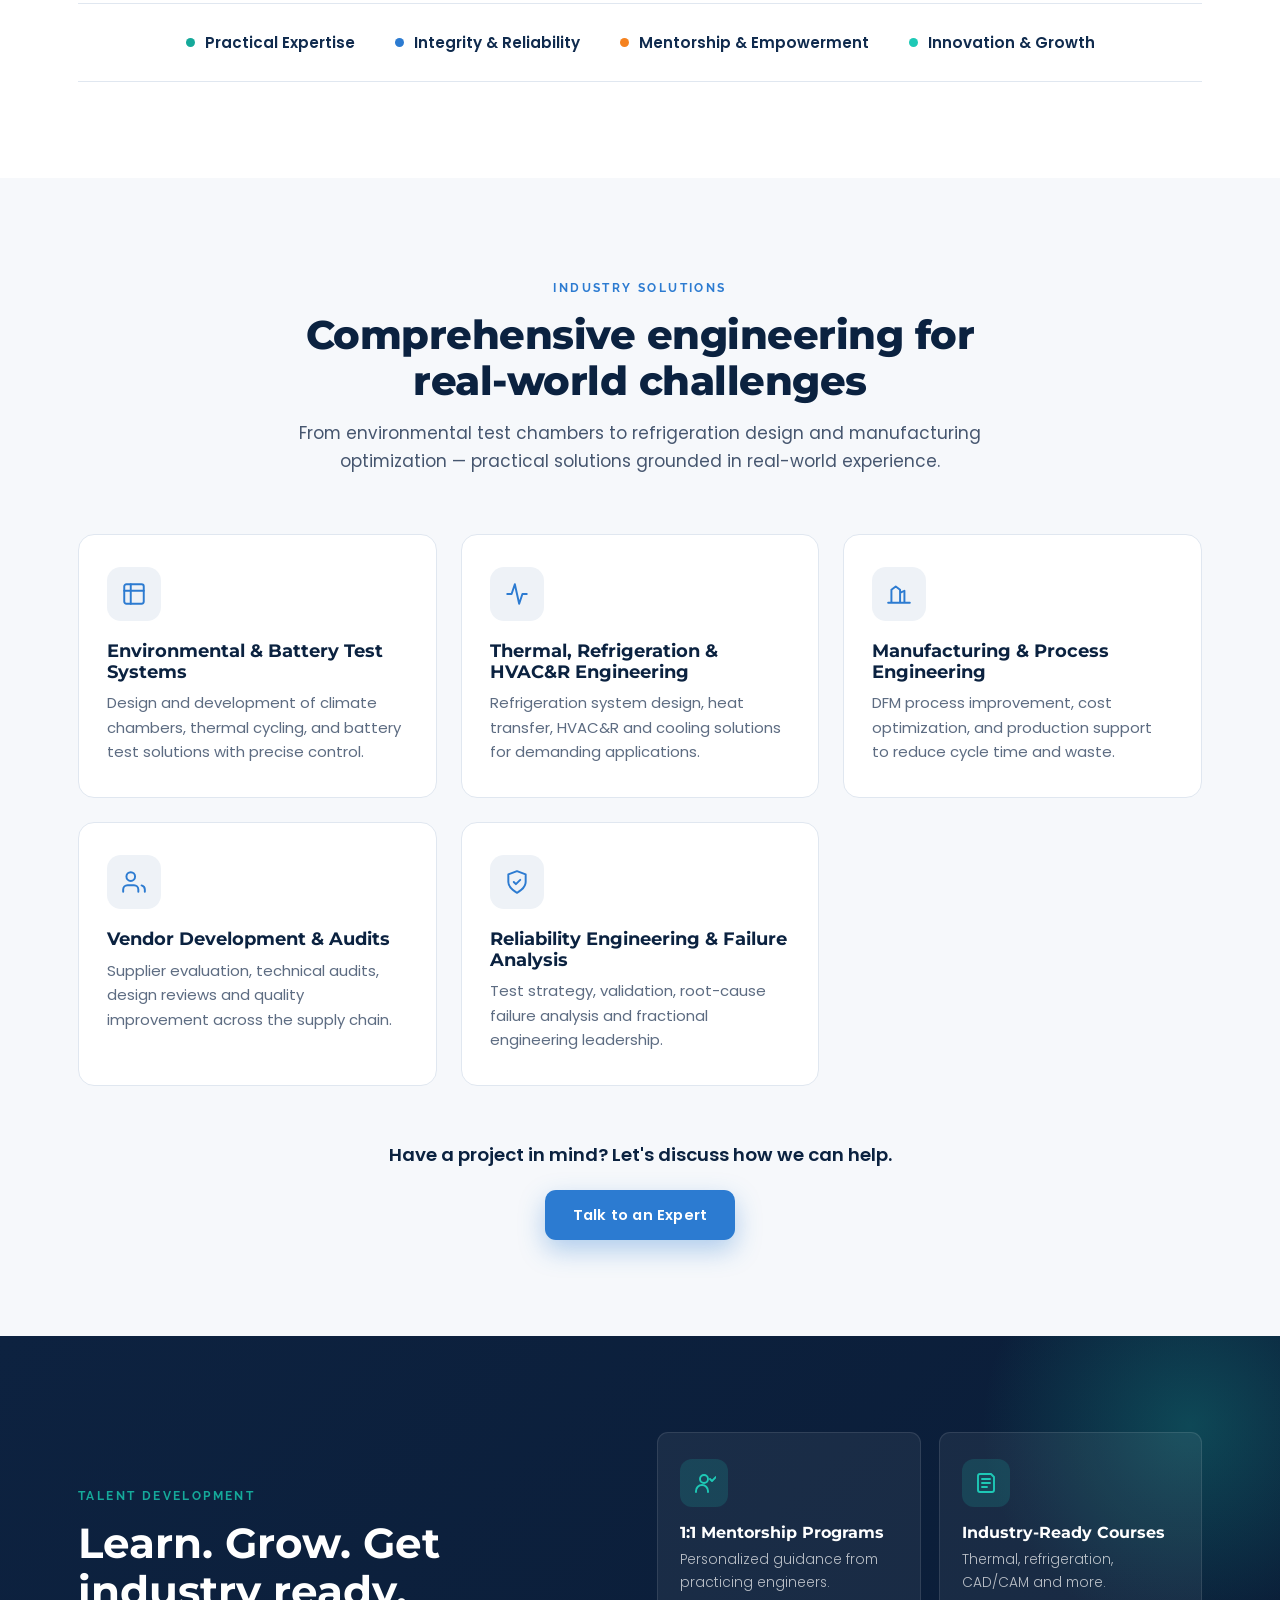
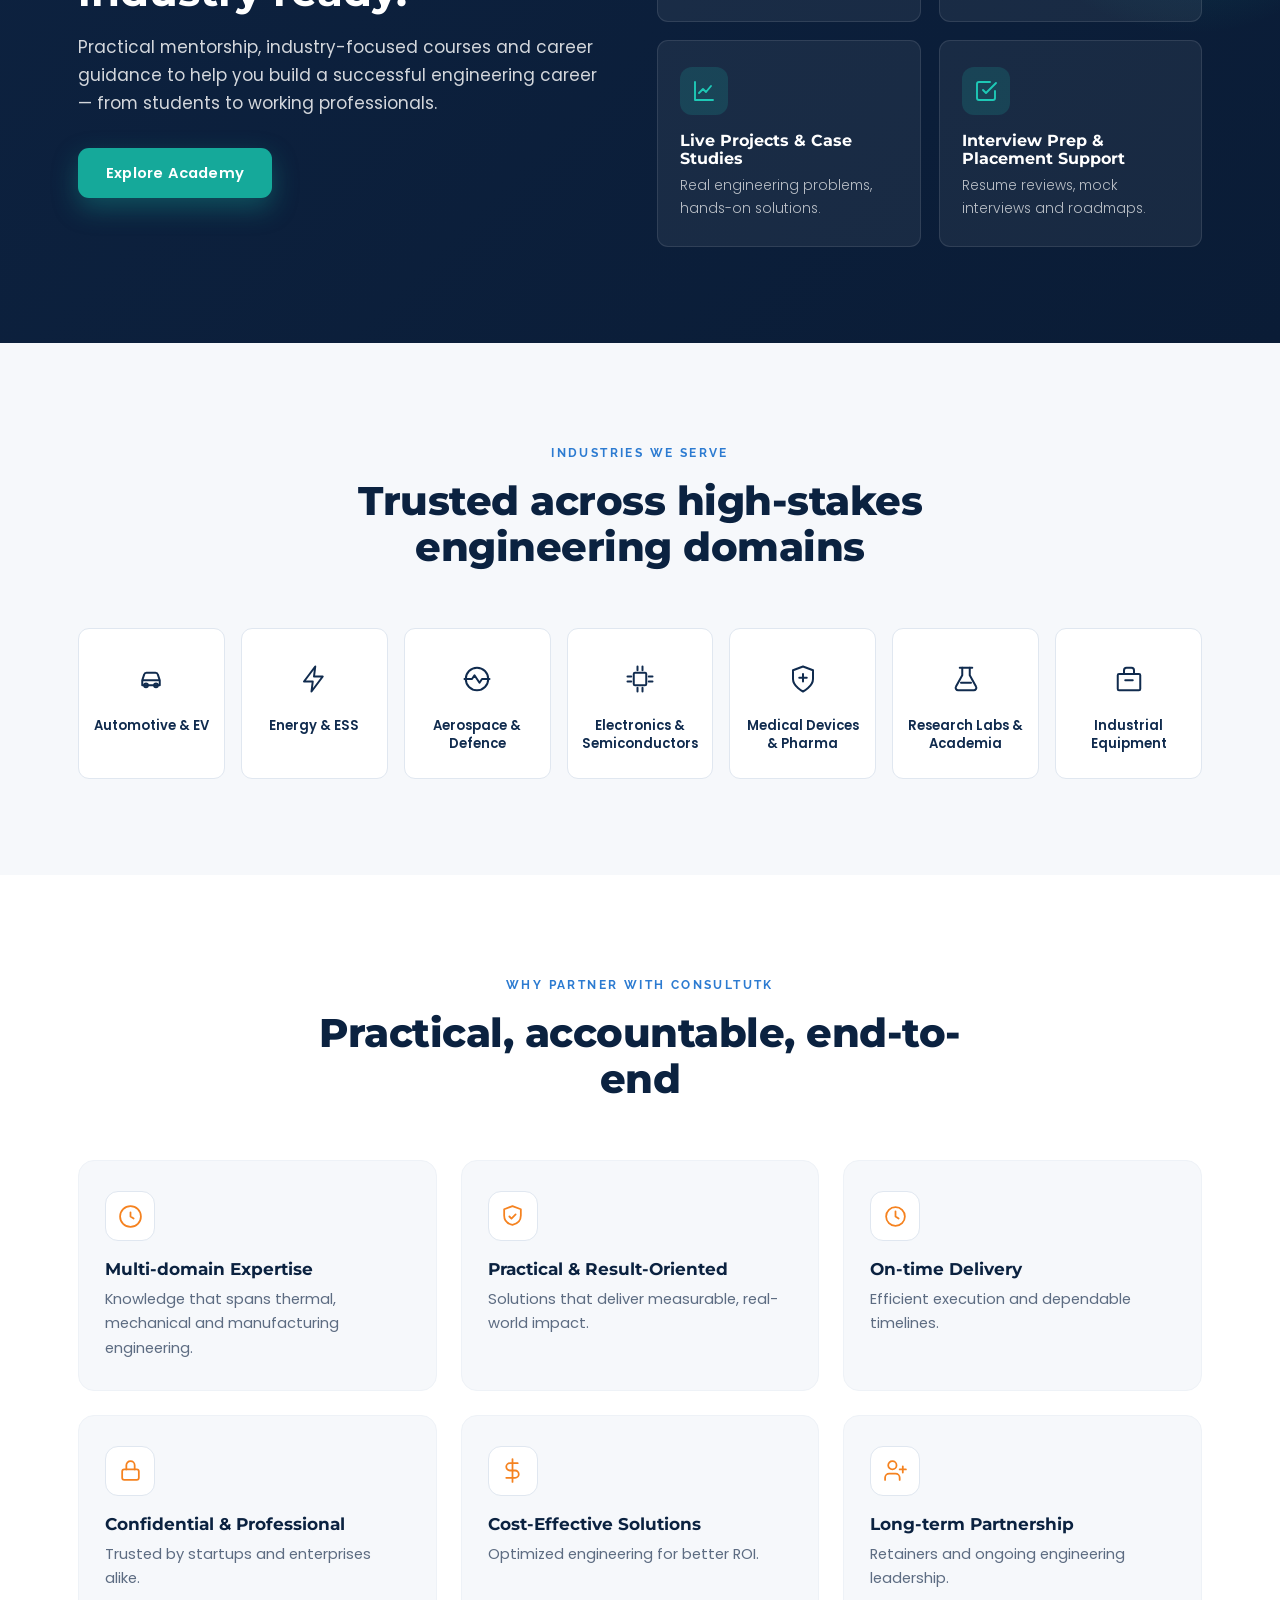
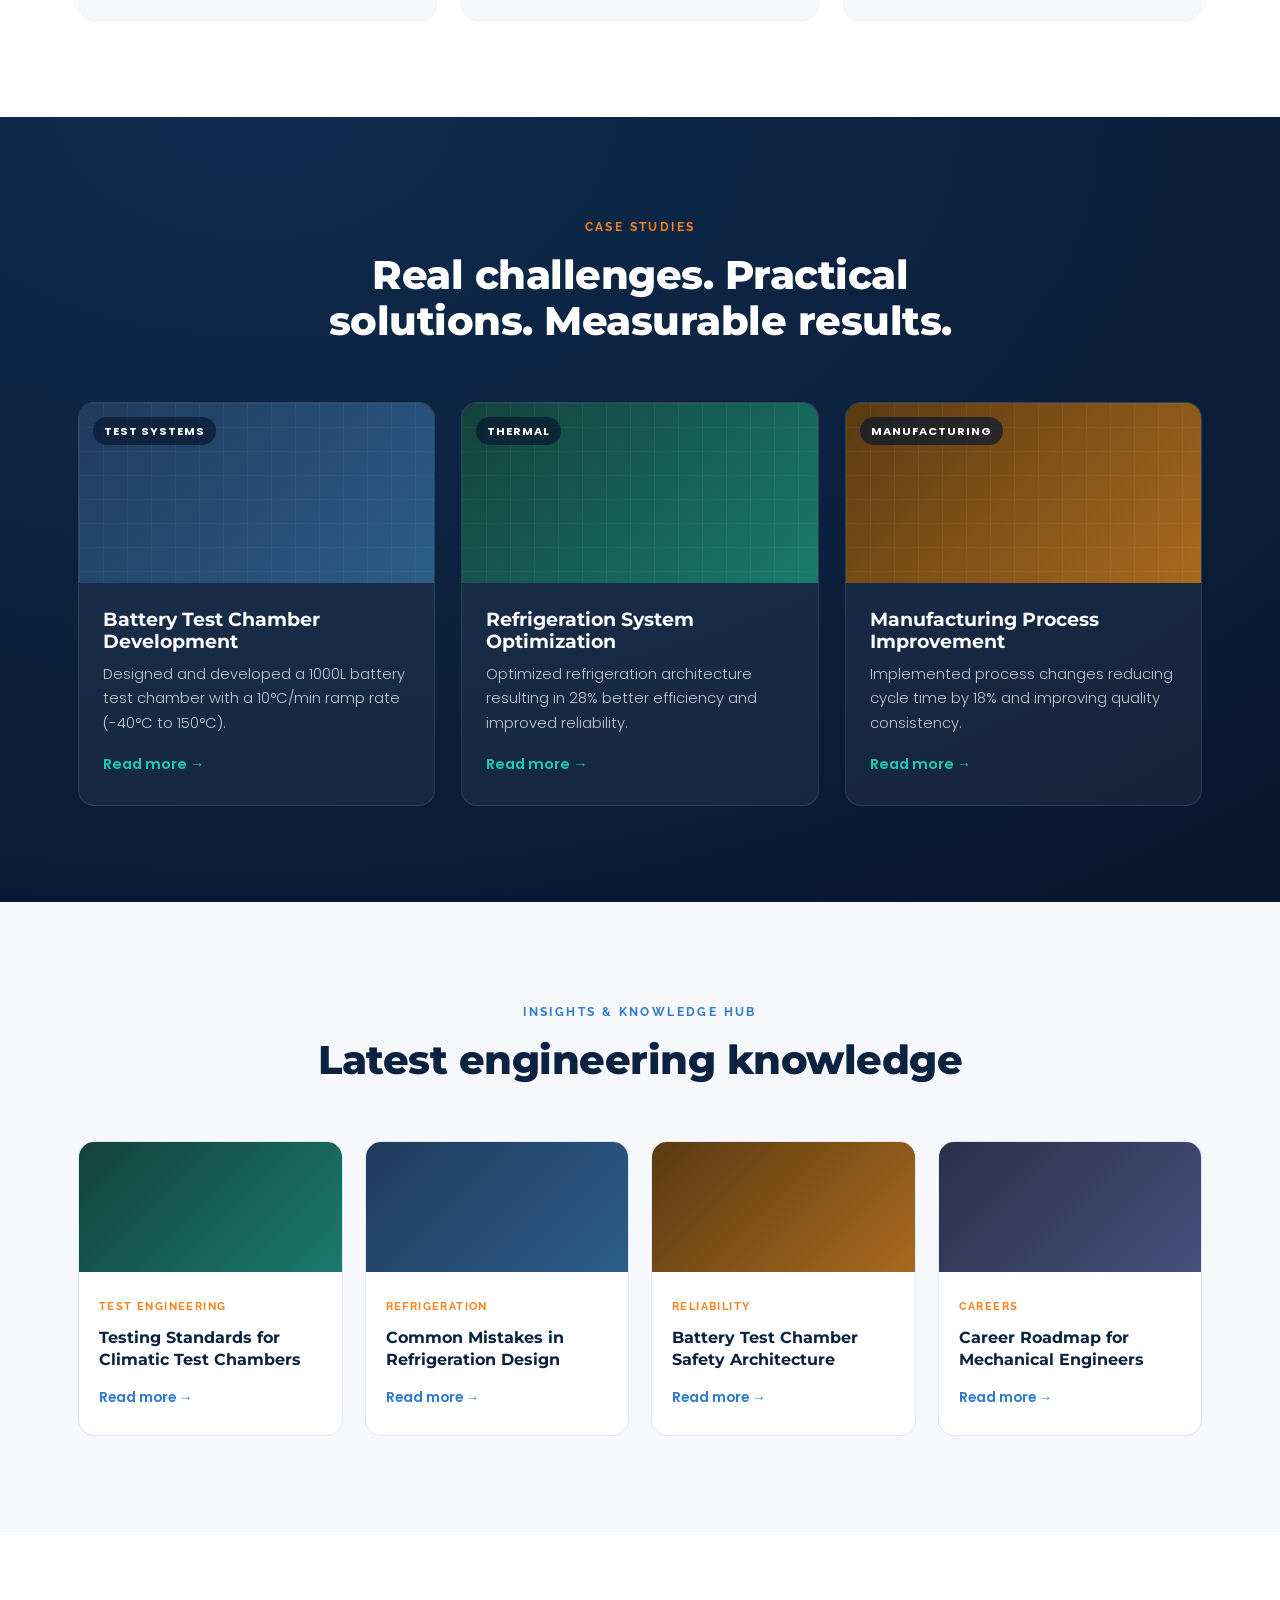
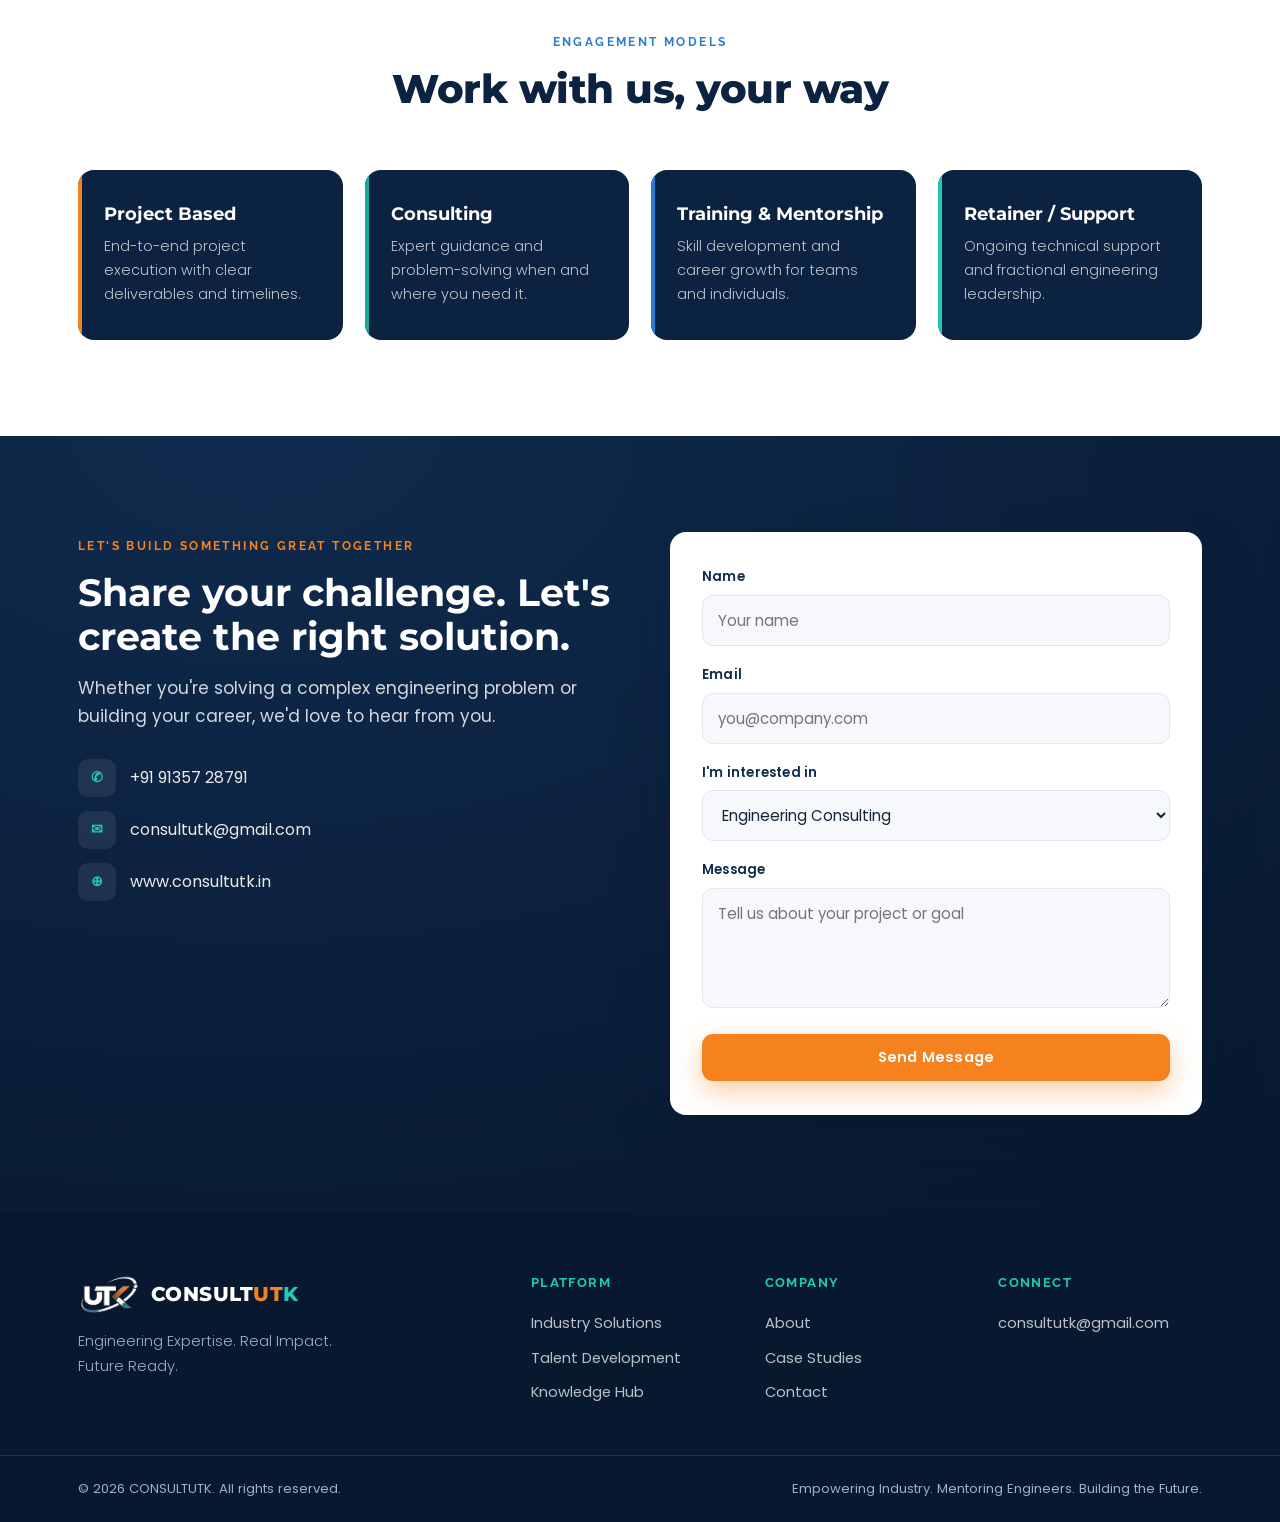
==== commit 501f7d5e: "Add files via upload" ====
--- a/index.html
+++ b/index.html
@@ -4,7 +4,7 @@
 <meta charset="UTF-8" />
 <meta name="viewport" content="width=device-width, initial-scale=1.0" />
 <title>CONSULTUTK — Engineering Solutions. Mentoring Engineers. Innovating Tomorrow.</title>
-<meta name="description" content="CONSULTUTK is a multi-disciplinary engineering platform bridging industry and academia — practical engineering consulting, an engineering academy, and an innovation hub under one umbrella." />
+<meta name="description" content="CONSULTUTK is a multi-disciplinary engineering platform bridging industry and academia — practical engineering consulting, talent development, and an innovation hub under one umbrella." />
 <link rel="preconnect" href="https://fonts.googleapis.com" />
 <link rel="preconnect" href="https://fonts.gstatic.com" crossorigin />
 <link href="https://fonts.googleapis.com/css2?family=Montserrat:wght@500;600;700;800;900&family=Poppins:wght@300;400;500;600&family=Raleway:wght@600;700&display=swap" rel="stylesheet" />
@@ -17,7 +17,7 @@
   <div class="container nav-wrap">
     <a href="#home" class="brand" aria-label="CONSULTUTK home">
       <img class="brand-mark-img" src="utk-logo.png" alt="CONSULTUTK logo" width="64" height="37" />
-      <span class="brand-text"><b>CONSULT</b><span class="brand-utk">UTK</span></span>
+      <span class="brand-text"><b>CONSULT</b><span class="brand-utk">UT</span><span class="brand-k">K</span></span>
     </a>
 
     <nav class="nav" id="nav">
@@ -40,13 +40,13 @@
 <!-- ============ HERO (BRAND MOCKUP LAYOUT) ============ -->
 <section class="brand-hero" id="home">
   <div class="container">
-    <div class="brand-hero-stack reveal">
-      <img class="brand-hero-mark" src="utk-logo.png" alt="CONSULTUTK logo" width="300" height="184" />
-      <div class="brand-hero-wordmark"><b>CONSULT</b><span class="w-ut">UT</span><span class="w-k">K</span></div>
-      <p class="brand-hero-pillars-line">
-        <span class="seg-navy">ENGINEERING SOLUTIONS</span><em class="sep-teal">|</em><span class="seg-teal">ENGINEERING ACADEMY</span><em class="sep-orange">|</em><span class="seg-orange">INNOVATION PLATFORM</span>
-      </p>
-      <p class="brand-hero-tagline">Engineering Expertise. Real Impact. Future Ready.</p>
+    <div class="brand-hero-intro reveal">
+      <h1 class="bh-title">Engineering expertise that delivers <span class="c-orange">real impact</span></h1>
+      <p class="bh-sub">CONSULTUTK bridges industry and academia — solving complex engineering challenges, mentoring the next generation of nation builders, and driving innovation for a smarter tomorrow.</p>
+      <div class="bh-actions">
+        <a href="#contact" class="btn btn-orange">Talk to an Expert</a>
+        <a href="#solutions" class="btn btn-ghost">Explore Solutions</a>
+      </div>
     </div>
 
     <div class="brand-hero-card reveal">
@@ -55,7 +55,7 @@
           <svg viewBox="0 0 24 24"><circle cx="12" cy="12" r="3"/><path d="M19.4 15a1.65 1.65 0 0 0 .33 1.82l.06.06a2 2 0 0 1-2.83 2.83l-.06-.06a1.65 1.65 0 0 0-1.82-.33 1.65 1.65 0 0 0-1 1.51V21a2 2 0 0 1-4 0v-.09A1.65 1.65 0 0 0 9 19.4a1.65 1.65 0 0 0-1.82.33l-.06.06a2 2 0 0 1-2.83-2.83l.06-.06a1.65 1.65 0 0 0 .33-1.82 1.65 1.65 0 0 0-1.51-1H3a2 2 0 0 1 0-4h.09A1.65 1.65 0 0 0 4.6 9a1.65 1.65 0 0 0-.33-1.82l-.06-.06a2 2 0 0 1 2.83-2.83l.06.06a1.65 1.65 0 0 0 1.82.33H9a1.65 1.65 0 0 0 1-1.51V3a2 2 0 0 1 4 0v.09a1.65 1.65 0 0 0 1 1.51 1.65 1.65 0 0 0 1.82-.33l.06-.06a2 2 0 0 1 2.83 2.83l-.06.06a1.65 1.65 0 0 0-.33 1.82V9a1.65 1.65 0 0 0 1.51 1H21a2 2 0 0 1 0 4h-.09a1.65 1.65 0 0 0-1.51 1z"/></svg>
         </div>
         <h3>INDUSTRY<br>SOLUTIONS</h3>
-        <p>Engineering consulting for complex challenges</p>
+        <p>Solve engineering and business challenges</p>
       </article>
 
       <span class="bp-divider" aria-hidden="true"></span>
@@ -64,8 +64,8 @@
         <div class="bp-icon bp-teal">
           <svg viewBox="0 0 24 24"><path d="M12 3 2 8l10 5 10-5-10-5Z"/><path d="M6 10.5V16c0 1.5 2.7 3 6 3s6-1.5 6-3v-5.5"/></svg>
         </div>
-        <h3>ENGINEERING<br>ACADEMY</h3>
-        <p>Mentorship, training &amp; career guidance</p>
+        <h3>TALENT<br>DEVELOPMENT</h3>
+        <p>Build future-ready talent through mentorship, training &amp; career guidance</p>
       </article>
 
       <span class="bp-divider" aria-hidden="true"></span>
@@ -74,8 +74,8 @@
         <div class="bp-icon bp-orange">
           <svg viewBox="0 0 24 24"><path d="M9 18h6M10 21h4M12 2a7 7 0 0 0-4 12.7c.6.5 1 1.3 1 2.1h6c0-.8.4-1.6 1-2.1A7 7 0 0 0 12 2Z"/></svg>
         </div>
-        <h3>INNOVATION<br>PLATFORM</h3>
-        <p>Knowledge, insights &amp; community for growth</p>
+        <h3>INNOVATION<br>HUB</h3>
+        <p>Foster research, collaboration, thought leadership &amp; breakthrough ideas</p>
       </article>
     </div>
   </div>
@@ -85,9 +85,8 @@
 <section class="pillars section" id="about">
   <div class="container">
     <div class="section-head reveal">
-      <span class="kicker">Brand Essence</span>
-      <h2>One platform. Three engines of impact.</h2>
-      <p class="lead">CONSULTUTK is a multi-disciplinary engineering platform that bridges industry and academia. We deliver practical solutions for businesses, mentor the next generation of engineers, and drive innovation for a smarter tomorrow.</p>
+      <h2>One platform, three engines of impact</h2>
+      <p class="lead">CONSULTUTK is a multi-disciplinary engineering platform that bridges industry and academia. We deliver practical solutions for businesses, mentor the next generation of nation builders, and drive innovation for a smarter tomorrow.</p>
     </div>
 
     <div class="pillar-grid">
@@ -106,7 +105,7 @@
         <div class="pillar-icon icon-blue">
           <svg viewBox="0 0 24 24"><path d="M12 3 2 8l10 5 10-5-10-5Z"/><path d="M6 10.5V16c0 1.5 2.7 3 6 3s6-1.5 6-3v-5.5"/></svg>
         </div>
-        <h3>Engineering Academy</h3>
+        <h3>Talent Development</h3>
         <p>Student mentorship, training and career guidance — from school to college, building industry-ready talent through hands-on learning.</p>
         <a href="#academy" class="pillar-link">Explore academy →</a>
       </article>
@@ -116,7 +115,7 @@
         <div class="pillar-icon icon-orange">
           <svg viewBox="0 0 24 24"><path d="M9 18h6M10 21h4M12 2a7 7 0 0 0-4 12.7c.6.5 1 1.3 1 2.1h6c0-.8.4-1.6 1-2.1A7 7 0 0 0 12 2Z"/></svg>
         </div>
-        <h3>Innovation Platform</h3>
+        <h3>Innovation Hub</h3>
         <p>Knowledge sharing, community and resources — blogs, case studies, calculators, webinars and tools for growth.</p>
         <a href="#insights" class="pillar-link">Browse knowledge →</a>
       </article>
@@ -189,7 +188,7 @@
 <section class="academy section" id="academy">
   <div class="container academy-inner">
     <div class="academy-copy reveal">
-      <span class="kicker kicker-teal">Engineering Academy</span>
+      <span class="kicker kicker-teal">Talent Development</span>
       <h2>Learn. Grow. Get industry ready.</h2>
       <p class="lead">Practical mentorship, industry-focused courses and career guidance to help you build a successful engineering career — from students to working professionals.</p>
       <a href="#contact" class="btn btn-teal">Explore Academy</a>
@@ -361,10 +360,9 @@
       <h2>Share your challenge. Let's create the right solution.</h2>
       <p class="lead">Whether you're solving a complex engineering problem or building your career, we'd love to hear from you.</p>
       <ul class="contact-list">
-        <li><span class="ci">✆</span> +91 12345 67890</li>
-        <li><span class="ci">✉</span> info@consultutk.in</li>
+        <li><span class="ci">✆</span> +91 91357 28791</li>
+        <li><span class="ci">✉</span> consultutk@gmail.com</li>
         <li><span class="ci">⊕</span> www.consultutk.in</li>
-        <li><span class="ci">in</span> linkedin.com/company/consultutk</li>
       </ul>
     </div>
 
@@ -374,7 +372,7 @@
       <div class="field"><label for="topic">I'm interested in</label>
         <select id="topic" name="topic">
           <option>Engineering Consulting</option>
-          <option>Engineering Academy</option>
+          <option>Talent Development</option>
           <option>Training &amp; Workshops</option>
           <option>Partnership</option>
         </select>
@@ -392,14 +390,14 @@
     <div class="footer-brand">
       <a href="#home" class="brand brand-footer">
         <img class="brand-mark-img" src="utk-logo-light.png" alt="CONSULTUTK logo" width="62" height="36" />
-        <span class="brand-text"><b>CONSULT</b><span class="brand-utk">UTK</span></span>
+        <span class="brand-text"><b>CONSULT</b><span class="brand-utk">UT</span><span class="brand-k">K</span></span>
       </a>
       <p class="footer-tag">Engineering Expertise. Real Impact. Future Ready.</p>
     </div>
     <div class="footer-cols">
-      <div><h5>Platform</h5><a href="#solutions">Industry Solutions</a><a href="#academy">Engineering Academy</a><a href="#insights">Knowledge Hub</a></div>
+      <div><h5>Platform</h5><a href="#solutions">Industry Solutions</a><a href="#academy">Talent Development</a><a href="#insights">Knowledge Hub</a></div>
       <div><h5>Company</h5><a href="#about">About</a><a href="#case-studies">Case Studies</a><a href="#contact">Contact</a></div>
-      <div><h5>Connect</h5><a href="mailto:info@consultutk.in">info@consultutk.in</a><a href="#">LinkedIn</a><a href="#">YouTube</a></div>
+      <div><h5>Connect</h5><a href="mailto:consultutk@gmail.com">consultutk@gmail.com</a></div>
     </div>
   </div>
   <div class="footer-bottom">
--- a/styles.css
+++ b/styles.css
@@ -60,6 +60,8 @@
 .brand-text{font-family:'Montserrat',sans-serif;font-weight:800;font-size:1.28rem;letter-spacing:.5px;color:var(--white);transition:color .3s}
 .brand-text b{font-weight:800}
 .brand-utk{color:var(--orange)}
+.brand-k{color:var(--teal)}
+.brand-footer .brand-text .brand-k{color:var(--teal-bright)}
 .scrolled .brand-text{color:var(--navy-800)}
 
 .nav{display:flex;align-items:center;gap:6px}
@@ -95,6 +97,8 @@
 .btn-orange{background:var(--orange);color:#fff;box-shadow:0 10px 26px rgba(245,130,31,.4)}
 .btn-orange:hover{background:var(--orange-dark);transform:translateY(-2px)}
 .btn-block{width:100%}
+.btn-ghost{background:#fff;color:var(--navy-800);border:1.5px solid var(--gray-200);box-shadow:var(--shadow-sm)}
+.btn-ghost:hover{border-color:var(--navy-700);transform:translateY(-2px);box-shadow:var(--shadow-md)}
 
 /* ============ HERO ============ */
 .hero{
@@ -154,7 +158,7 @@
 .kicker-orange{color:var(--orange)}
 .section-head h2{font-size:clamp(1.7rem,3.4vw,2.5rem);font-weight:800;letter-spacing:-.5px}
 .section-head-light h2,.section-head-light .lead{color:#fff}
-.lead{color:var(--muted);font-size:1.06rem;font-weight:300}
+.lead{color:#46566f;font-size:1.06rem;font-weight:400}
 .section-head-light .lead{color:rgba(255,255,255,.8)}
 
 /* ============ PILLARS ============ */
@@ -389,6 +393,25 @@
 }
 .brand-hero .container{display:flex;flex-direction:column;align-items:center}
 
+/* Hero intro copy */
+.brand-hero-intro{text-align:center;max-width:780px;margin:0 auto 46px}
+.bh-eyebrow{
+  display:inline-block;font-family:'Raleway',sans-serif;font-weight:700;
+  font-size:.74rem;letter-spacing:2.2px;text-transform:uppercase;color:var(--teal);
+  background:rgba(21,169,154,.08);border:1px solid rgba(21,169,154,.25);
+  padding:7px 16px;border-radius:30px;margin-bottom:22px;
+}
+.bh-title{
+  font-family:'Montserrat',sans-serif;font-weight:900;
+  font-size:clamp(2rem,4.4vw,3.2rem);line-height:1.12;
+  letter-spacing:-1px;color:var(--navy-800);margin-bottom:18px;
+}
+.bh-sub{color:#46566f;font-size:clamp(1rem,1.4vw,1.12rem);line-height:1.7;margin-bottom:30px}
+.bh-actions{display:flex;gap:14px;justify-content:center;flex-wrap:wrap}
+
+/* Keep the about headline on one line on desktop */
+#about .section-head{max-width:980px}
+
 /* Logo lockup */
 .brand-hero-stack{display:flex;flex-direction:column;align-items:center;text-align:center;max-width:760px}
 .brand-hero-mark{width:clamp(220px,32vw,300px);height:auto;margin-bottom:8px}
@@ -441,7 +464,7 @@
   line-height:1.25;margin-bottom:11px;
 }
 .brand-pillar p{
-  color:rgba(255,255,255,.66);font-size:.82rem;
+  color:rgba(255,255,255,.85);font-size:.82rem;
   font-weight:300;line-height:1.55;max-width:200px;
 }
 
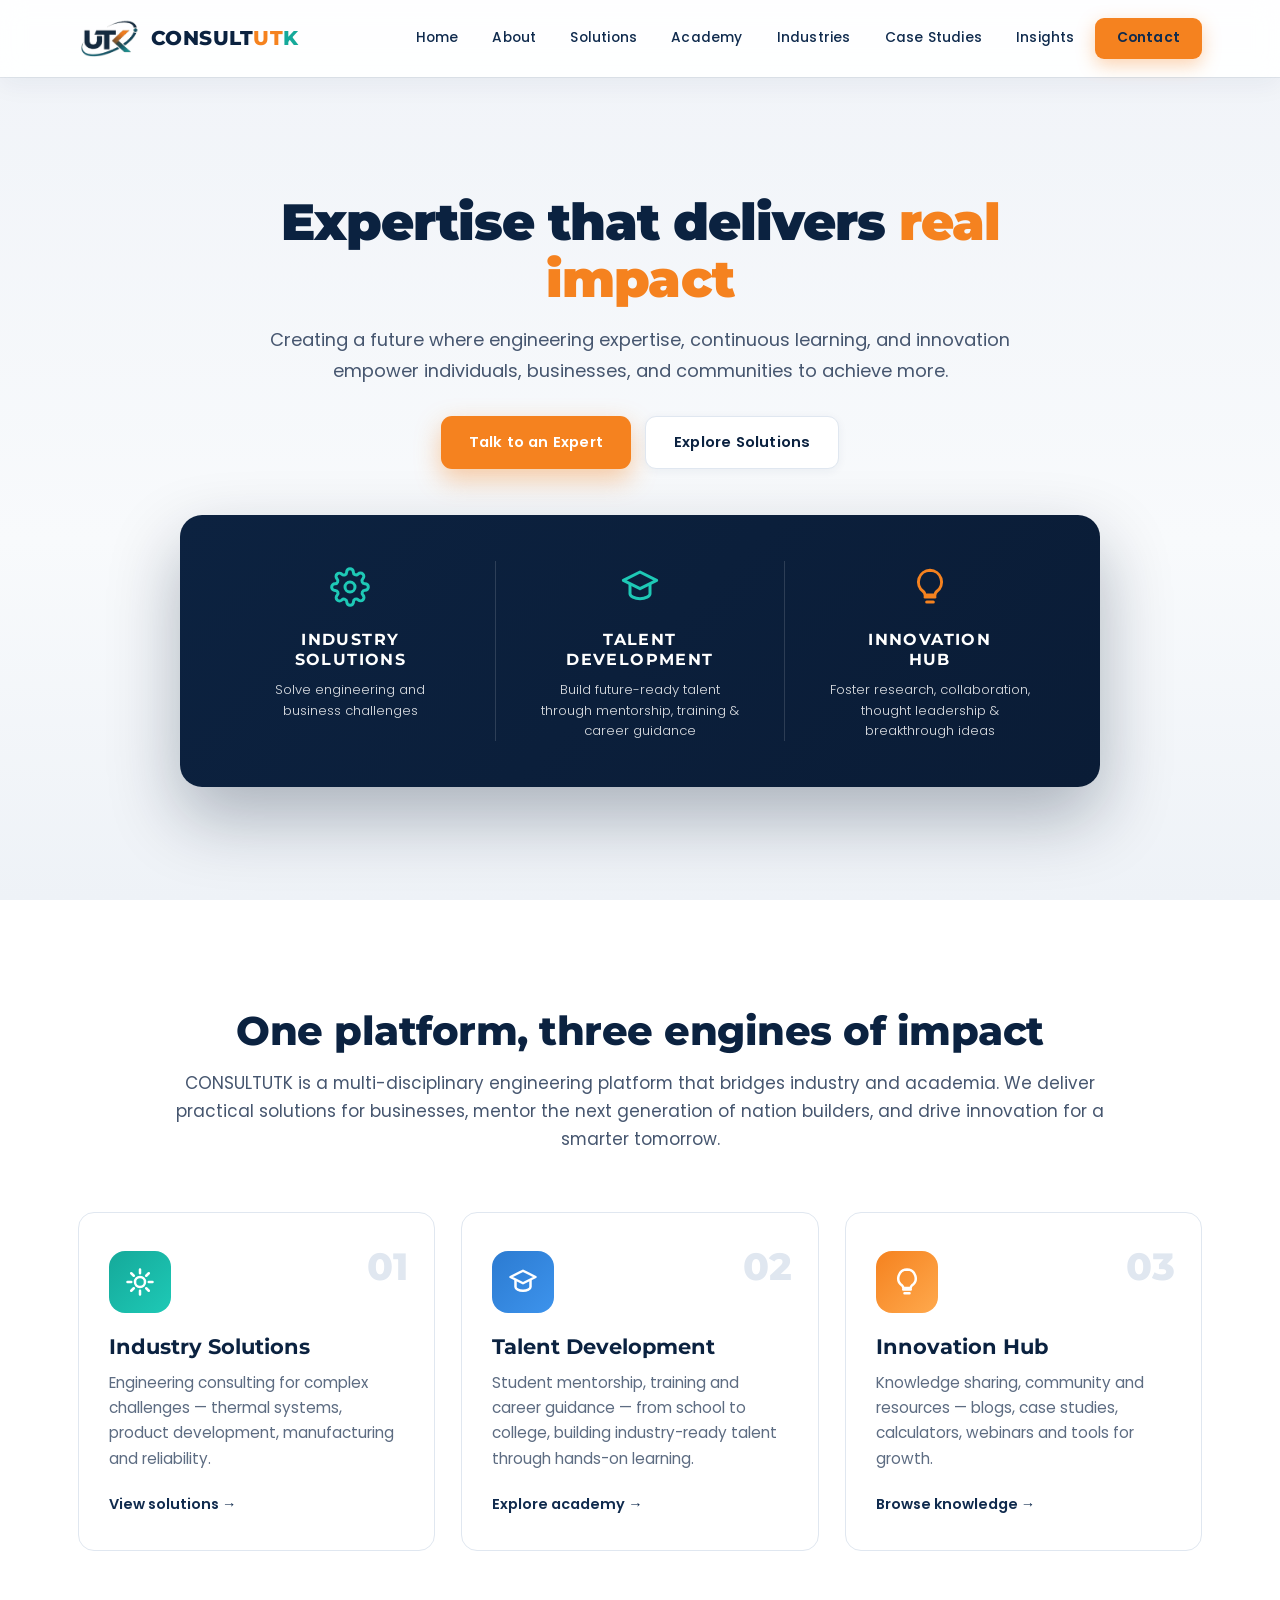
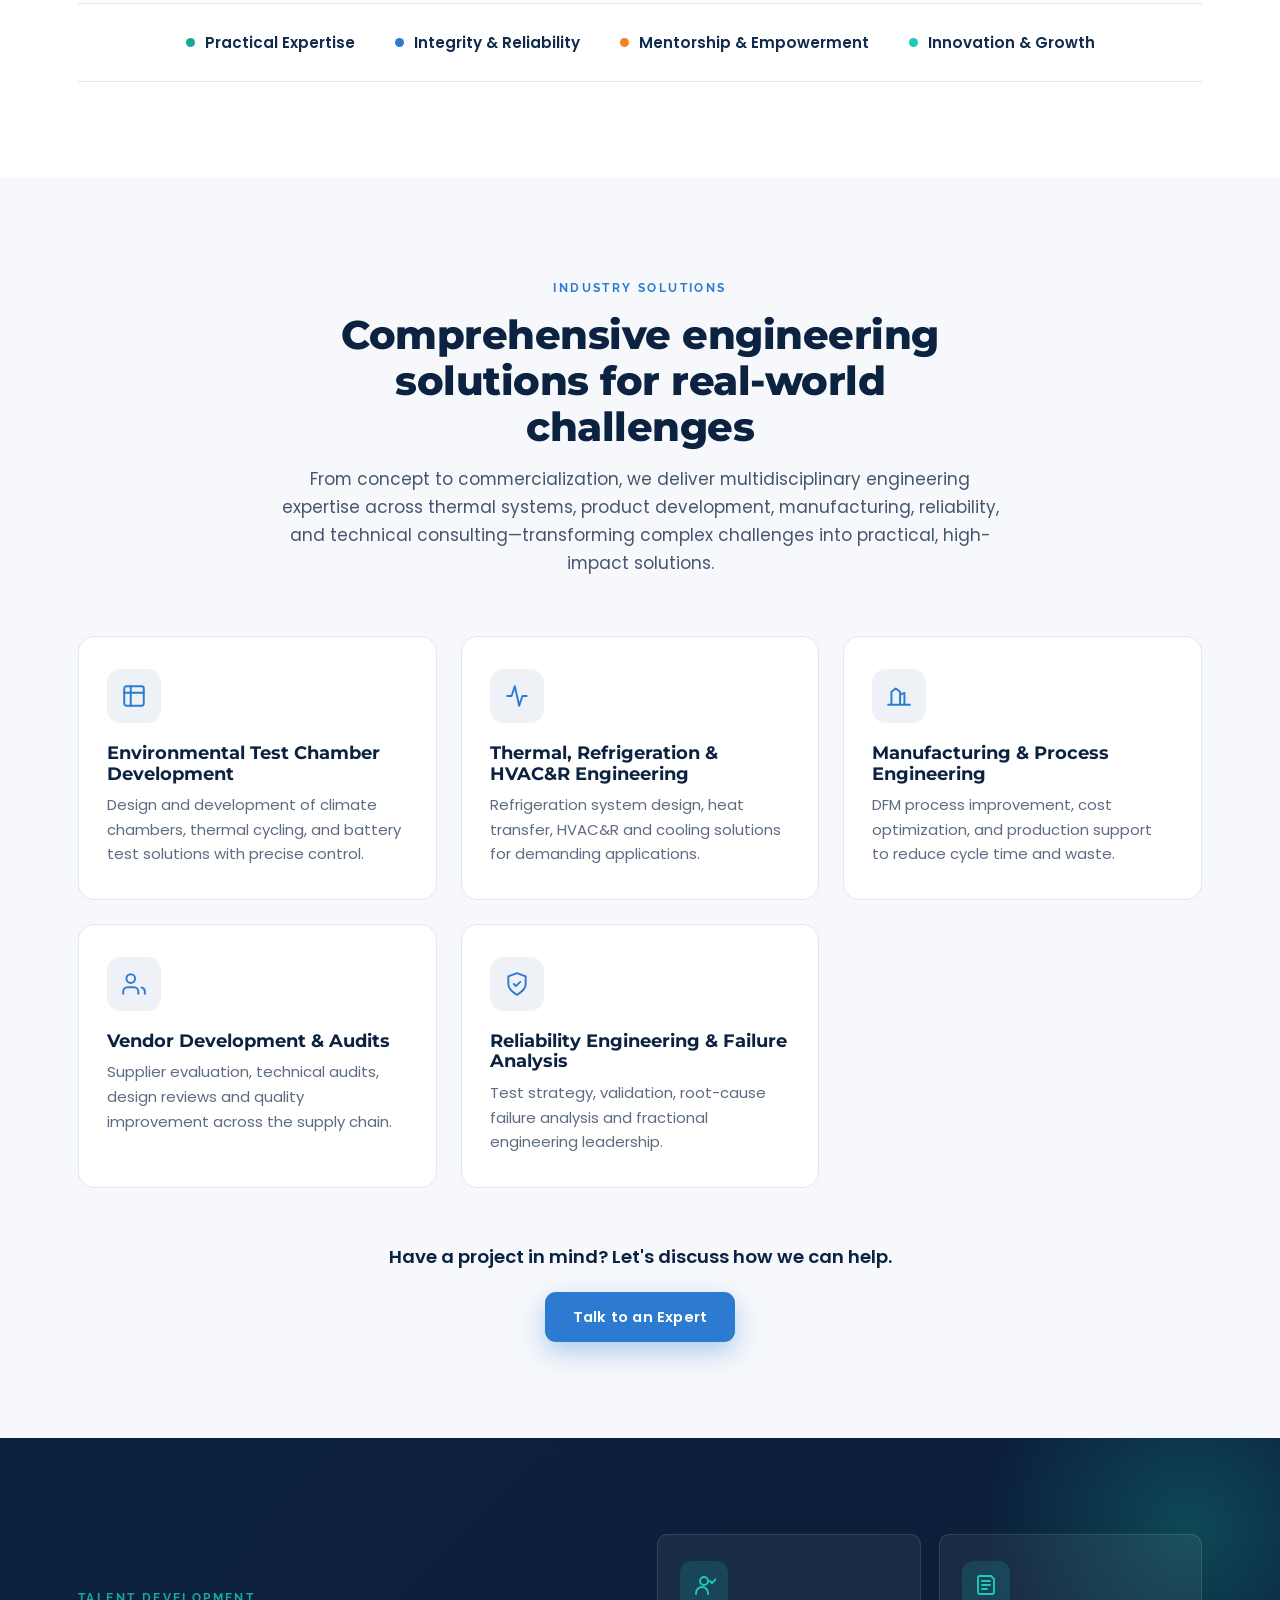
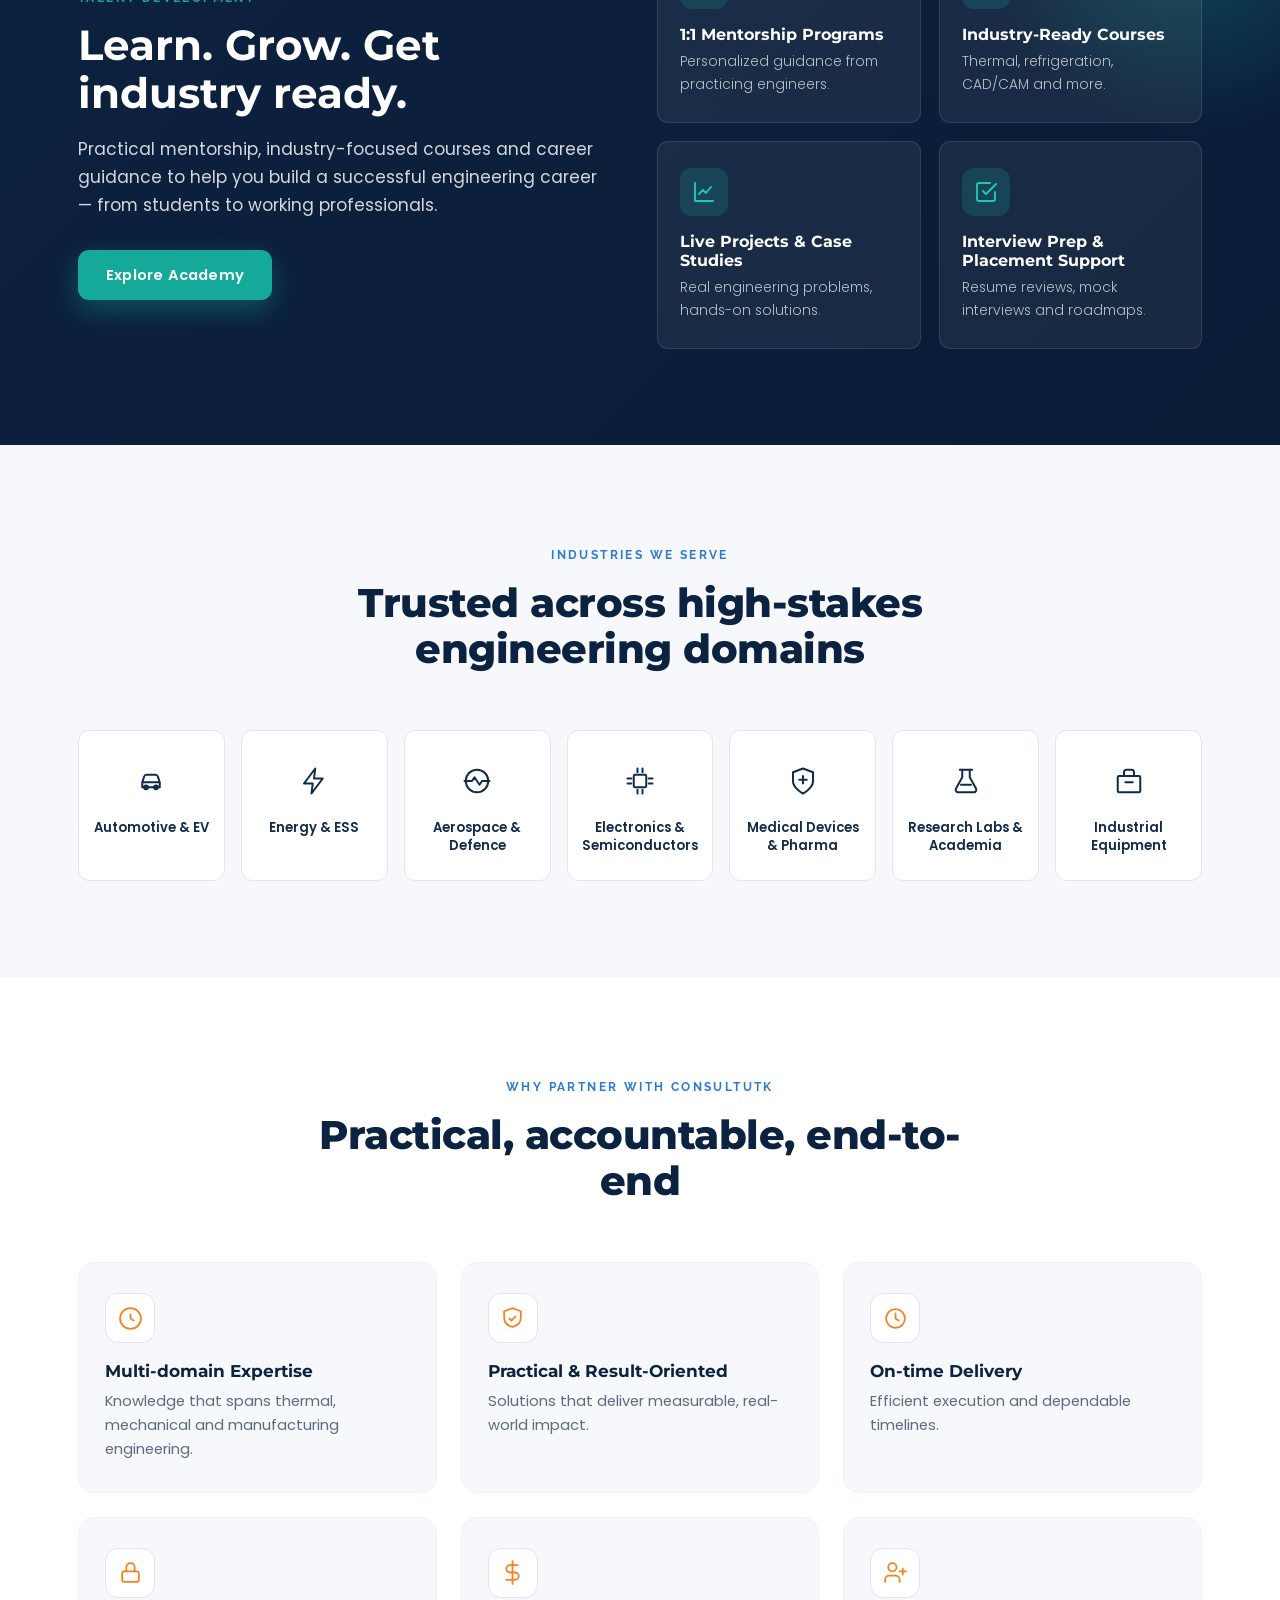
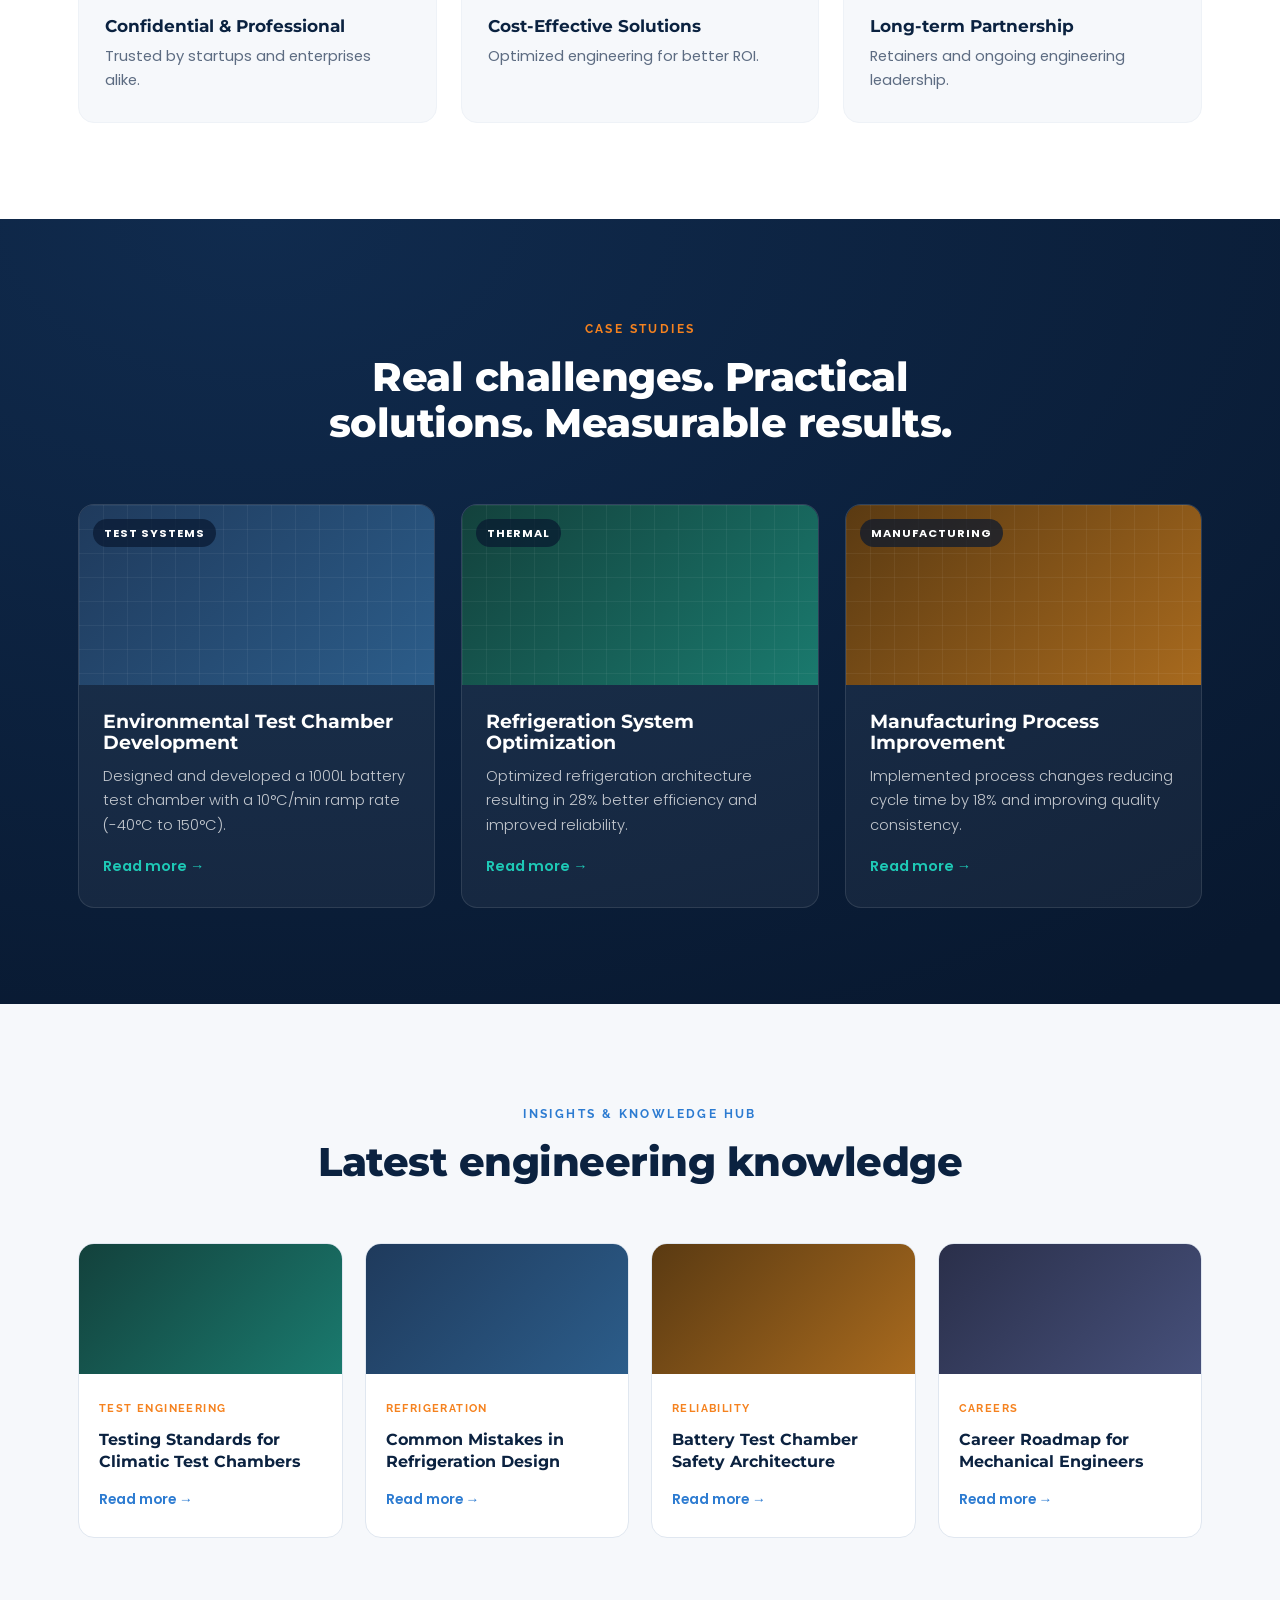
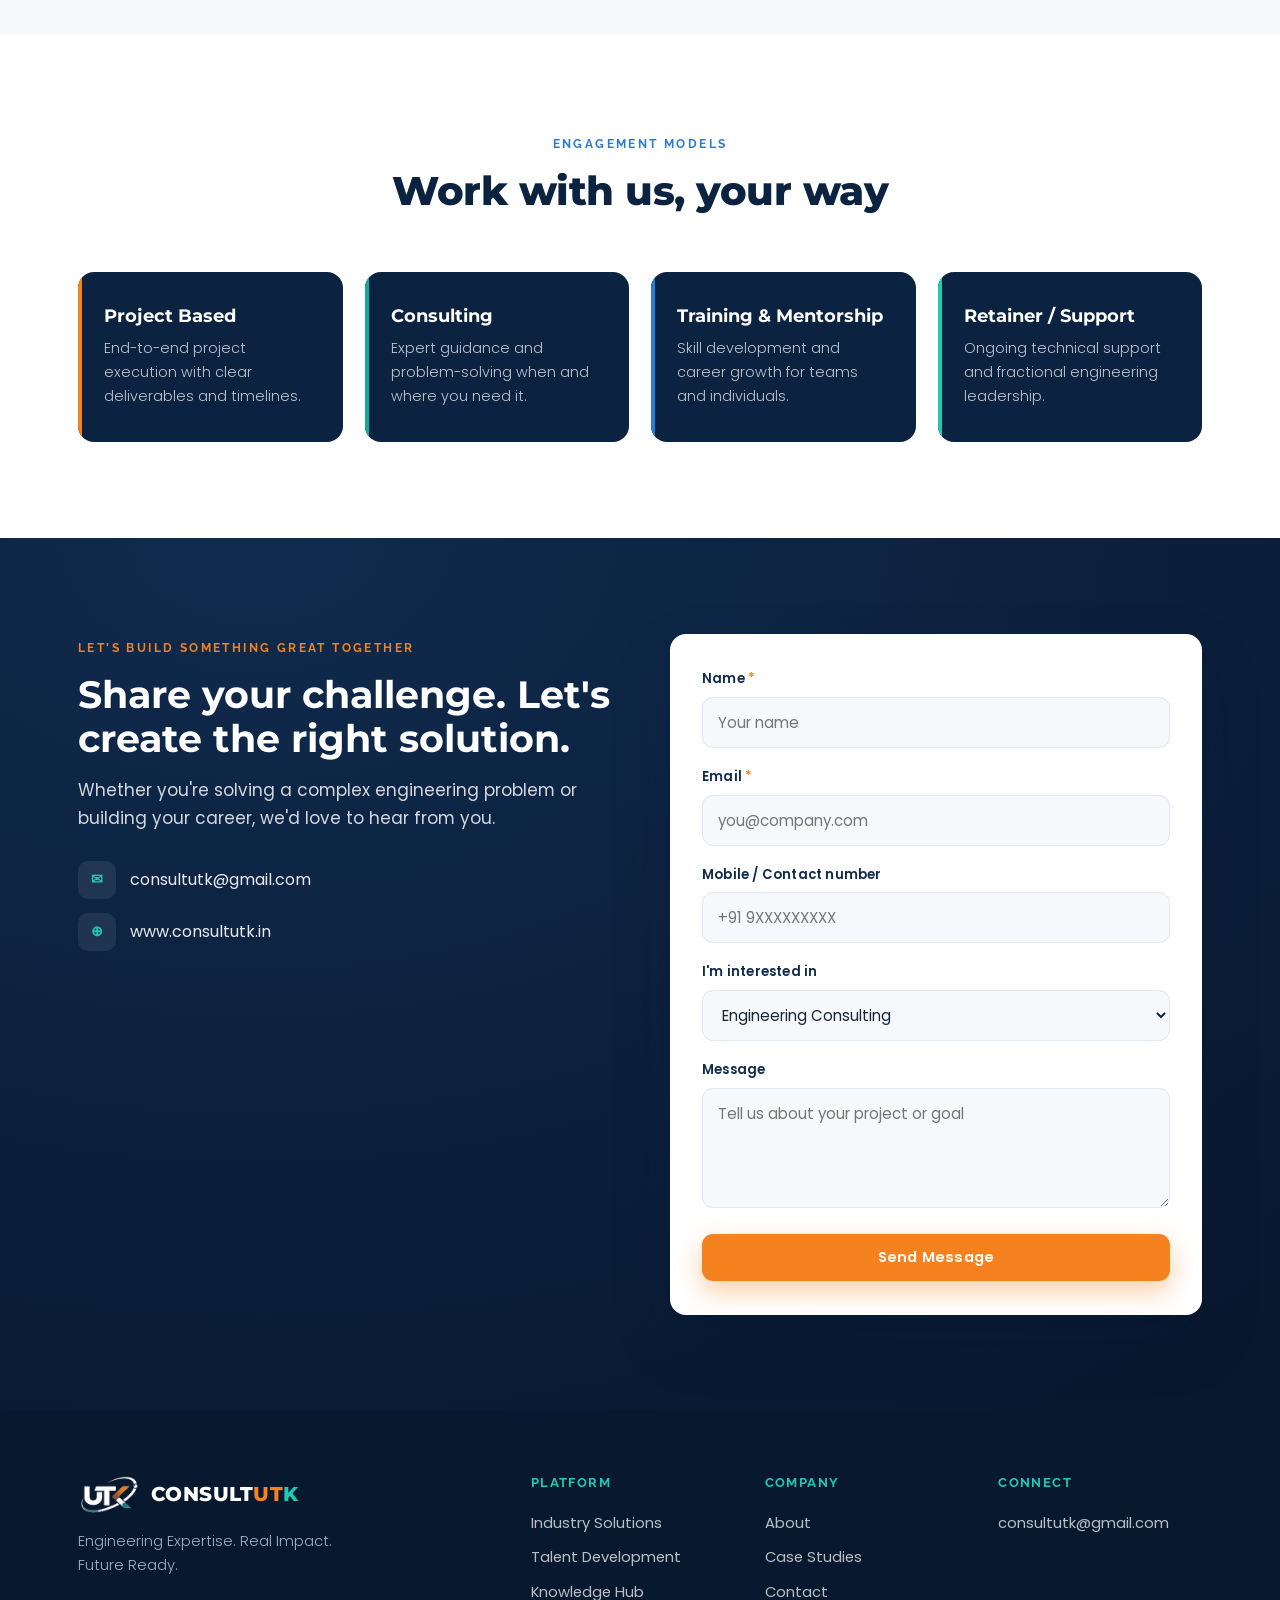
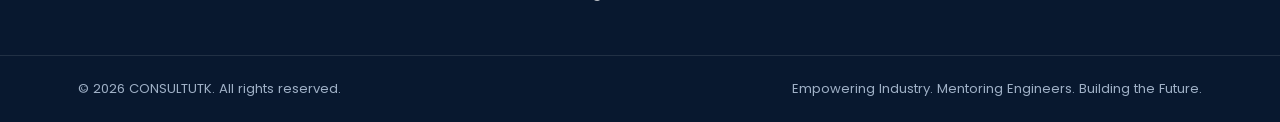
==== commit d154bcfe: "Add files via upload" ====
--- a/index.html
+++ b/index.html
@@ -41,8 +41,8 @@
 <section class="brand-hero" id="home">
   <div class="container">
     <div class="brand-hero-intro reveal">
-      <h1 class="bh-title">Engineering expertise that delivers <span class="c-orange">real impact</span></h1>
-      <p class="bh-sub">CONSULTUTK bridges industry and academia — solving complex engineering challenges, mentoring the next generation of nation builders, and driving innovation for a smarter tomorrow.</p>
+      <h1 class="bh-title">Expertise that delivers <span class="c-orange">real impact</span></h1>
+      <p class="bh-sub">Creating a future where engineering expertise, continuous learning, and innovation empower individuals, businesses, and communities to achieve more.</p>
       <div class="bh-actions">
         <a href="#contact" class="btn btn-orange">Talk to an Expert</a>
         <a href="#solutions" class="btn btn-ghost">Explore Solutions</a>
@@ -135,8 +135,8 @@
   <div class="container">
     <div class="section-head reveal">
       <span class="kicker">Industry Solutions</span>
-      <h2>Comprehensive engineering for real-world challenges</h2>
-      <p class="lead">From environmental test chambers to refrigeration design and manufacturing optimization — practical solutions grounded in real-world experience.</p>
+      <h2>Comprehensive engineering solutions for real-world challenges</h2>
+      <p class="lead">From concept to commercialization, we deliver multidisciplinary engineering expertise across thermal systems, product development, manufacturing, reliability, and technical consulting—transforming complex challenges into practical, high-impact solutions.</p>
     </div>
 
     <div class="card-grid">
@@ -144,7 +144,7 @@
         <div class="svc-icon">
           <svg viewBox="0 0 24 24"><rect x="3" y="3" width="18" height="18" rx="2"/><path d="M3 9h18M9 3v18"/></svg>
         </div>
-        <h3>Environmental &amp; Battery Test Systems</h3>
+        <h3>Environmental Test Chamber Development</h3>
         <p>Design and development of climate chambers, thermal cycling, and battery test solutions with precise control.</p>
       </article>
       <article class="svc-card reveal">
@@ -267,7 +267,7 @@
       <article class="case-card reveal">
         <div class="case-thumb thumb-1"><span class="case-tag">Test Systems</span></div>
         <div class="case-body">
-          <h3>Battery Test Chamber Development</h3>
+          <h3>Environmental Test Chamber Development</h3>
           <p>Designed and developed a 1000L battery test chamber with a 10&deg;C/min ramp rate (-40&deg;C to 150&deg;C).</p>
           <a href="#contact" class="case-link">Read more →</a>
         </div>
@@ -360,15 +360,22 @@
       <h2>Share your challenge. Let's create the right solution.</h2>
       <p class="lead">Whether you're solving a complex engineering problem or building your career, we'd love to hear from you.</p>
       <ul class="contact-list">
-        <li><span class="ci">✆</span> +91 91357 28791</li>
         <li><span class="ci">✉</span> consultutk@gmail.com</li>
         <li><span class="ci">⊕</span> www.consultutk.in</li>
       </ul>
     </div>
 
     <form class="contact-form reveal" id="contactForm" novalidate>
-      <div class="field"><label for="name">Name</label><input id="name" name="name" type="text" required placeholder="Your name" /></div>
-      <div class="field"><label for="email">Email</label><input id="email" name="email" type="email" required placeholder="you@company.com" /></div>
+      <!-- Web3Forms: paste your access key below (get it free at https://web3forms.com using consultutk@gmail.com) -->
+      <input type="hidden" name="access_key" value="YOUR_ACCESS_KEY_HERE" />
+      <input type="hidden" name="subject" value="New enquiry from CONSULTUTK website" />
+      <input type="hidden" name="from_name" value="CONSULTUTK Website" />
+      <!-- Honeypot spam trap (leave empty / hidden) -->
+      <input type="checkbox" name="botcheck" tabindex="-1" autocomplete="off" style="display:none" aria-hidden="true" />
+
+      <div class="field"><label for="name">Name <span class="req" aria-hidden="true">*</span></label><input id="name" name="name" type="text" required placeholder="Your name" /></div>
+      <div class="field"><label for="email">Email <span class="req" aria-hidden="true">*</span></label><input id="email" name="email" type="email" required placeholder="you@company.com" /></div>
+      <div class="field"><label for="mobile">Mobile / Contact number</label><input id="mobile" name="mobile" type="tel" placeholder="+91 9XXXXXXXXX" /></div>
       <div class="field"><label for="topic">I'm interested in</label>
         <select id="topic" name="topic">
           <option>Engineering Consulting</option>
@@ -377,9 +384,9 @@
           <option>Partnership</option>
         </select>
       </div>
-      <div class="field"><label for="message">Message</label><textarea id="message" name="message" rows="4" required placeholder="Tell us about your project or goal"></textarea></div>
+      <div class="field"><label for="message">Message</label><textarea id="message" name="message" rows="4" placeholder="Tell us about your project or goal"></textarea></div>
       <button type="submit" class="btn btn-orange btn-block">Send Message</button>
-      <p class="form-note" id="formNote" hidden>Thanks — your message is ready. Connect a form handler (e.g. Formspree) to receive submissions.</p>
+      <p class="form-note" id="formNote" hidden></p>
     </form>
   </div>
 </section>
--- a/styles.css
+++ b/styles.css
@@ -300,6 +300,7 @@
 .contact-form{background:#fff;border-radius:var(--radius);padding:34px 32px;box-shadow:var(--shadow-lg)}
 .field{margin-bottom:18px}
 .field label{display:block;font-size:.82rem;font-weight:600;color:var(--navy-700);margin-bottom:7px;letter-spacing:.2px}
+.field label .req{color:var(--orange)}
 .field input,.field select,.field textarea{
   width:100%;padding:13px 15px;border:1.5px solid var(--gray-200);border-radius:11px;
   font-family:'Poppins',sans-serif;font-size:.94rem;color:var(--ink);background:var(--gray-50);
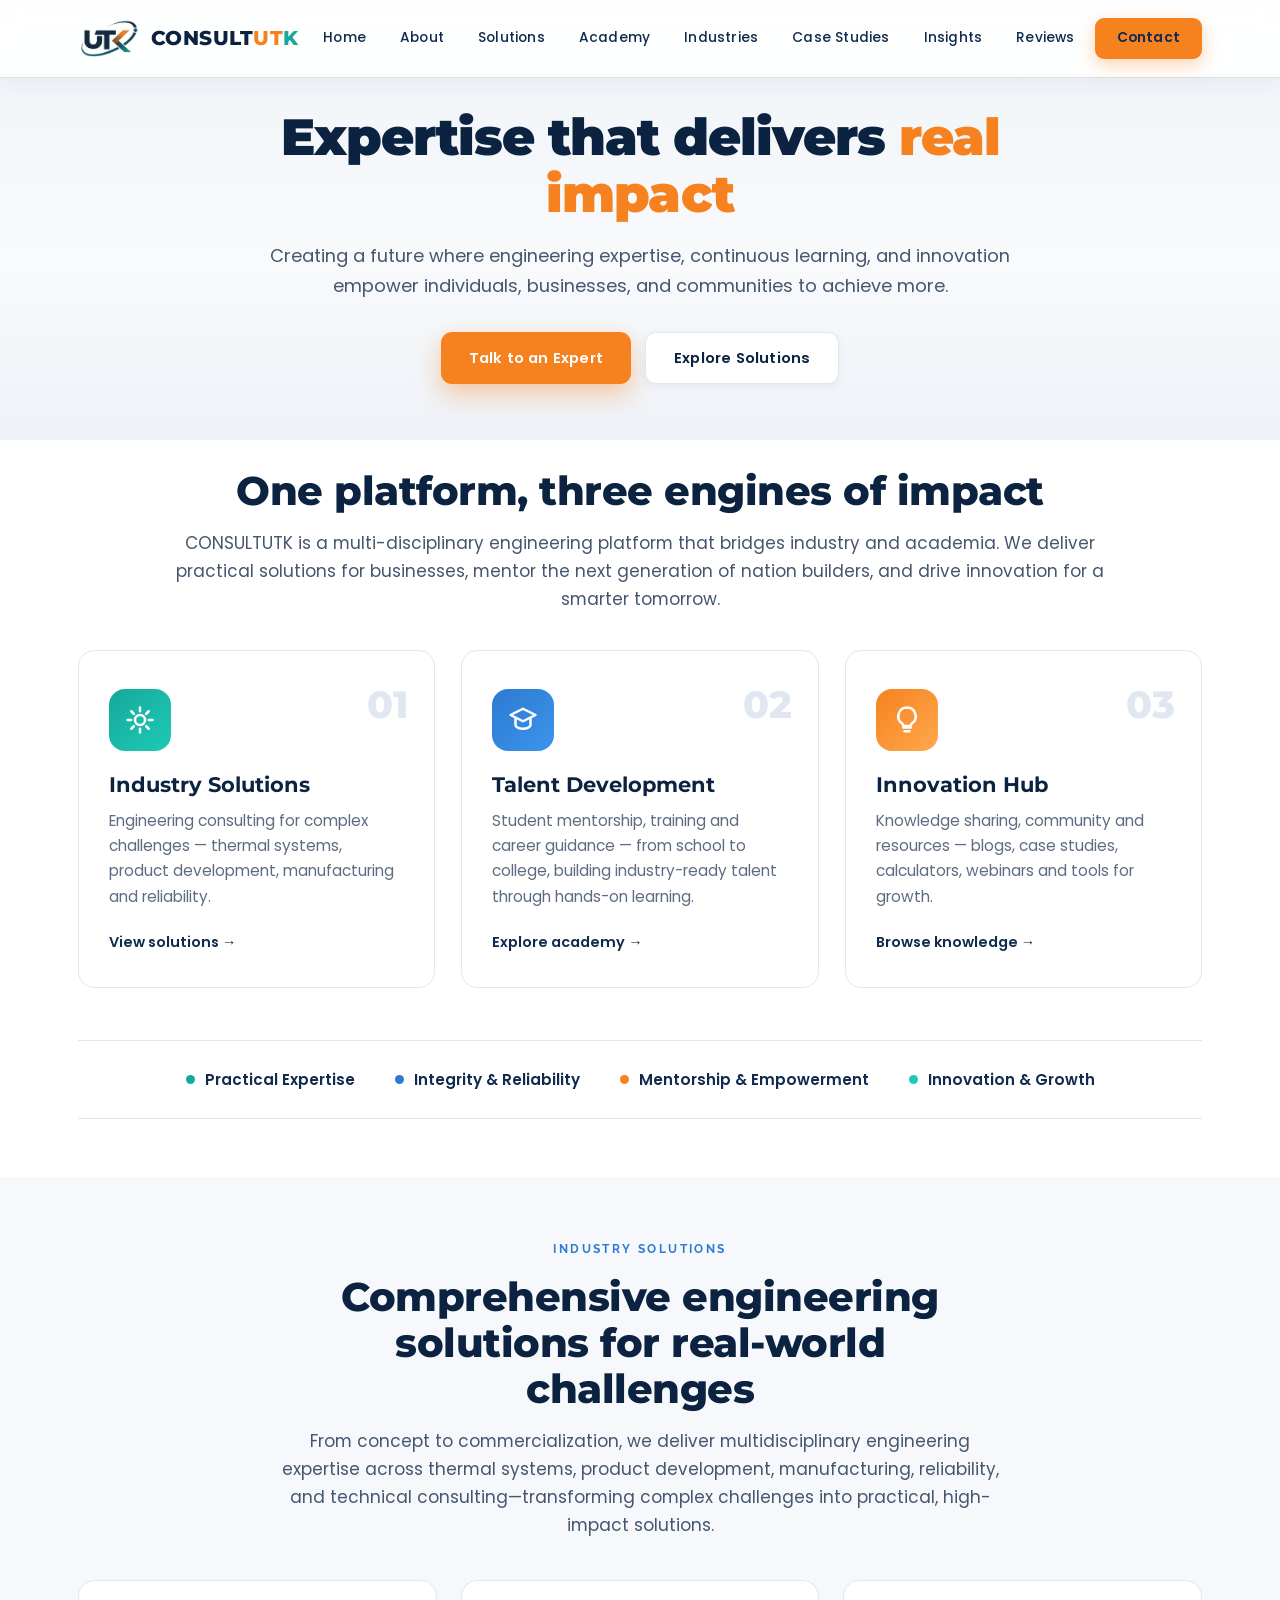
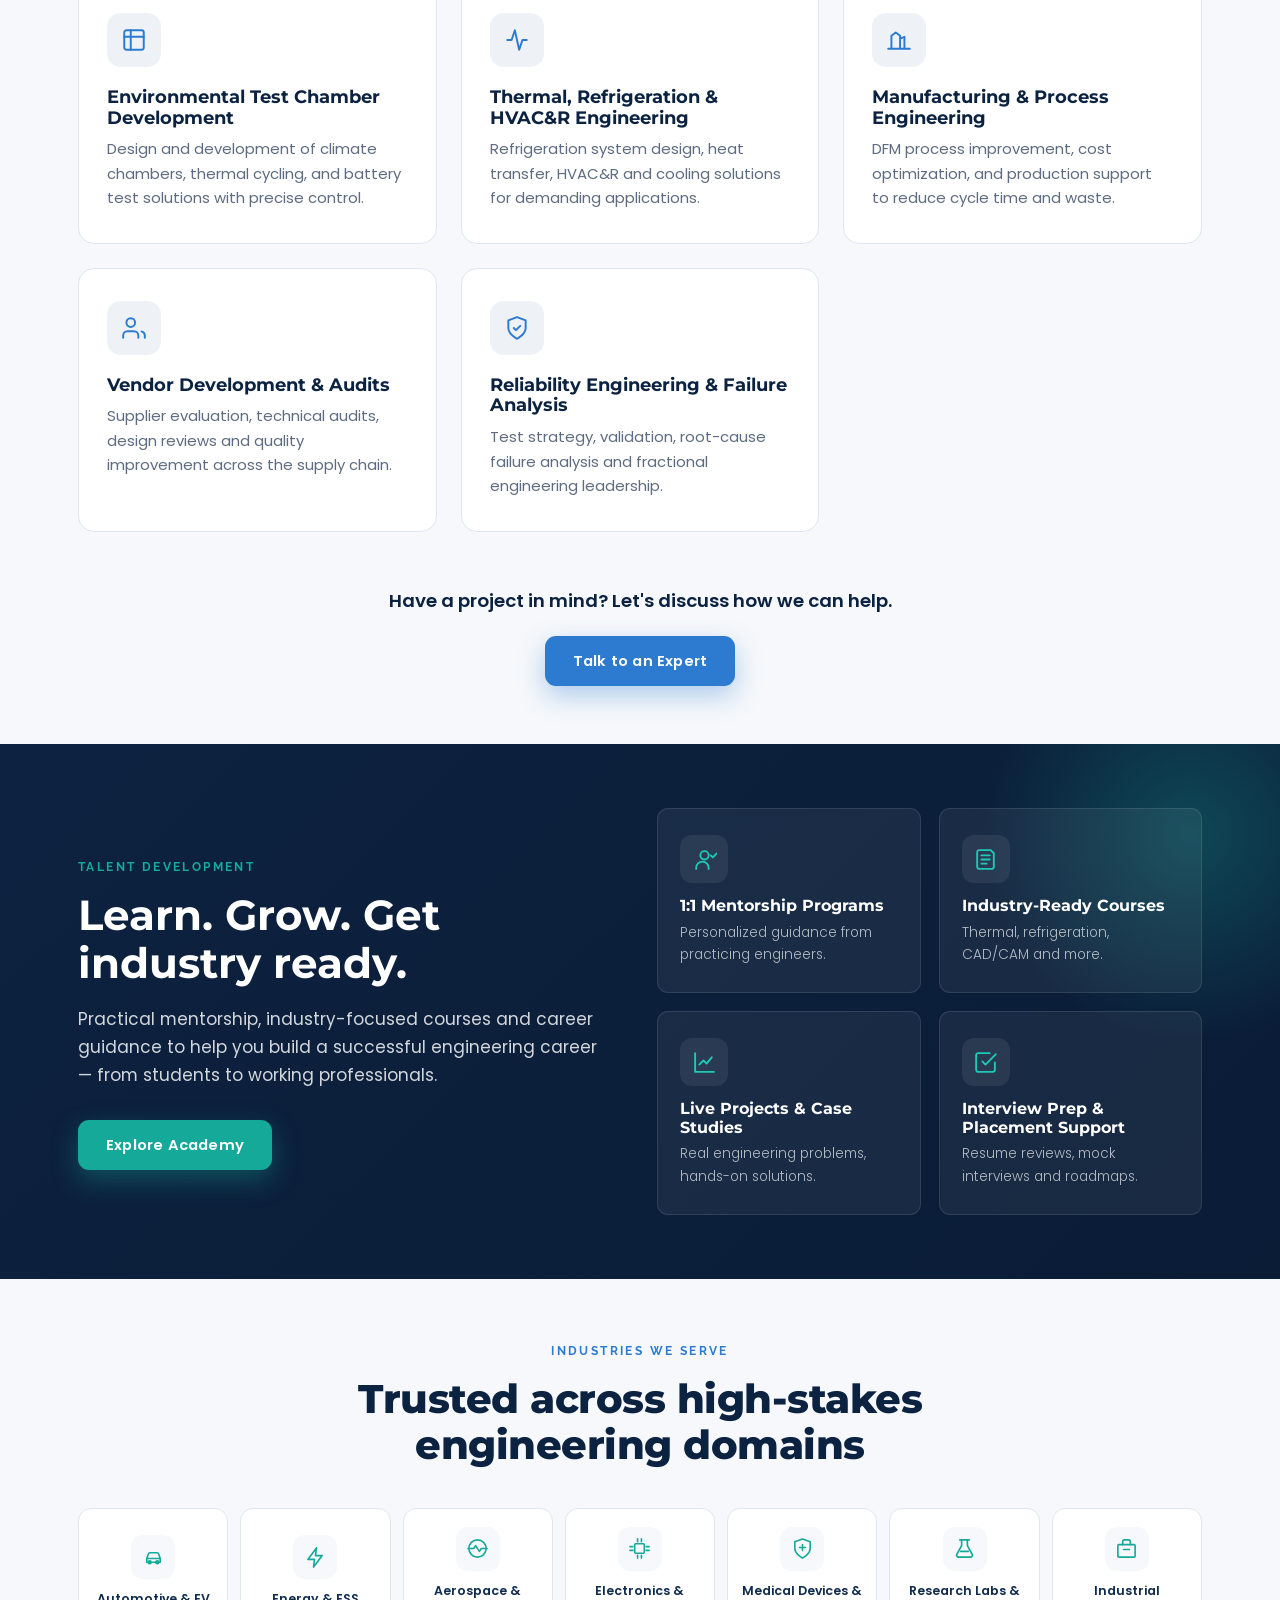
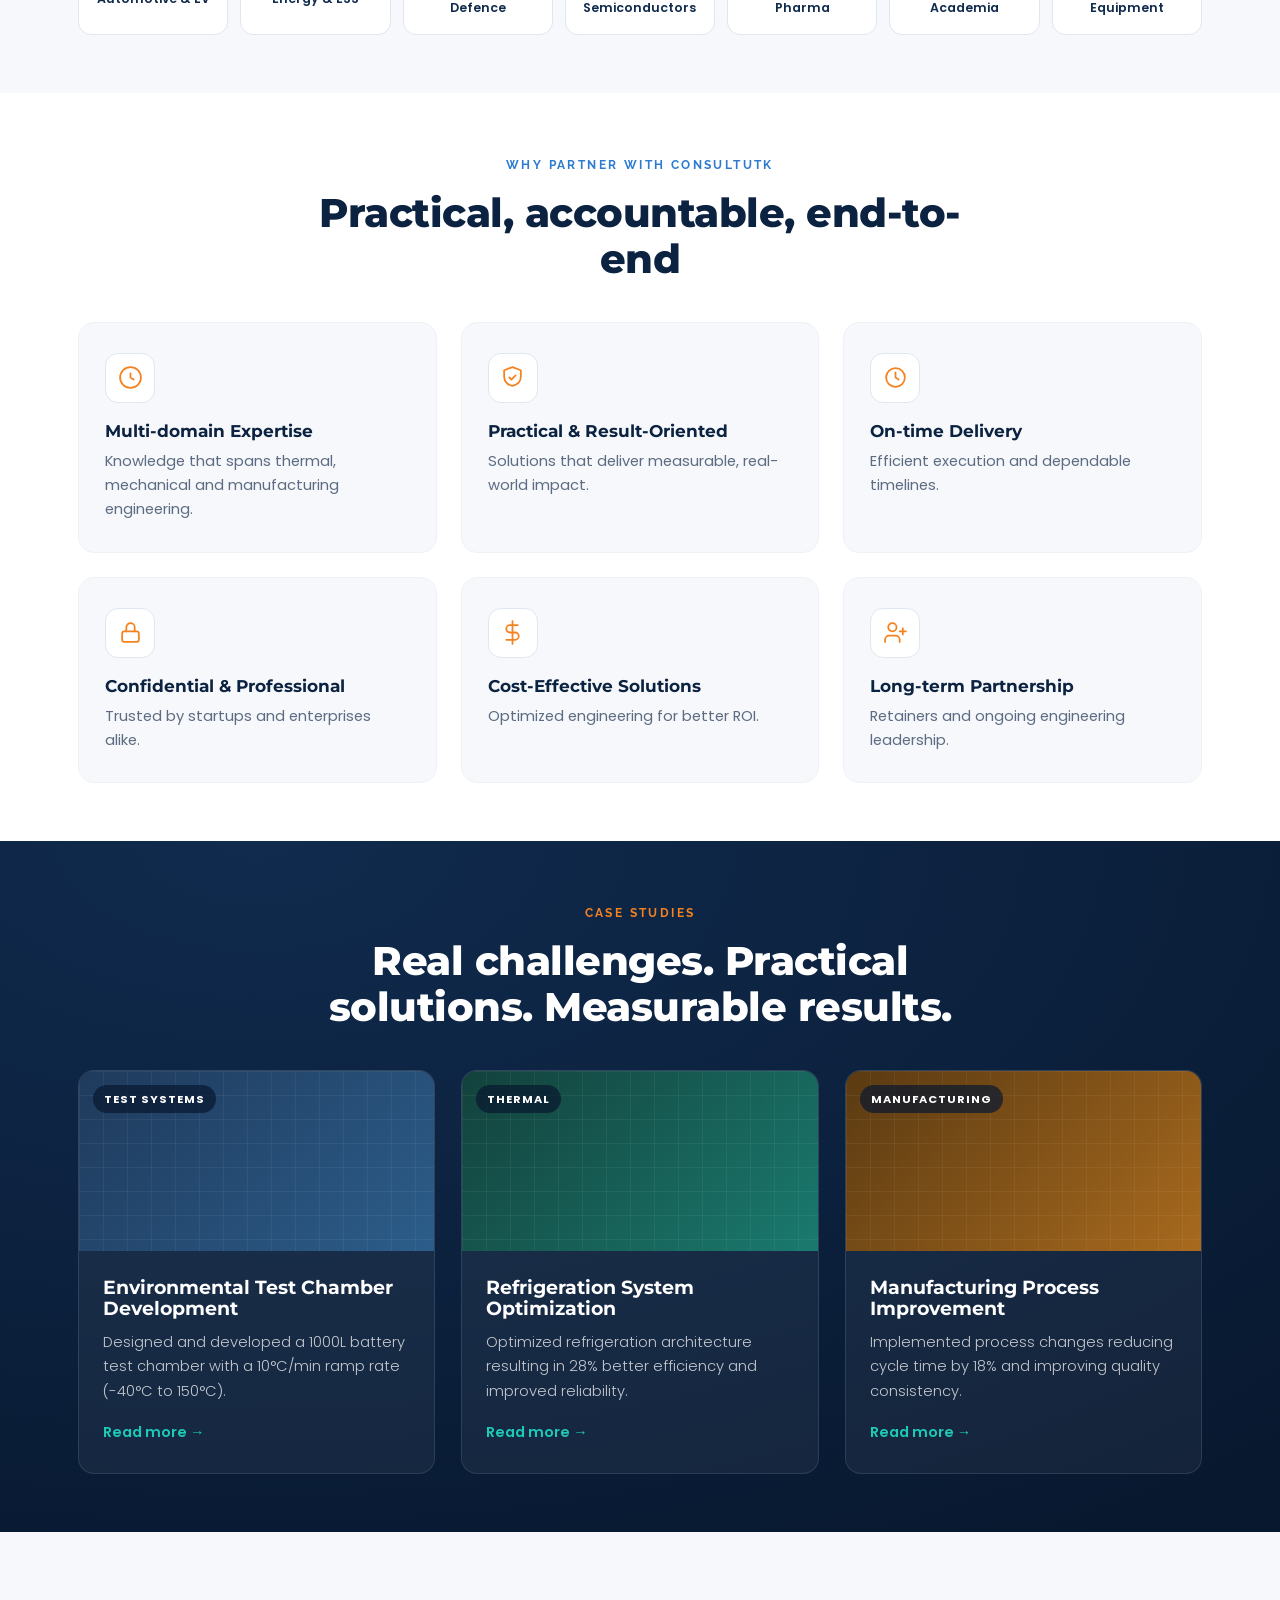
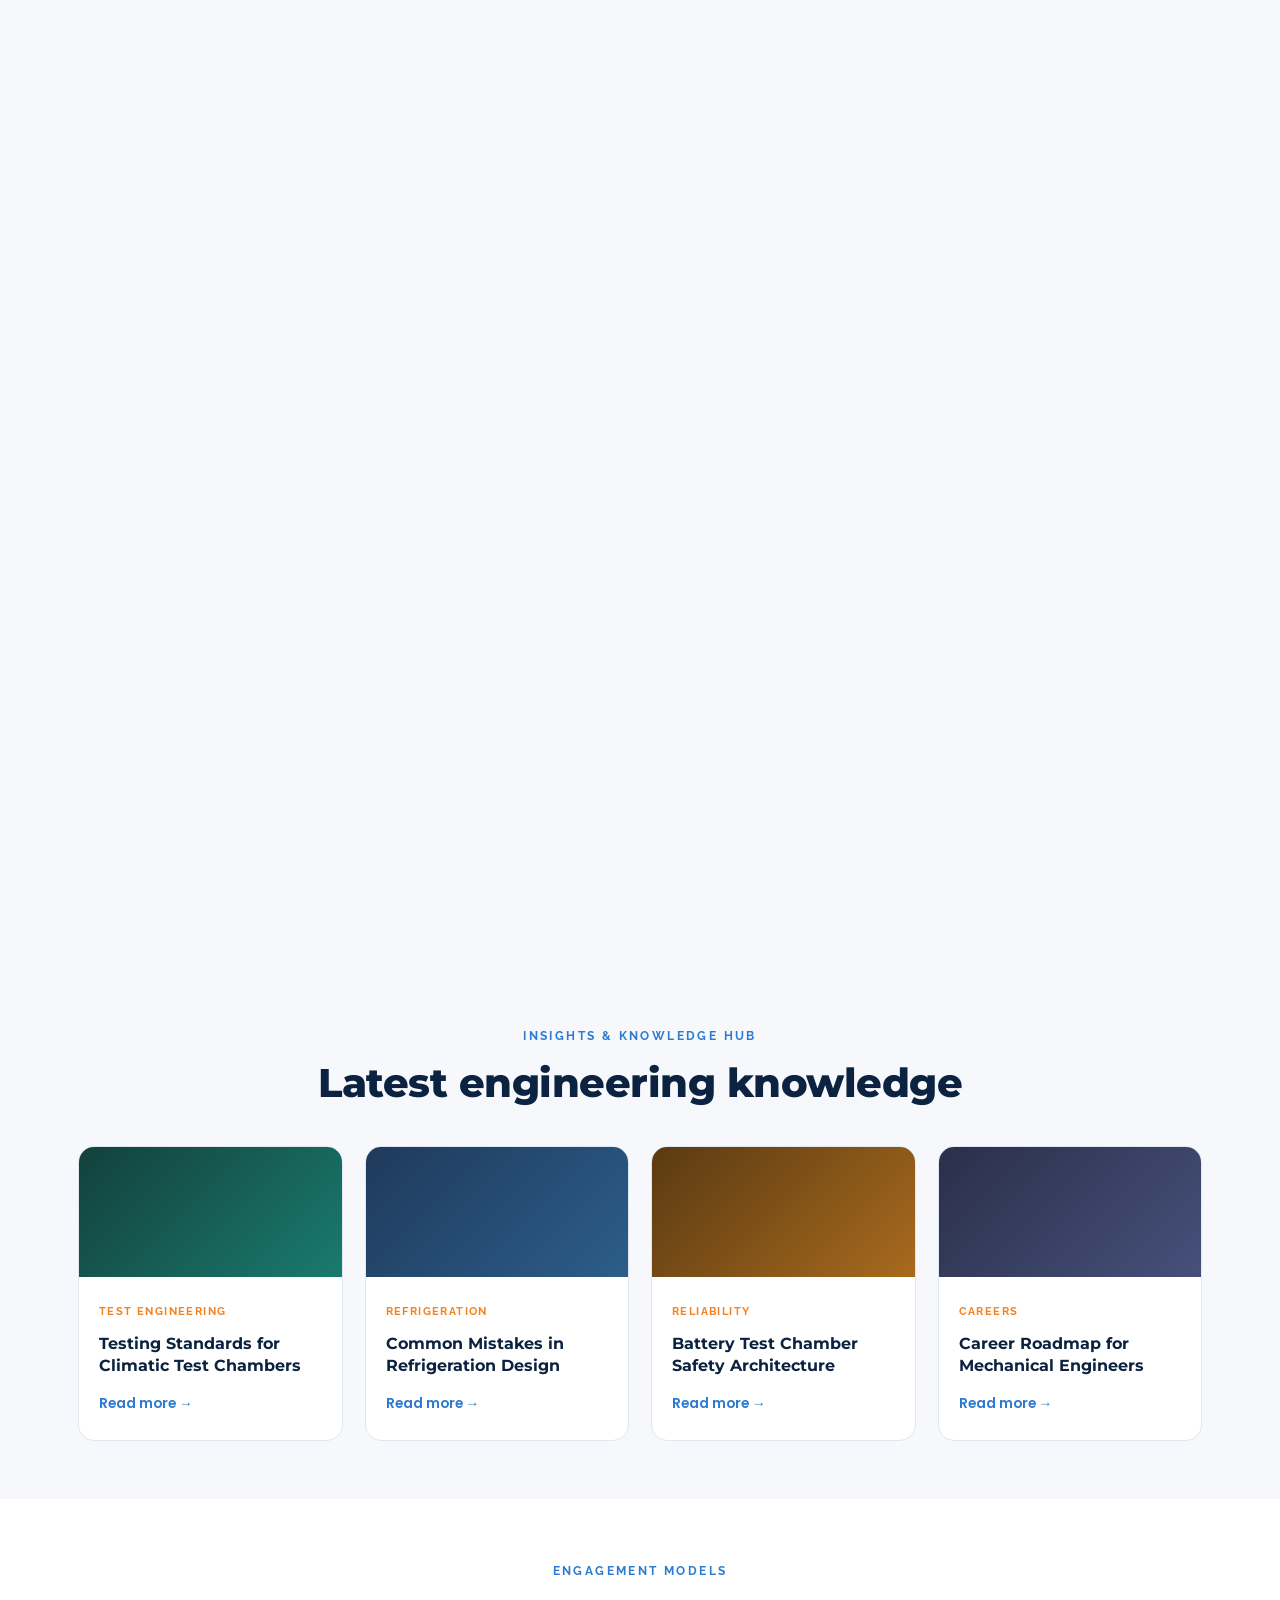
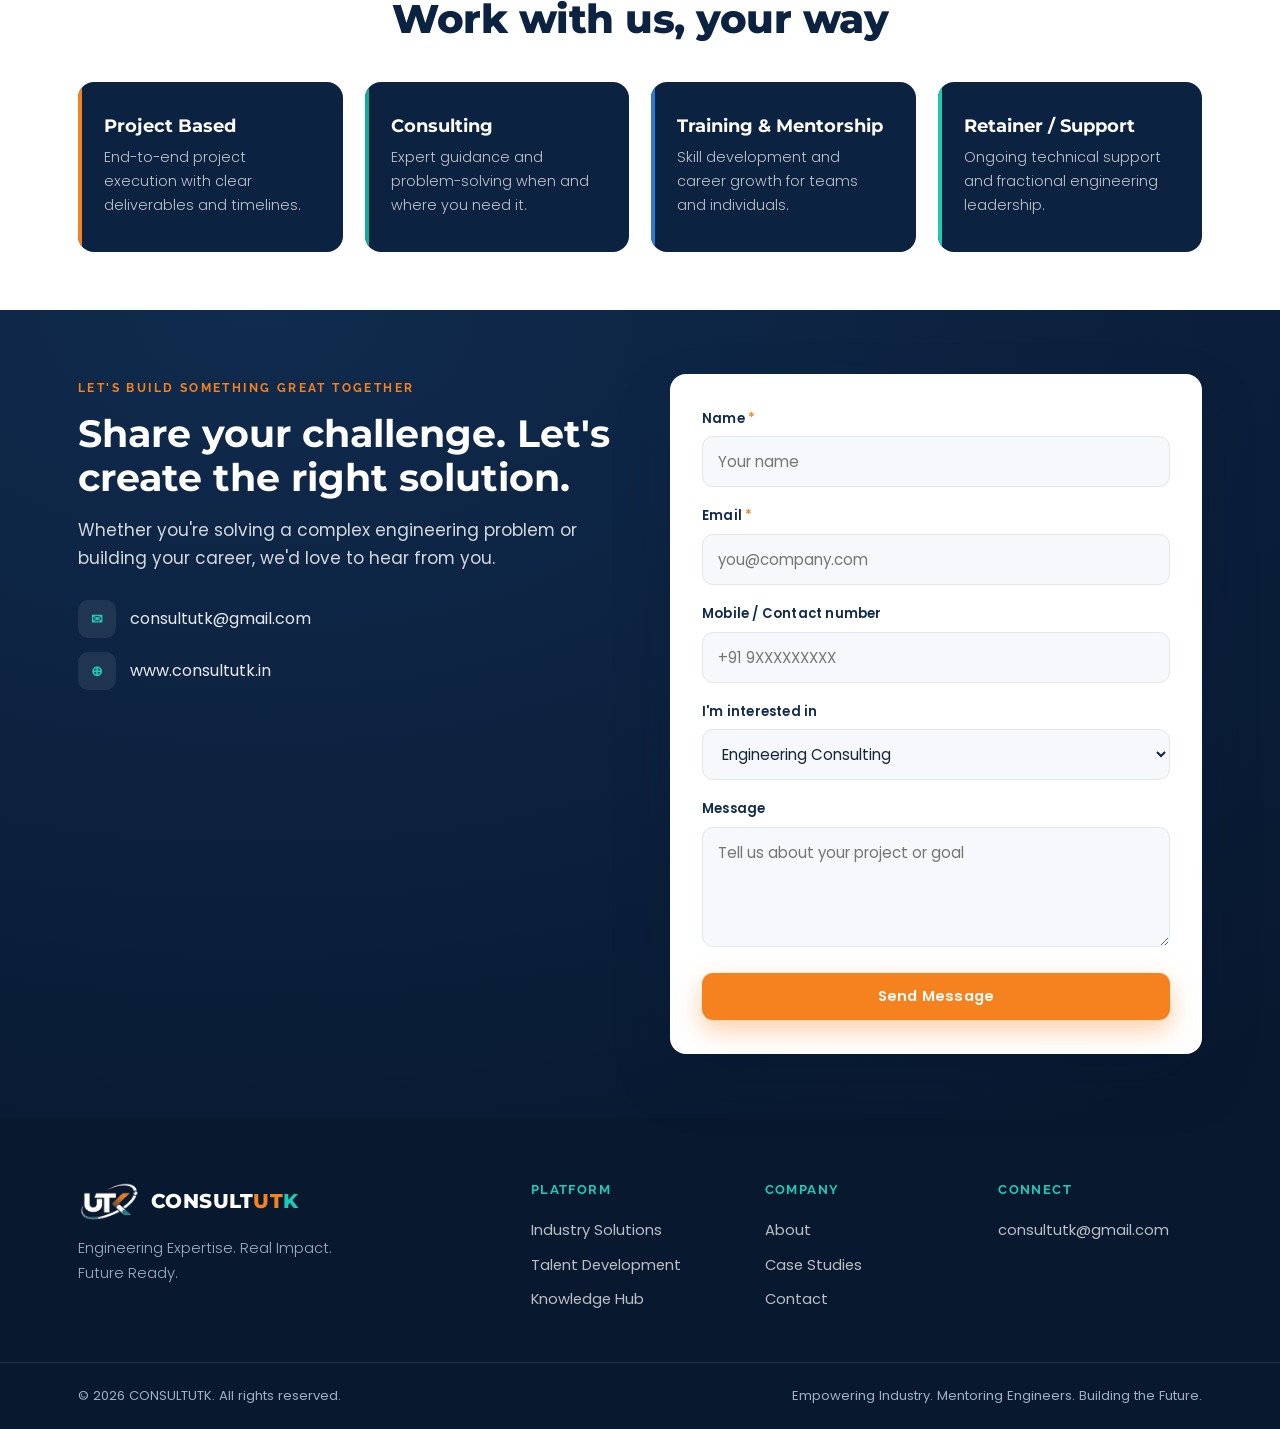
==== commit a32ee288: "Improve homepage crawlable service links and static SEO metadata" ====
--- a/index.html
+++ b/index.html
@@ -9,6 +9,15 @@
 <link rel="preconnect" href="https://fonts.gstatic.com" crossorigin />
 <link href="https://fonts.googleapis.com/css2?family=Montserrat:wght@500;600;700;800;900&family=Poppins:wght@300;400;500;600&family=Raleway:wght@600;700&display=swap" rel="stylesheet" />
 <link rel="stylesheet" href="styles.css" />
+<link rel="canonical" href="https://consultutk.in/">
+<meta name="robots" content="index,follow,max-image-preview:large">
+<meta property="og:type" content="website">
+<meta property="og:title" content="CONSULTUTK | Engineering Consulting, Test Chambers & Vendor Development">
+<meta property="og:description" content="Engineering consulting for environmental test chambers, thermal and refrigeration systems, HVAC&R, manufacturing, vendor development and reliability across India.">
+<meta property="og:url" content="https://consultutk.in/">
+<meta property="og:site_name" content="CONSULTUTK">
+<script type="application/ld+json" id="consultutk-static-schema">{"@context":"https://schema.org","@type":"ProfessionalService","name":"CONSULTUTK","url":"https://consultutk.in/","email":"consultutk@gmail.com","description":"Engineering consulting covering environmental test chambers, thermal and refrigeration systems, HVAC&R, manufacturing, vendor development, reliability and technical training.","areaServed":{"@type":"Country","name":"India"},"serviceType":["Engineering Consulting","Environmental Test Chamber Development","Thermal Engineering","Refrigeration and HVAC&R Engineering","Manufacturing and Process Engineering","Vendor Development and Audits","Reliability Engineering and Failure Analysis","Technical Training and Mentorship"]}</script>
+<style id="static-service-link-style">.svc-title-link{color:inherit;text-decoration:none}.svc-title-link:hover{text-decoration:underline;text-decoration-thickness:2px;text-underline-offset:4px}</style>
 </head>
 <body class="brand-hero-active">
 
@@ -144,35 +153,35 @@
         <div class="svc-icon">
           <svg viewBox="0 0 24 24"><rect x="3" y="3" width="18" height="18" rx="2"/><path d="M3 9h18M9 3v18"/></svg>
         </div>
-        <h3>Environmental Test Chamber Development</h3>
+        <h3><a href="environmental-test-chamber-design.html" class="svc-title-link">Environmental Test Chamber Development</a></h3>
         <p>Design and development of climate chambers, thermal cycling, and battery test solutions with precise control.</p>
       </article>
       <article class="svc-card reveal">
         <div class="svc-icon">
           <svg viewBox="0 0 24 24"><path d="M3 12h4l3-9 4 18 3-9h4"/></svg>
         </div>
-        <h3>Thermal, Refrigeration &amp; HVAC&amp;R Engineering</h3>
+        <h3><a href="thermal-refrigeration-hvac-engineering.html" class="svc-title-link">Thermal, Refrigeration &amp; HVAC&amp;R Engineering</a></h3>
         <p>Refrigeration system design, heat transfer, HVAC&amp;R and cooling solutions for demanding applications.</p>
       </article>
       <article class="svc-card reveal">
         <div class="svc-icon">
           <svg viewBox="0 0 24 24"><path d="M2 20h20M5 20V8l4-3 4 3v12M13 20V11l4-2v11"/></svg>
         </div>
-        <h3>Manufacturing &amp; Process Engineering</h3>
+        <h3><a href="manufacturing-process-engineering.html" class="svc-title-link">Manufacturing &amp; Process Engineering</a></h3>
         <p>DFM process improvement, cost optimization, and production support to reduce cycle time and waste.</p>
       </article>
       <article class="svc-card reveal">
         <div class="svc-icon">
           <svg viewBox="0 0 24 24"><path d="M16 21v-2a4 4 0 0 0-4-4H6a4 4 0 0 0-4 4v2"/><circle cx="9" cy="7" r="4"/><path d="M22 21v-2a4 4 0 0 0-3-3.87"/></svg>
         </div>
-        <h3>Vendor Development &amp; Audits</h3>
+        <h3><a href="vendor-development-audits.html" class="svc-title-link">Vendor Development &amp; Audits</a></h3>
         <p>Supplier evaluation, technical audits, design reviews and quality improvement across the supply chain.</p>
       </article>
       <article class="svc-card reveal">
         <div class="svc-icon">
           <svg viewBox="0 0 24 24"><path d="M12 22s8-4 8-10V5l-8-3-8 3v7c0 6 8 10 8 10Z"/><path d="m9 12 2 2 4-4"/></svg>
         </div>
-        <h3>Reliability Engineering &amp; Failure Analysis</h3>
+        <h3><a href="reliability-failure-analysis.html" class="svc-title-link">Reliability Engineering &amp; Failure Analysis</a></h3>
         <p>Test strategy, validation, root-cause failure analysis and fractional engineering leadership.</p>
       </article>
     </div>
@@ -367,7 +376,7 @@
 
     <form class="contact-form reveal" id="contactForm" novalidate>
       <!-- Web3Forms: paste your access key below (get it free at https://web3forms.com using consultutk@gmail.com) -->
-      <input type="hidden" name="access_key" value="YOUR_ACCESS_KEY_HERE" />
+      <input type="hidden" name="access_key" value="a9d9098e-149a-4375-8e09-4c0ac8f4906e" />
       <input type="hidden" name="subject" value="New enquiry from CONSULTUTK website" />
       <input type="hidden" name="from_name" value="CONSULTUTK Website" />
       <!-- Honeypot spam trap (leave empty / hidden) -->
--- a/styles.css
+++ b/styles.css
@@ -221,22 +221,18 @@
 .academy-grid{display:grid;grid-template-columns:1fr 1fr;gap:18px}
 .acad-card{background:rgba(255,255,255,.06);border:1px solid rgba(255,255,255,.1);border-radius:var(--radius-sm);padding:26px 22px;transition:transform .3s,background .3s}
 .acad-card:hover{transform:translateY(-5px);background:rgba(255,255,255,.1)}
-.acad-icon{width:48px;height:48px;border-radius:12px;background:rgba(30,201,182,.16);display:grid;place-items:center;margin-bottom:16px}
-.acad-icon svg{width:24px;height:24px;fill:none;stroke:var(--teal-bright);stroke-width:1.9;stroke-linecap:round;stroke-linejoin:round}
-.acad-card h4{color:#fff;font-size:1.02rem;font-weight:700;margin-bottom:7px}
-.acad-card p{color:rgba(255,255,255,.7);font-size:.86rem;font-weight:300}
+.acad-icon{width:48px;height:48px;border-radius:12px;background:rgba(255,255,255,.07);display:grid;place-items:center;margin-bottom:14px}
+.acad-icon svg{width:25px;height:25px;fill:none;stroke:var(--teal-bright);stroke-width:1.8;stroke-linecap:round;stroke-linejoin:round}
+.acad-card h4{color:#fff;font-size:1rem;margin-bottom:6px}
+.acad-card p{color:rgba(255,255,255,.68);font-size:.85rem;font-weight:300}
 
 /* ============ INDUSTRIES ============ */
-.ind-grid{display:grid;grid-template-columns:repeat(7,1fr);gap:16px}
-.ind-card{
-  background:#fff;border:1px solid var(--gray-200);border-radius:var(--radius-sm);
-  padding:26px 12px;text-align:center;transition:transform .3s,box-shadow .3s,border-color .3s;
-}
-.ind-card:hover{transform:translateY(-6px);box-shadow:var(--shadow-md);border-color:var(--teal)}
-.ind-icon{width:48px;height:48px;margin:0 auto 14px;display:grid;place-items:center}
-.ind-icon svg{width:30px;height:30px;fill:none;stroke:var(--navy-700);stroke-width:1.6;stroke-linecap:round;stroke-linejoin:round;transition:stroke .3s}
-.ind-card:hover .ind-icon svg{stroke:var(--teal)}
-.ind-card span{display:block;font-size:.82rem;font-weight:600;color:var(--navy-700);line-height:1.35}
+.ind-grid{display:grid;grid-template-columns:repeat(7,1fr);gap:12px}
+.ind-card{min-height:124px;display:flex;flex-direction:column;align-items:center;justify-content:center;text-align:center;gap:12px;padding:18px 10px;background:#fff;border:1px solid var(--gray-200);border-radius:13px;transition:transform .3s,box-shadow .3s}
+.ind-card:hover{transform:translateY(-4px);box-shadow:var(--shadow-sm)}
+.ind-icon{width:44px;height:44px;border-radius:12px;background:var(--gray-50);display:grid;place-items:center}
+.ind-icon svg{width:23px;height:23px;fill:none;stroke:var(--teal);stroke-width:1.7;stroke-linecap:round;stroke-linejoin:round}
+.ind-card span{font-size:.78rem;font-weight:600;color:var(--navy-700);line-height:1.35}
 
 /* ============ WHY ============ */
 .why-grid{display:grid;grid-template-columns:repeat(3,1fr);gap:24px}
@@ -370,11 +366,9 @@
    Scoped under body.brand-hero-active — remove that body class
    to fully restore the original dark hero. */
 
-/* Header logo image */
 .brand-mark-img{flex:none;height:38px;width:auto;display:block;transition:transform .5s var(--ease)}
 .brand:hover .brand-mark-img{transform:scale(1.05)}
 
-/* Header always uses the light treatment on the brand hero */
 body.brand-hero-active .site-header:not(.scrolled){
   background:rgba(255,255,255,.92);
   backdrop-filter:blur(12px);
@@ -385,17 +379,18 @@
 body.brand-hero-active .site-header:not(.scrolled) .nav a:hover{background:var(--gray-100)}
 body.brand-hero-active .site-header:not(.scrolled) .nav-toggle span{background:var(--navy-800)}
 
-/* Hero shell — light background, centred content */
+/* Hero shell — compact height so the next section appears sooner */
 .brand-hero{
-  position:relative;min-height:100vh;
-  display:flex;align-items:center;
+  position:relative;
+  min-height:0;
+  display:flex;
+  align-items:center;
   background:linear-gradient(180deg,#f0f3f8 0%,#f8fafc 60%,#eef2f7 100%);
-  padding:140px 0 60px;
+  padding:108px 0 52px;
 }
 .brand-hero .container{display:flex;flex-direction:column;align-items:center}
 
-/* Hero intro copy */
-.brand-hero-intro{text-align:center;max-width:780px;margin:0 auto 46px}
+.brand-hero-intro{text-align:center;max-width:780px;margin:0 auto 38px}
 .bh-eyebrow{
   display:inline-block;font-family:'Raleway',sans-serif;font-weight:700;
   font-size:.74rem;letter-spacing:2.2px;text-transform:uppercase;color:var(--teal);
@@ -410,10 +405,7 @@
 .bh-sub{color:#46566f;font-size:clamp(1rem,1.4vw,1.12rem);line-height:1.7;margin-bottom:30px}
 .bh-actions{display:flex;gap:14px;justify-content:center;flex-wrap:wrap}
 
-/* Keep the about headline on one line on desktop */
 #about .section-head{max-width:980px}
-
-/* Logo lockup */
 .brand-hero-stack{display:flex;flex-direction:column;align-items:center;text-align:center;max-width:760px}
 .brand-hero-mark{width:clamp(220px,32vw,300px);height:auto;margin-bottom:8px}
 .brand-hero-wordmark{
@@ -424,7 +416,6 @@
 .brand-hero-wordmark b{font-weight:900;color:var(--navy-800)}
 .brand-hero-wordmark .w-ut{color:var(--orange)}
 .brand-hero-wordmark .w-k{color:var(--teal)}
-
 .brand-hero-pillars-line{
   font-family:'Raleway',sans-serif;font-weight:700;
   font-size:clamp(.62rem,1.1vw,.8rem);
@@ -437,13 +428,10 @@
 .brand-hero-pillars-line em{font-style:normal;font-weight:800;margin:0 9px}
 .brand-hero-pillars-line .sep-teal{color:var(--teal)}
 .brand-hero-pillars-line .sep-orange{color:var(--orange)}
-
 .brand-hero-tagline{
   font-style:italic;color:var(--muted);
   font-size:clamp(.92rem,1.5vw,1.08rem);font-weight:400;margin-bottom:42px;
 }
-
-/* Dark rounded card with three pillars */
 .brand-hero-card{
   width:100%;max-width:920px;
   background:linear-gradient(135deg,#0c2240 0%,#0a1c36 100%);
@@ -459,25 +447,13 @@
 .bp-icon svg{width:40px;height:40px;fill:none;stroke-width:1.8;stroke-linecap:round;stroke-linejoin:round}
 .bp-icon.bp-teal svg{stroke:var(--teal-bright)}
 .bp-icon.bp-orange svg{stroke:var(--orange)}
-.brand-pillar h3{
-  font-family:'Montserrat',sans-serif;color:#fff;
-  font-size:1.02rem;font-weight:700;letter-spacing:1.4px;
-  line-height:1.25;margin-bottom:11px;
-}
-.brand-pillar p{
-  color:rgba(255,255,255,.85);font-size:.82rem;
-  font-weight:300;line-height:1.55;max-width:200px;
-}
-
-/* Responsive */
-@media(max-width:740px){
-  .brand-hero{padding:118px 0 48px}
-  .brand-hero-pillars-line{letter-spacing:1.4px}
-  .brand-hero-pillars-line em{margin:0 5px}
-  .brand-hero-card{
-    grid-template-columns:1fr;
-    padding:14px 24px 28px;max-width:420px;
-  }
-  .brand-pillar{padding:26px 16px}
-  .bp-divider{width:auto;height:1px;margin:0 18px}
-}
+.brand-pillar h3{font-family:'Montserrat',sans-serif;color:#fff;font-size:1.02rem;font-weight:700;letter-spacing:1.4px;line-height:1.25;margin-bottom:11px}
+.brand-pillar p{color:rgba(255,255,255,.85);font-size:.82rem;font-weight:300;line-height:1.55;max-width:200px}
+
+@media(max-width:980px){
+  .brand-hero{padding:98px 0 44px}
+}
+@media(max-width:600px){
+  .brand-hero{padding:92px 0 42px}
+  .brand-hero-intro{margin-bottom:30px}
+}
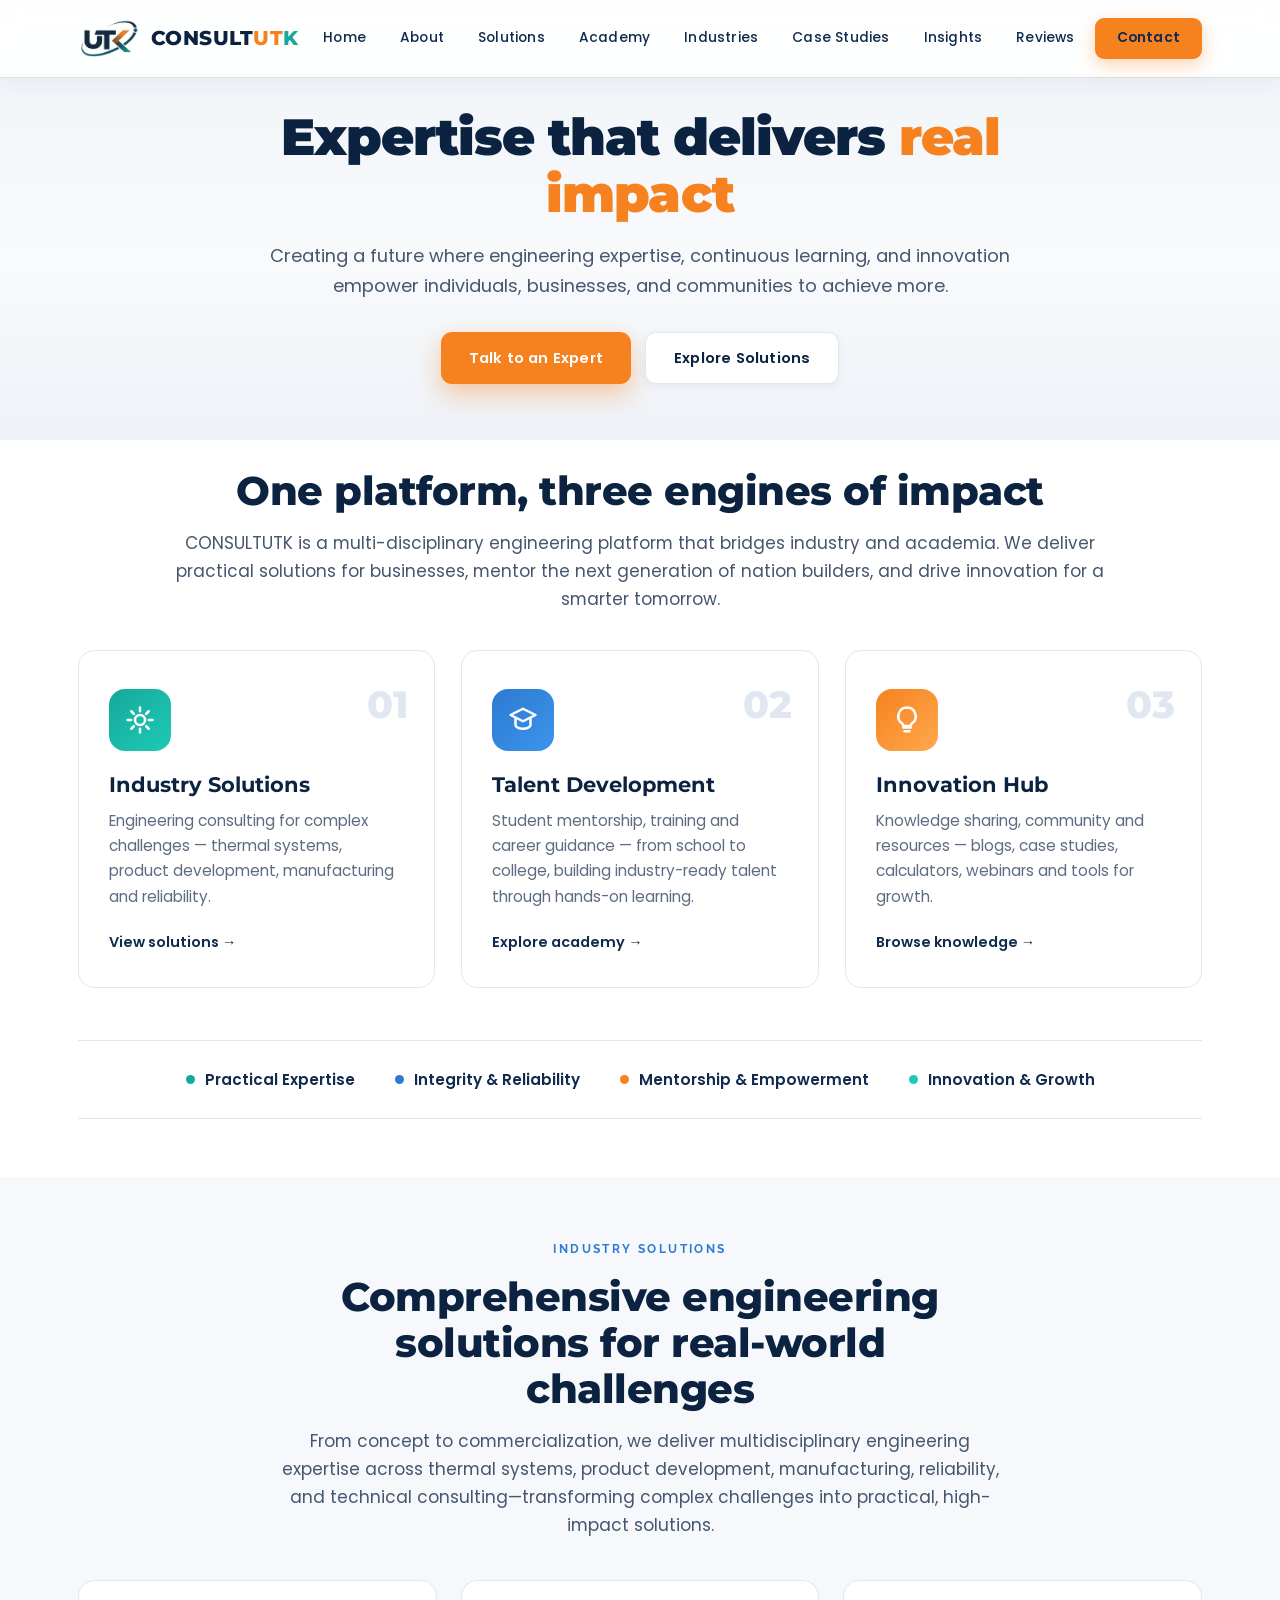
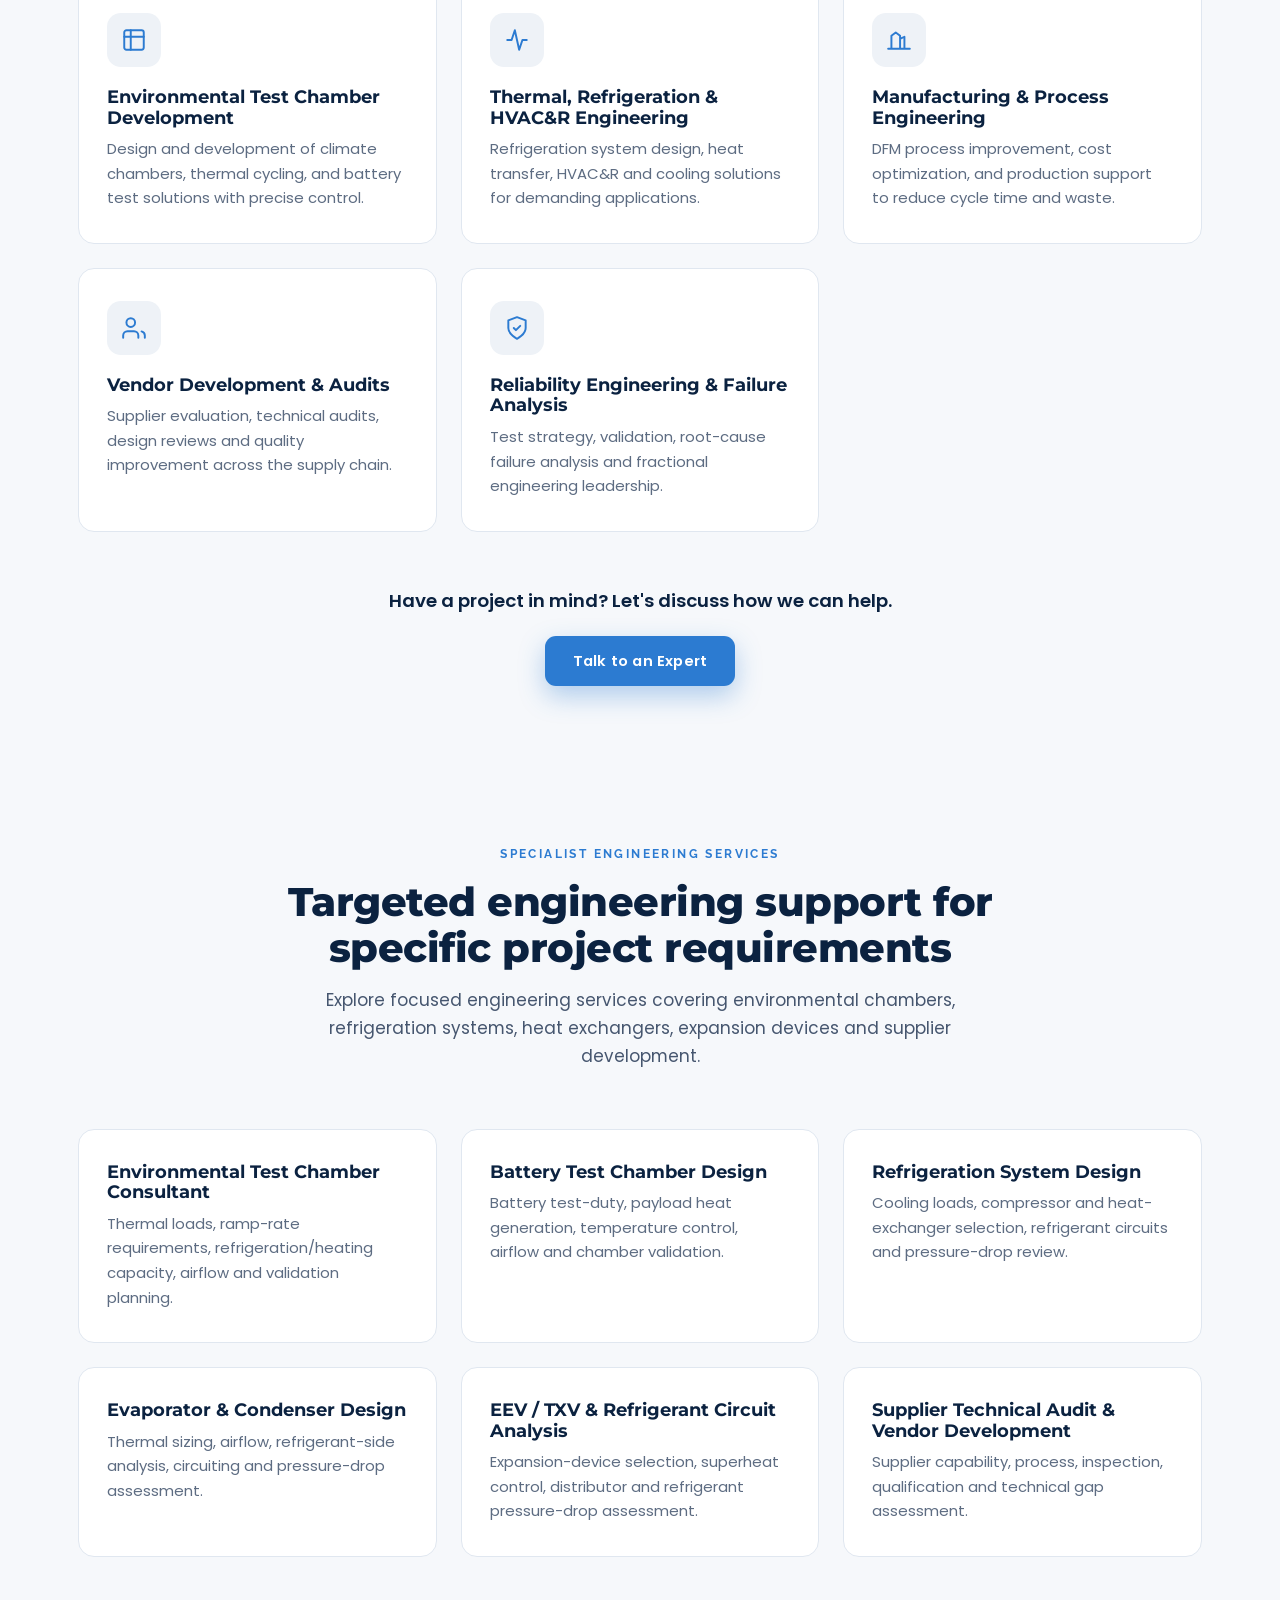
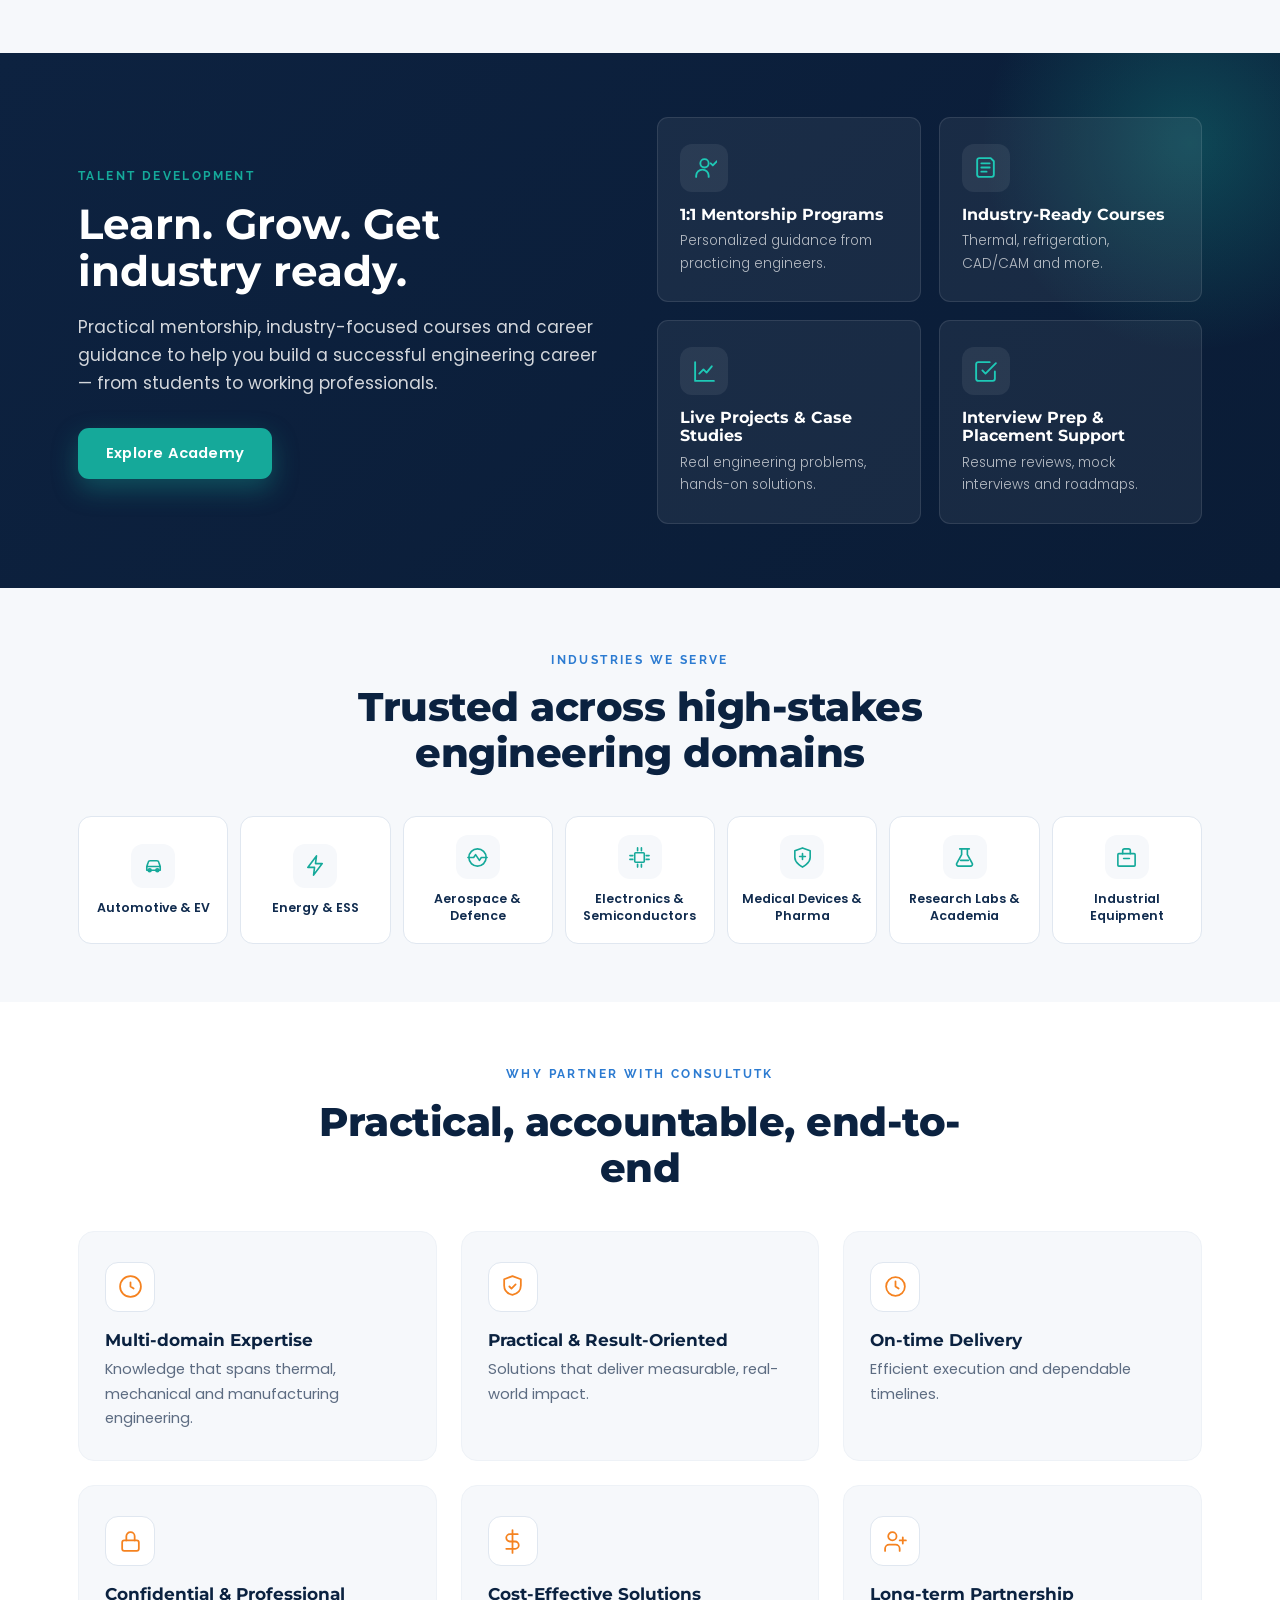
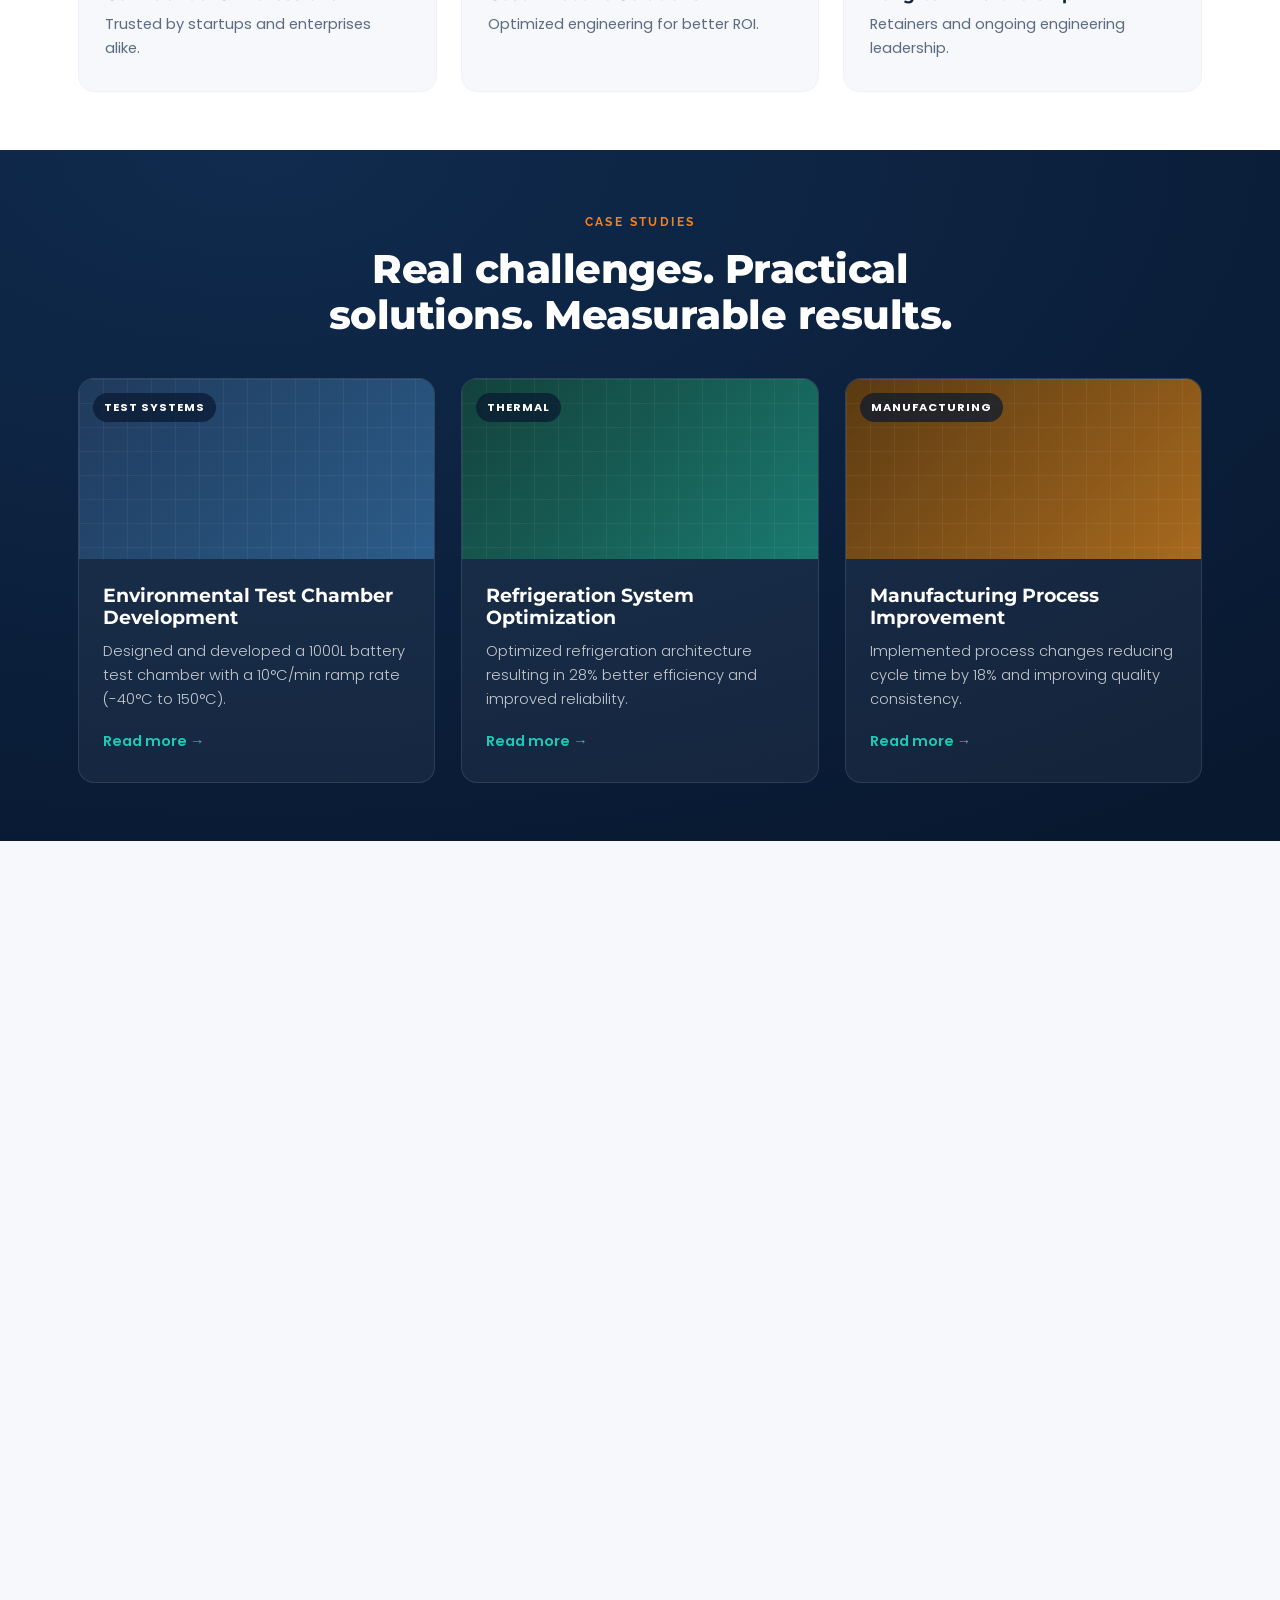
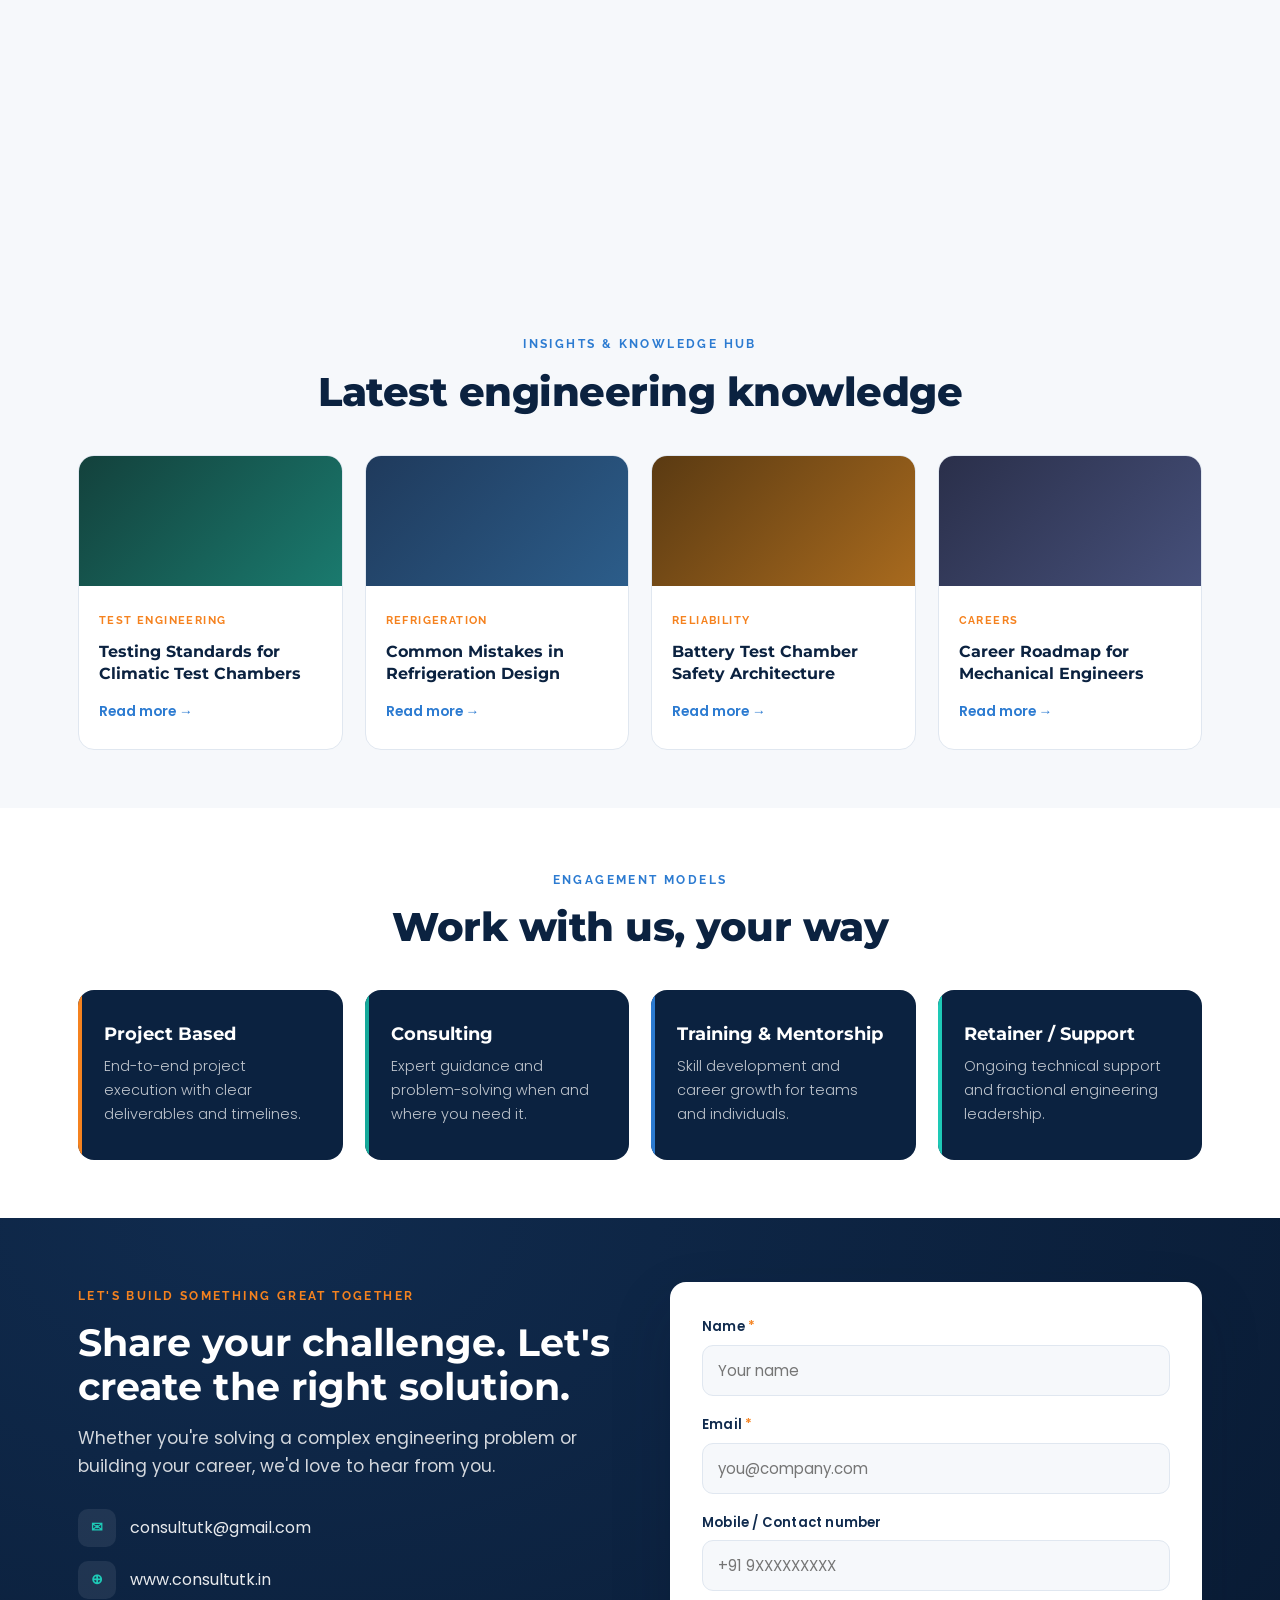
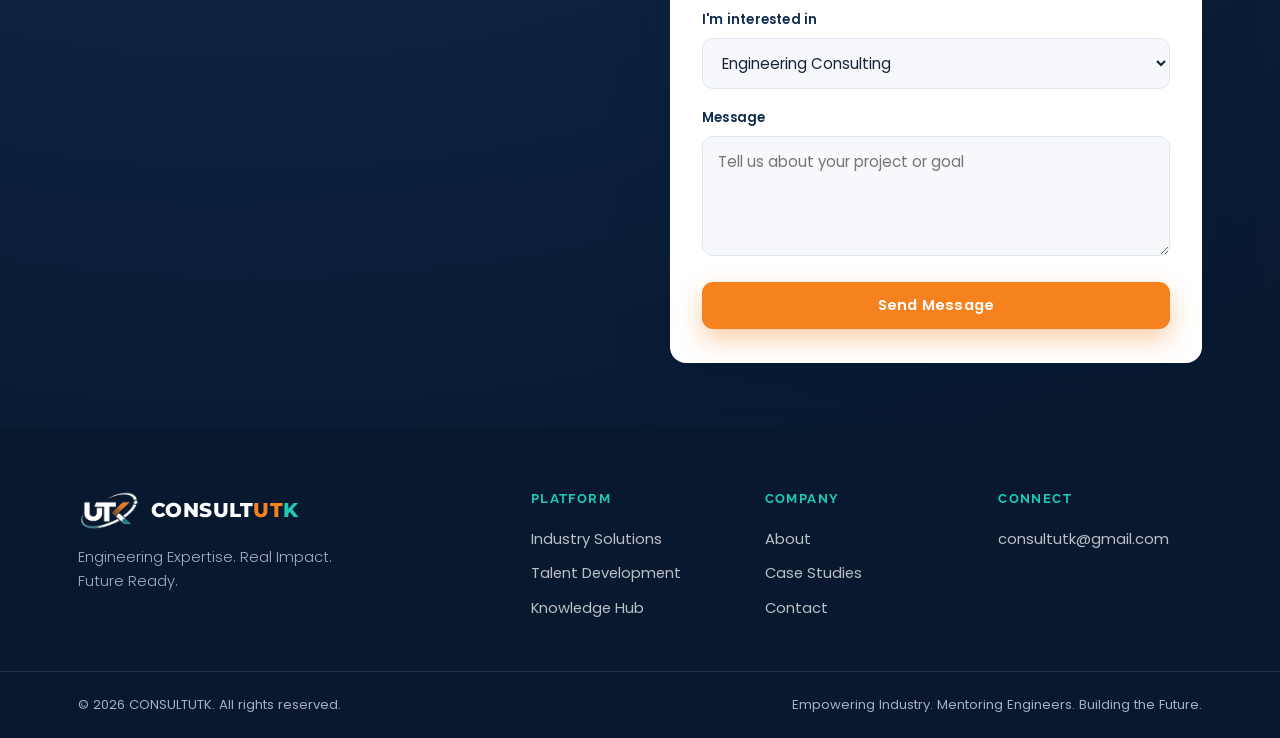
==== commit 00dcd8d8: "Add specialist engineering service links to homepage" ====
--- a/index.html
+++ b/index.html
@@ -18,6 +18,7 @@
 <meta property="og:site_name" content="CONSULTUTK">
 <script type="application/ld+json" id="consultutk-static-schema">{"@context":"https://schema.org","@type":"ProfessionalService","name":"CONSULTUTK","url":"https://consultutk.in/","email":"consultutk@gmail.com","description":"Engineering consulting covering environmental test chambers, thermal and refrigeration systems, HVAC&R, manufacturing, vendor development, reliability and technical training.","areaServed":{"@type":"Country","name":"India"},"serviceType":["Engineering Consulting","Environmental Test Chamber Development","Thermal Engineering","Refrigeration and HVAC&R Engineering","Manufacturing and Process Engineering","Vendor Development and Audits","Reliability Engineering and Failure Analysis","Technical Training and Mentorship"]}</script>
 <style id="static-service-link-style">.svc-title-link{color:inherit;text-decoration:none}.svc-title-link:hover{text-decoration:underline;text-decoration-thickness:2px;text-underline-offset:4px}</style>
+<style id="specialist-link-style">#specialist-engineering .svc-card{display:flex;flex-direction:column}#specialist-engineering .svc-card p{margin-bottom:0}.svc-title-link{color:inherit;text-decoration:none}.svc-title-link:hover{text-decoration:underline;text-decoration-thickness:2px;text-underline-offset:4px}</style>
 </head>
 <body class="brand-hero-active">
 
@@ -189,6 +190,25 @@
     <div class="section-cta reveal">
       <p>Have a project in mind? Let's discuss how we can help.</p>
       <a href="#contact" class="btn btn-primary">Talk to an Expert</a>
+    </div>
+  </div>
+</section>
+
+
+<section class="section section-light" id="specialist-engineering">
+  <div class="container">
+    <div class="section-head reveal">
+      <span class="kicker">Specialist Engineering Services</span>
+      <h2>Targeted engineering support for specific project requirements</h2>
+      <p class="lead">Explore focused engineering services covering environmental chambers, refrigeration systems, heat exchangers, expansion devices and supplier development.</p>
+    </div>
+    <div class="card-grid">
+      <article class="svc-card reveal"><h3><a href="environmental-test-chamber-consultant.html" class="svc-title-link">Environmental Test Chamber Consultant</a></h3><p>Thermal loads, ramp-rate requirements, refrigeration/heating capacity, airflow and validation planning.</p></article>
+      <article class="svc-card reveal"><h3><a href="battery-test-chamber-design.html" class="svc-title-link">Battery Test Chamber Design</a></h3><p>Battery test-duty, payload heat generation, temperature control, airflow and chamber validation.</p></article>
+      <article class="svc-card reveal"><h3><a href="refrigeration-system-design-consultant.html" class="svc-title-link">Refrigeration System Design</a></h3><p>Cooling loads, compressor and heat-exchanger selection, refrigerant circuits and pressure-drop review.</p></article>
+      <article class="svc-card reveal"><h3><a href="evaporator-condenser-design-consulting.html" class="svc-title-link">Evaporator &amp; Condenser Design</a></h3><p>Thermal sizing, airflow, refrigerant-side analysis, circuiting and pressure-drop assessment.</p></article>
+      <article class="svc-card reveal"><h3><a href="eev-txv-selection-refrigerant-circuit.html" class="svc-title-link">EEV / TXV &amp; Refrigerant Circuit Analysis</a></h3><p>Expansion-device selection, superheat control, distributor and refrigerant pressure-drop assessment.</p></article>
+      <article class="svc-card reveal"><h3><a href="supplier-technical-audit-vendor-development.html" class="svc-title-link">Supplier Technical Audit &amp; Vendor Development</a></h3><p>Supplier capability, process, inspection, qualification and technical gap assessment.</p></article>
     </div>
   </div>
 </section>
